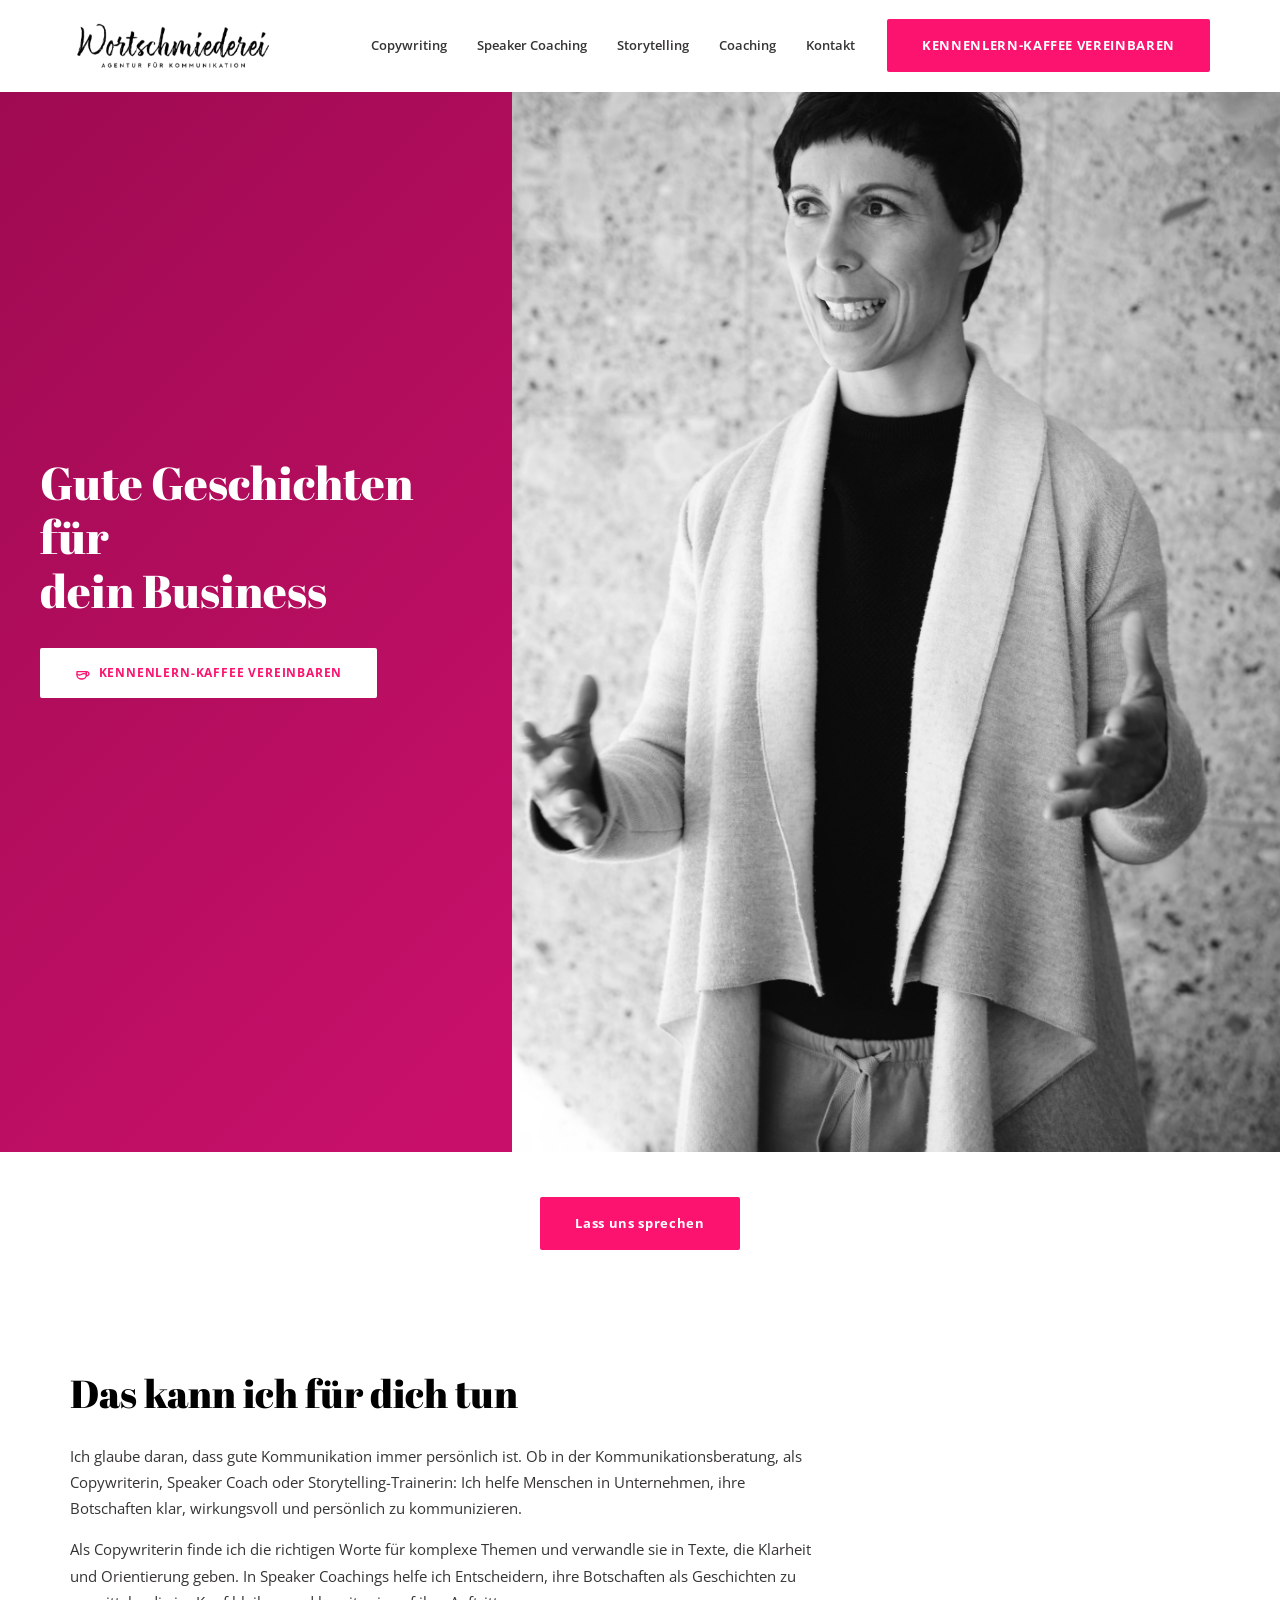
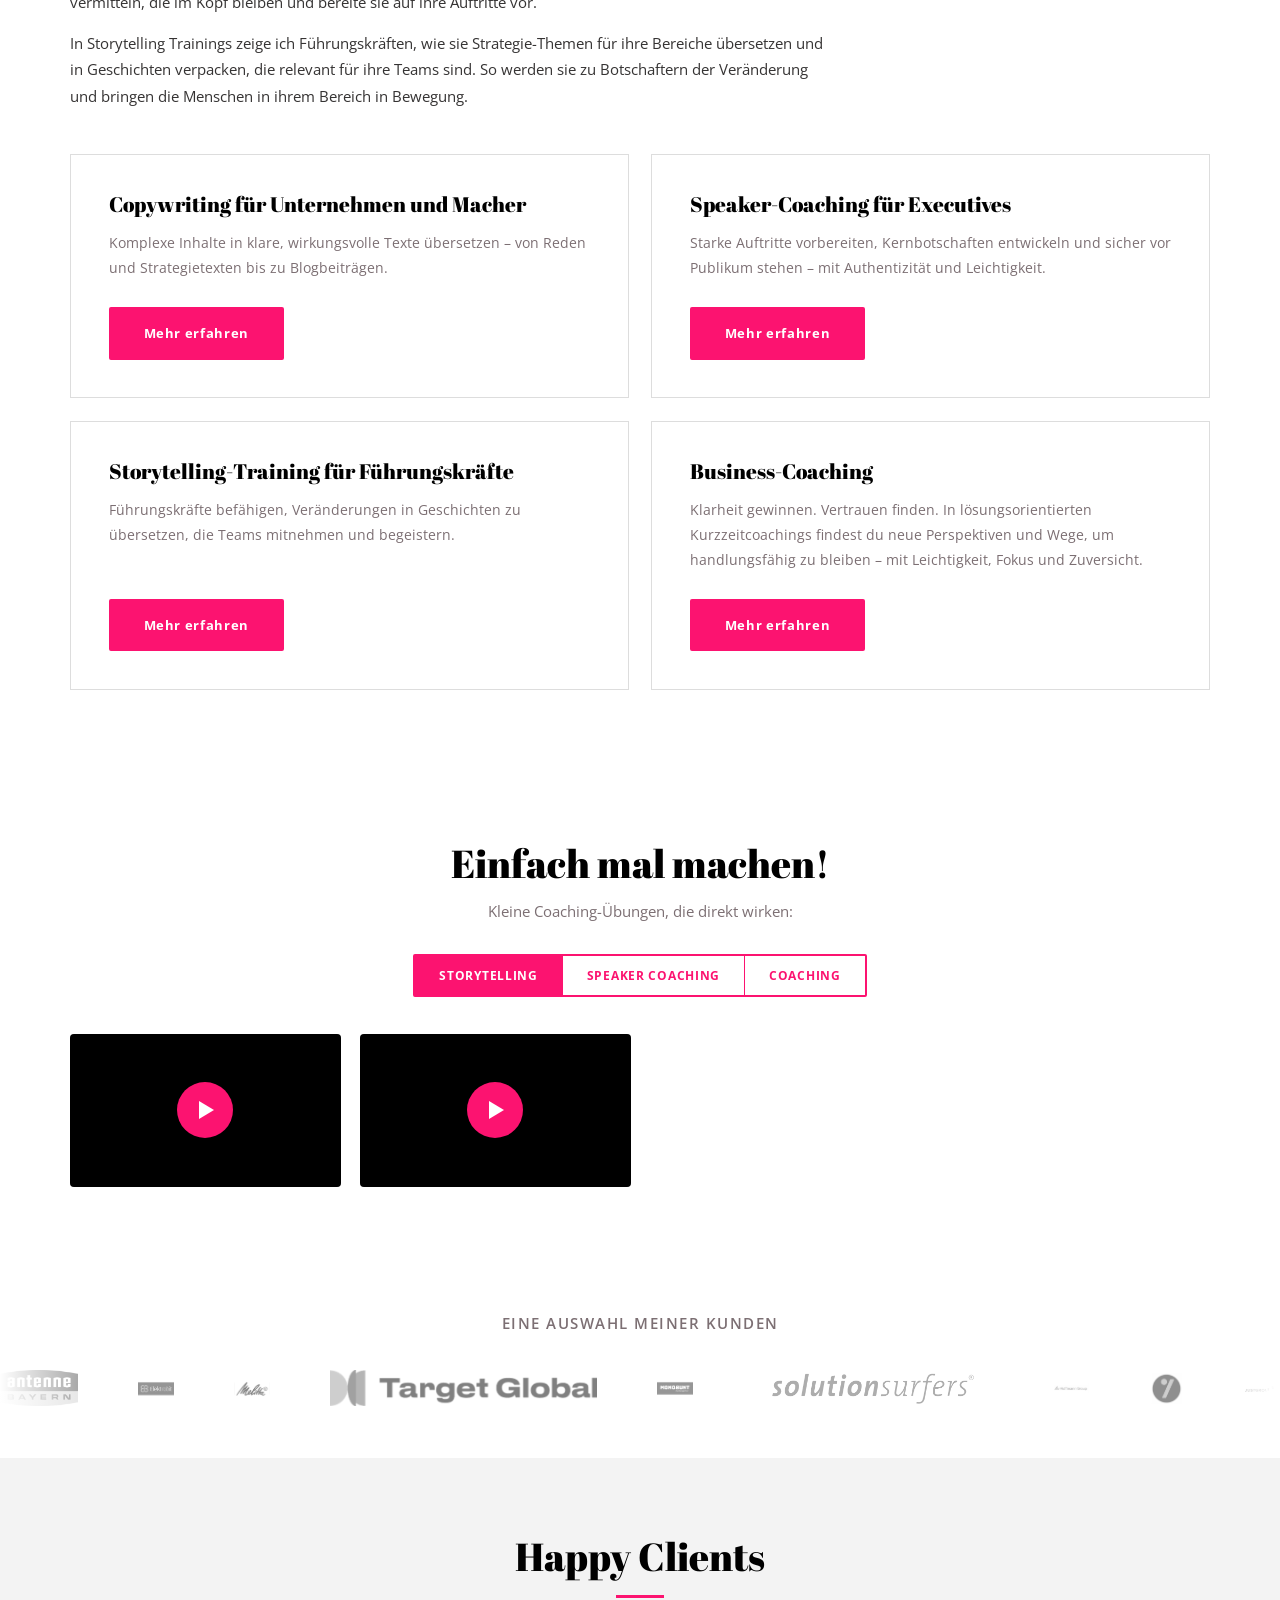
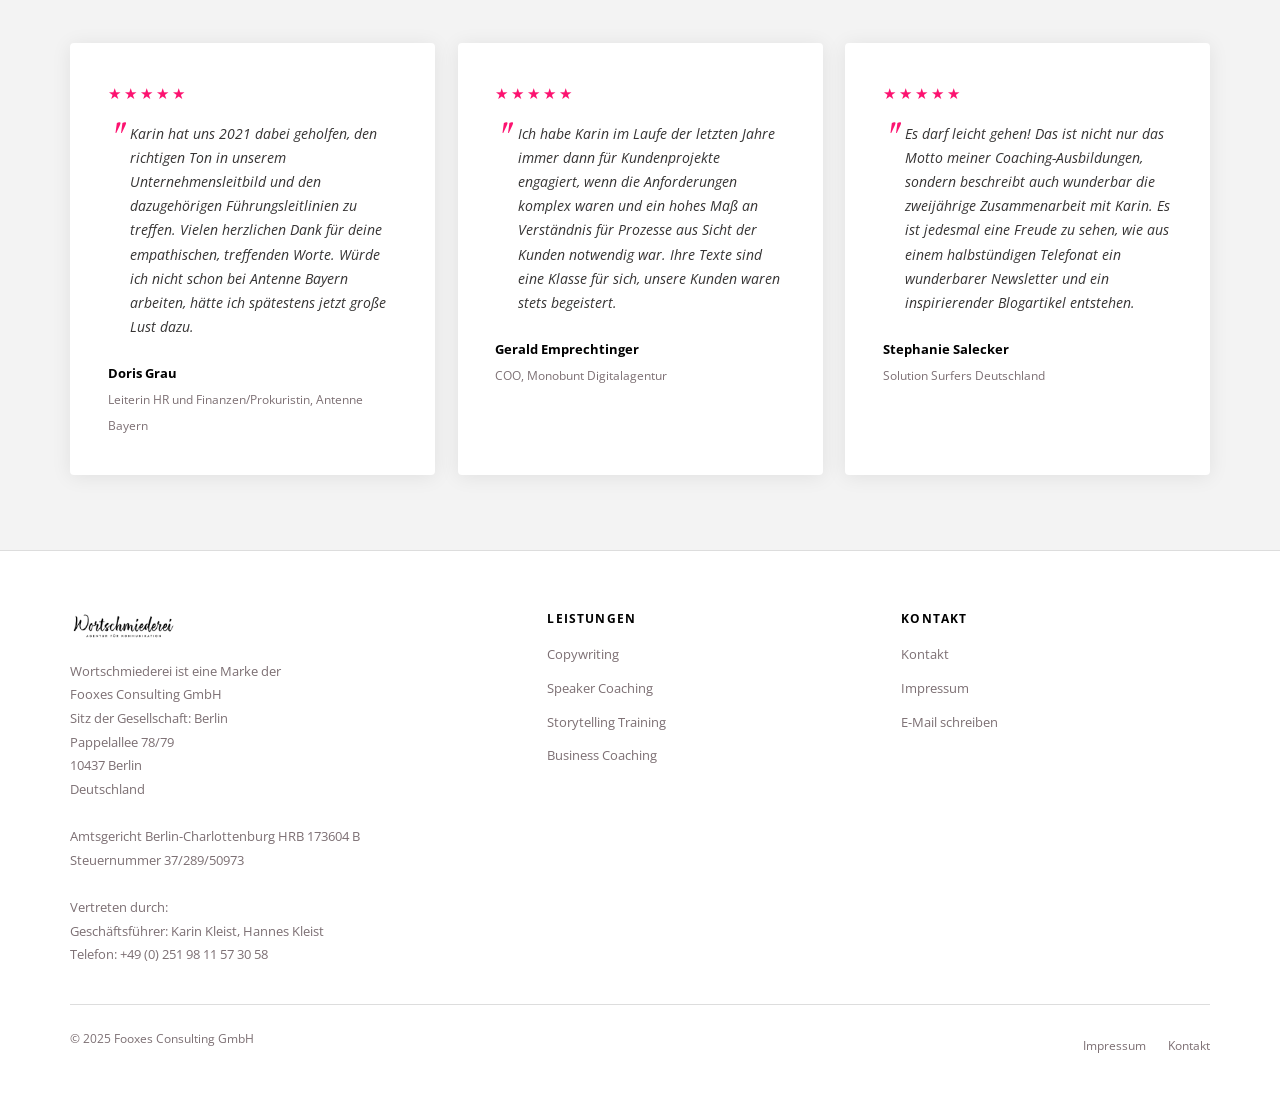
==== index.html @ 4a8b7302 "Full-height heroes, services spacing, segmented video toggle - Heroes now fill exactly 100vh on all " ====
<!DOCTYPE html>
<html lang="de">
<head>
  <meta charset="UTF-8">
  <meta name="viewport" content="width=device-width, initial-scale=1.0">
  <title>Wortschmiederei – Gute Geschichten für dein Business</title>
  <meta name="description" content="Copywriting, Speaker Coaching und Storytelling Training für Unternehmen und Selbständige. Karin Kleist hilft dir, deine Botschaften klar und wirkungsvoll zu kommunizieren.">
  <link rel="stylesheet" href="css/style.css">
</head>
<body>

  <!-- ============ HEADER ============ -->
  <header class="site-header" role="banner">
    <div class="header-inner">
      <a href="/" class="site-logo" aria-label="Wortschmiederei – Startseite">
        <img src="images/logos/logo-black-cropped.png" alt="Wortschmiederei" width="180" height="60">
      </a>

      <button class="nav-toggle" aria-expanded="false" aria-controls="site-nav" aria-label="Menü öffnen">
        <span></span><span></span><span></span>
      </button>

      <nav class="site-nav" id="site-nav" role="navigation" aria-label="Hauptnavigation">
        <ul class="nav-list">
          <li><a href="copywriting-fuer-unternehmen-und-macher/">Copywriting</a></li>
          <li><a href="speaker-coaching/">Speaker Coaching</a></li>
          <li><a href="storytelling-trainings/">Storytelling</a></li>
          <li><a href="coaching/">Coaching</a></li>
          <li><a href="kontakt/">Kontakt</a></li>
        </ul>
        <div class="nav-cta">
          <a href="kontakt/" class="btn btn-primary">Kennenlern-Kaffee vereinbaren</a>
        </div>
      </nav>
    </div>
  </header>

  <main>

    <!-- ============ HERO ============ -->
    <section class="hero">
      <img class="hero-photo" src="images/photos/karin-kleist-fotoshooting-2021-2382.jpg" alt="Karin Kleist – Wortschmiederei">
      <div class="hero-content">
        <div class="hero-content-inner">
          <h1>Gute Geschichten für<br>dein Business</h1>
          <a href="kontakt/" class="btn btn-light">
            <svg viewBox="0 0 24 24" fill="none" stroke="currentColor" stroke-width="2" stroke-linecap="round" stroke-linejoin="round" aria-hidden="true"><path d="M3 14c.83.64 2.08 1.02 3.5 1 1.42.02 2.67-.36 3.5-1 .83-.64 2.08-1.02 3.5-1 1.42-.02 2.67.36 3.5 1"/><path d="M3 10h14v5a6 6 0 0 1-6 6H9a6 6 0 0 1-6-6v-5z"/><path d="M16.5 10.5a3 3 0 1 1 .5 5.5"/></svg>
            Kennenlern-Kaffee vereinbaren
          </a>
        </div>
      </div>
    </section>

    <!-- ============ LASS UNS SPRECHEN ============ -->
    <section class="section text-center" style="padding: 3rem 0;">
      <div class="container">
        <a href="kontakt/" class="btn btn-primary">Lass uns sprechen</a>
      </div>
    </section>

    <!-- ============ SERVICES ============ -->
    <section class="section" style="background: var(--color-white);">
      <div class="container">
        <h2 style="margin-bottom: 1.75rem;">Das kann ich für dich tun</h2>

        <div class="services-intro">
          <p>Ich glaube daran, dass gute Kommunikation immer persönlich ist. Ob in der Kommunikationsberatung, als Copywriterin, Speaker Coach oder Storytelling-Trainerin: Ich helfe Menschen in Unternehmen, ihre Botschaften klar, wirkungsvoll und persönlich zu kommunizieren.</p>
          <p>Als Copywriterin finde ich die richtigen Worte für komplexe Themen und verwandle sie in Texte, die Klarheit und Orientierung geben. In Speaker Coachings helfe ich Entscheidern, ihre Botschaften als Geschichten zu vermitteln, die im Kopf bleiben und bereite sie auf ihre Auftritte vor.</p>
          <p>In Storytelling Trainings zeige ich Führungskräften, wie sie Strategie-Themen für ihre Bereiche übersetzen und in Geschichten verpacken, die relevant für ihre Teams sind. So werden sie zu Botschaftern der Veränderung und bringen die Menschen in ihrem Bereich in Bewegung.</p>
        </div>

        <div class="services-grid">
          <div class="service-card">
            <h3>Copywriting für Unternehmen und Macher</h3>
            <p>Komplexe Inhalte in klare, wirkungsvolle Texte übersetzen – von Reden und Strategietexten bis zu Blogbeiträgen.</p>
            <a href="copywriting-fuer-unternehmen-und-macher/" class="btn btn-primary">Mehr erfahren</a>
          </div>
          <div class="service-card">
            <h3>Speaker-Coaching für Executives</h3>
            <p>Starke Auftritte vorbereiten, Kernbotschaften entwickeln und sicher vor Publikum stehen – mit Authentizität und Leichtigkeit.</p>
            <a href="speaker-coaching/" class="btn btn-primary">Mehr erfahren</a>
          </div>
          <div class="service-card">
            <h3>Storytelling-Training für Führungskräfte</h3>
            <p>Führungskräfte befähigen, Veränderungen in Geschichten zu übersetzen, die Teams mitnehmen und begeistern.</p>
            <a href="storytelling-trainings/" class="btn btn-primary">Mehr erfahren</a>
          </div>
          <div class="service-card">
            <h3>Business-Coaching</h3>
            <p>Klarheit gewinnen. Vertrauen finden. In lösungsorientierten Kurzzeitcoachings findest du neue Perspektiven und Wege, um handlungsfähig zu bleiben – mit Leichtigkeit, Fokus und Zuversicht.</p>
            <a href="coaching/" class="btn btn-primary">Mehr erfahren</a>
          </div>
        </div>
      </div>
    </section>

    <!-- ============ IMPULSES ============ -->
    <section class="section impulses">
      <div class="container">
        <h2>Einfach mal machen!</h2>
        <p class="subtext">Kleine Coaching-Übungen, die direkt wirken:</p>
        <div class="seg-control" role="tablist">
          <button type="button" class="seg" role="tab" aria-selected="true" data-panel="panel-storytelling">Storytelling</button>
          <button type="button" class="seg" role="tab" aria-selected="false" data-panel="panel-speaker">Speaker Coaching</button>
          <button type="button" class="seg" role="tab" aria-selected="false" data-panel="panel-coaching">Coaching</button>
        </div>

        <div class="video-grid" id="panel-storytelling" role="tabpanel">
          <button class="video-thumb" data-video="zxx862WJ6g4" aria-label="Video abspielen"><span class="play" aria-hidden="true"></span></button>
          <button class="video-thumb" data-video="rxhePX0Qe_k" aria-label="Video abspielen"><span class="play" aria-hidden="true"></span></button>
        </div>

        <div class="video-grid" id="panel-speaker" role="tabpanel" hidden>
          <button class="video-thumb" data-video="vJ0dxZ1SB0k" aria-label="Video abspielen"><span class="play" aria-hidden="true"></span></button>
          <button class="video-thumb" data-video="DigJMYyIf7Y" aria-label="Video abspielen"><span class="play" aria-hidden="true"></span></button>
          <button class="video-thumb" data-video="i3_VkIvrlmE" aria-label="Video abspielen"><span class="play" aria-hidden="true"></span></button>
        </div>

        <div class="video-grid" id="panel-coaching" role="tabpanel" hidden>
          <button class="video-thumb" data-video="CcPefmx03Yg" aria-label="Video abspielen"><span class="play" aria-hidden="true"></span></button>
          <button class="video-thumb" data-video="rnetxHmIP0k" aria-label="Video abspielen"><span class="play" aria-hidden="true"></span></button>
          <button class="video-thumb" data-video="zbGEH5TOkiM" aria-label="Video abspielen"><span class="play" aria-hidden="true"></span></button>
          <button class="video-thumb" data-video="otClP_2sHiY" aria-label="Video abspielen"><span class="play" aria-hidden="true"></span></button>
          <button class="video-thumb" data-video="E2RFAyyqyGI" aria-label="Video abspielen"><span class="play" aria-hidden="true"></span></button>
          <button class="video-thumb" data-video="37KfVpr4NQI" aria-label="Video abspielen"><span class="play" aria-hidden="true"></span></button>
          <button class="video-thumb" data-video="1z-iZ63ific" aria-label="Video abspielen"><span class="play" aria-hidden="true"></span></button>
          <button class="video-thumb" data-video="4xS1fLV9jog" aria-label="Video abspielen"><span class="play" aria-hidden="true"></span></button>
          <button class="video-thumb" data-video="xoIrYyJFM1Q" aria-label="Video abspielen"><span class="play" aria-hidden="true"></span></button>
          <button class="video-thumb" data-video="sQzvlSWpSgU" aria-label="Video abspielen"><span class="play" aria-hidden="true"></span></button>
        </div>
      </div>
    </section>

    <!-- ============ CLIENT LOGOS ============ -->
    <section class="clients">
      <div class="container">
        <h2>Eine Auswahl meiner Kunden</h2>
      </div>
      <div class="logo-track-wrapper">
        <div class="logo-track" aria-hidden="true">
          <img src="images/logos/antenne-bayern-logo.png" alt="Antenne Bayern">
          <img src="images/logos/elektrobit-logo.png" alt="Elektrobit">
          <img src="images/logos/melitta-logo.png" alt="Melitta">
          <img src="images/logos/target-global-logo-v2.png" alt="Target Global">
          <img src="images/logos/monobunt-logo.png" alt="Monobunt">
          <img src="images/logos/solution-surfers-logo-schrift.png" alt="Solution Surfers">
          <img src="images/logos/hoffmann-group-logo.png" alt="Hoffmann Group">
          <img src="images/logos/symvio-logo.png" alt="Symvio">
          <img src="images/logos/justgrow-logo.png" alt="Justgrow">
          <img src="images/logos/bettina-hoermann-logo.png" alt="Bettina Hörmann">
          <img src="images/logos/coachyfy-logo.png" alt="Coachyfy">
          <img src="images/logos/foobar-agency-logo.png" alt="foobar Agency">
          <img src="images/logos/okr-made-simple-logo.png" alt="OKR Made Simple">
          <img src="images/logos/hubfactory-logo.png" alt="Hubfactory">
          <img src="images/logos/lieblingsagenten-logo.png" alt="Lieblingsagenten">
          <img src="images/logos/boma-international-logo.png" alt="BOMA International">
          <img src="images/logos/one-finance-logo.png" alt="One Finance">
        </div>
      </div>
    </section>

    <!-- ============ TESTIMONIALS ============ -->
    <section class="section testimonials">
      <div class="container">
        <div class="testimonials-header">
          <h2>Happy Clients</h2>
        </div>

        <div class="testimonials-grid">
          <div class="testimonial-card">
            <div class="star-rating" aria-label="5 von 5 Sternen">
              <span>★</span><span>★</span><span>★</span><span>★</span><span>★</span>
            </div>
            <blockquote>Karin hat uns 2021 dabei geholfen, den richtigen Ton in unserem Unternehmensleitbild und den dazugehörigen Führungsleitlinien zu treffen. Vielen herzlichen Dank für deine empathischen, treffenden Worte. Würde ich nicht schon bei Antenne Bayern arbeiten, hätte ich spätestens jetzt große Lust dazu.</blockquote>
            <div class="testimonial-author">
              <div class="author-info">
                <strong>Doris Grau</strong>
                <span>Leiterin HR und Finanzen/Prokuristin, Antenne Bayern</span>
              </div>
            </div>
          </div>

          <div class="testimonial-card">
            <div class="star-rating" aria-label="5 von 5 Sternen">
              <span>★</span><span>★</span><span>★</span><span>★</span><span>★</span>
            </div>
            <blockquote>Ich habe Karin im Laufe der letzten Jahre immer dann für Kundenprojekte engagiert, wenn die Anforderungen komplex waren und ein hohes Maß an Verständnis für Prozesse aus Sicht der Kunden notwendig war. Ihre Texte sind eine Klasse für sich, unsere Kunden waren stets begeistert.</blockquote>
            <div class="testimonial-author">
              <div class="author-info">
                <strong>Gerald Emprechtinger</strong>
                <span>COO, Monobunt Digitalagentur</span>
              </div>
            </div>
          </div>

          <div class="testimonial-card">
            <div class="star-rating" aria-label="5 von 5 Sternen">
              <span>★</span><span>★</span><span>★</span><span>★</span><span>★</span>
            </div>
            <blockquote>Es darf leicht gehen! Das ist nicht nur das Motto meiner Coaching-Ausbildungen, sondern beschreibt auch wunderbar die zweijährige Zusammenarbeit mit Karin. Es ist jedesmal eine Freude zu sehen, wie aus einem halbstündigen Telefonat ein wunderbarer Newsletter und ein inspirierender Blogartikel entstehen.</blockquote>
            <div class="testimonial-author">
              <div class="author-info">
                <strong>Stephanie Salecker</strong>
                <span>Solution Surfers Deutschland</span>
              </div>
            </div>
          </div>
        </div>
      </div>
    </section>

  </main>

  <!-- ============ FOOTER ============ -->
  <footer class="site-footer" role="contentinfo">
    <div class="container">
      <div class="footer-inner">
        <div class="footer-col">
          <div class="footer-logo">
            <a href="/"><img src="images/logos/logo-black-cropped.png" alt="Wortschmiederei"></a>
          </div>
          <address>
            Wortschmiederei ist eine Marke der<br>
            Fooxes Consulting GmbH<br>
            Sitz der Gesellschaft: Berlin<br>
            Pappelallee 78/79<br>
            10437 Berlin<br>
            Deutschland<br><br>
            Amtsgericht Berlin-Charlottenburg HRB 173604 B<br>
            Steuernummer 37/289/50973<br><br>
            Vertreten durch:<br>
            Geschäftsführer: Karin Kleist, Hannes Kleist<br>
            Telefon: <a href="tel:+4925198115730 58">+49 (0) 251 98 11 57 30 58</a>
          </address>
        </div>

        <div class="footer-col">
          <h4>Leistungen</h4>
          <ul class="footer-nav-list">
            <li><a href="copywriting-fuer-unternehmen-und-macher/">Copywriting</a></li>
            <li><a href="speaker-coaching/">Speaker Coaching</a></li>
            <li><a href="storytelling-trainings/">Storytelling Training</a></li>
            <li><a href="coaching/">Business Coaching</a></li>
          </ul>
        </div>

        <div class="footer-col">
          <h4>Kontakt</h4>
          <ul class="footer-nav-list">
            <li><a href="kontakt/">Kontakt</a></li>
            <li><a href="impressum/">Impressum</a></li>
            <li><a href="mailto:karin.kleist@wortschmiederei.com">E-Mail schreiben</a></li>
          </ul>
        </div>
      </div>

      <div class="footer-bottom">
        <p>&copy; 2025 Fooxes Consulting GmbH</p>
        <div style="display: flex; gap: 1.5rem;">
          <a href="impressum/">Impressum</a>
          <a href="kontakt/">Kontakt</a>
        </div>
      </div>
    </div>
  </footer>

  <script src="js/main.js"></script>
</body>
</html>
---- css/style.css ----
/* ============================================
   WORTSCHMIEDEREI — Global Stylesheet
   ============================================ */

@import url('https://fonts.googleapis.com/css2?family=Abril+Fatface&family=Open+Sans:ital,wght@0,300;0,400;0,600;0,700;1,400&display=swap');

/* Scroll-reveal: elements are visible by default (robust without JS / in
   screenshots). When JS marks them in-view, play a one-time fade-up. */
@media (prefers-reduced-motion: no-preference) {
  .reveal.in-view { animation: fadeUp 0.6s ease backwards; }
}
@keyframes fadeUp {
  from { opacity: 0; transform: translateY(18px); }
  to   { opacity: 1; transform: none; }
}

/* ----------------------------------------
   CSS Variables
   ---------------------------------------- */
:root {
  --color-primary: #fc1370;
  --color-magenta: #b41e86;
  --color-black: #000000;
  --color-dark: #353333;
  --color-muted: #7c6f73;
  --color-light-bg: #f3f3f3;
  --color-sand: #eae6e5;
  --color-white: #ffffff;
  --color-border: #dddddd;

  --font-display: 'Abril Fatface', serif;
  --font-body: 'Open Sans', sans-serif;

  --max-width: 1200px;
  --nav-height: 92px;
  --transition: 0.3s ease;
  --radius: 4px;
  --shadow: 0 2px 20px rgba(0,0,0,0.08);
}

/* ----------------------------------------
   Reset & Base
   ---------------------------------------- */
*, *::before, *::after {
  box-sizing: border-box;
  margin: 0;
  padding: 0;
}

html {
  font-size: 93.75%; /* 15px base */
  scroll-behavior: smooth;
}

body {
  font-family: var(--font-body);
  font-size: 1rem;
  line-height: 1.75;
  color: var(--color-dark);
  background: var(--color-white);
  -webkit-font-smoothing: antialiased;
}

a {
  color: var(--color-primary);
  text-decoration: none;
  transition: color var(--transition);
}

a:hover, a:focus {
  color: var(--color-black);
}

img {
  max-width: 100%;
  height: auto;
  display: block;
}

ul {
  list-style: none;
}

/* ----------------------------------------
   Typography
   ---------------------------------------- */
h1, h2, h3, h4, h5, h6 {
  font-family: var(--font-display);
  font-weight: 400;
  line-height: 1.2;
  color: var(--color-black);
}

h1 { font-size: clamp(2.2rem, 5vw, 3.5rem); }
h2 { font-size: clamp(1.8rem, 3.5vw, 2.6rem); }
h3 { font-size: clamp(1.3rem, 2.5vw, 1.8rem); }
h4 { font-size: 1.2rem; }

p {
  margin-bottom: 1rem;
}

p:last-child {
  margin-bottom: 0;
}

.text-muted {
  color: var(--color-muted);
}

.text-primary {
  color: var(--color-primary);
}

/* ----------------------------------------
   Layout
   ---------------------------------------- */
.container {
  max-width: var(--max-width);
  margin: 0 auto;
  padding: 0 2rem;
}

.section {
  padding: 5rem 0;
}

.section--light {
  background: var(--color-light-bg);
}

.section--dark {
  background: var(--color-dark);
  color: var(--color-white);
}

.section--dark h1,
.section--dark h2,
.section--dark h3,
.section--dark h4 {
  color: var(--color-white);
}

.section--sand {
  background: var(--color-sand);
}

.section--pink {
  background: var(--color-primary);
  color: var(--color-white);
}

.section--pink h1,
.section--pink h2,
.section--pink h3 {
  color: var(--color-white);
}

.section-label {
  font-family: var(--font-body);
  font-size: 0.75rem;
  font-weight: 700;
  letter-spacing: 0.15em;
  text-transform: uppercase;
  color: var(--color-primary);
  margin-bottom: 0.75rem;
}

.section--dark .section-label,
.section--pink .section-label {
  color: rgba(255,255,255,0.7);
}

/* ----------------------------------------
   Buttons
   ---------------------------------------- */
.btn {
  display: inline-block;
  padding: 0.85rem 2.2rem;
  font-family: var(--font-body);
  font-size: 0.875rem;
  font-weight: 700;
  letter-spacing: 0.05em;
  text-transform: none;
  border-radius: 2px;
  cursor: pointer;
  transition: all var(--transition);
  border: 2px solid transparent;
  white-space: nowrap;
}

.btn-primary {
  background: var(--color-primary);
  color: var(--color-white);
  border-color: var(--color-primary);
}

.btn-primary:hover {
  background: transparent;
  color: var(--color-primary);
}

.btn-light {
  background: var(--color-white);
  color: var(--color-primary);
  border-color: var(--color-white);
}

.btn-light:hover {
  background: transparent;
  color: var(--color-white);
}

.btn-outline {
  background: transparent;
  color: var(--color-primary);
  border-color: var(--color-primary);
}

.btn-outline:hover {
  background: var(--color-primary);
  color: var(--color-white);
}

.btn-outline-light {
  background: transparent;
  color: var(--color-white);
  border-color: var(--color-white);
}

.btn-outline-light:hover {
  background: var(--color-white);
  color: var(--color-primary);
}

/* Deep magenta button — used on the pink hero so it stands out */
.btn-magenta {
  background: var(--color-magenta);
  color: var(--color-white);
  border-color: var(--color-magenta);
}

.btn-magenta:hover {
  background: var(--color-white);
  color: var(--color-magenta);
  border-color: var(--color-white);
}

/* ----------------------------------------
   Navigation
   ---------------------------------------- */
.site-header {
  position: fixed;
  top: 0;
  left: 0;
  right: 0;
  z-index: 1000;
  height: var(--nav-height);
  background: var(--color-white);
  border-bottom: 1px solid transparent;
  transition: border-color var(--transition), box-shadow var(--transition);
}

.site-header.scrolled {
  border-bottom-color: var(--color-border);
  box-shadow: 0 2px 10px rgba(0,0,0,0.06);
}

.header-inner {
  max-width: var(--max-width);
  margin: 0 auto;
  padding: 0 2rem;
  height: 100%;
  display: flex;
  align-items: center;
  justify-content: space-between;
  gap: 2rem;
}

.site-logo {
  flex-shrink: 0;
}

.site-logo img {
  height: 58px;
  width: auto;
}

.site-nav {
  display: flex;
  align-items: center;
  gap: 0.25rem;
}

.nav-list {
  display: flex;
  align-items: center;
  gap: 0.25rem;
}

.nav-list a {
  display: block;
  padding: 0.5rem 0.875rem;
  font-size: 0.875rem;
  font-weight: 600;
  color: var(--color-dark);
  border-radius: var(--radius);
  transition: color var(--transition);
}

.nav-list a:hover,
.nav-list a.active {
  color: var(--color-primary);
}

.nav-cta {
  margin-left: 1rem;
}

/* Header CTA in ALL CAPS (Karin's request) */
.nav-cta .btn {
  text-transform: uppercase;
}

/* Mobile menu toggle */
.nav-toggle {
  display: none;
  flex-direction: column;
  gap: 5px;
  background: none;
  border: none;
  cursor: pointer;
  padding: 4px;
}

.nav-toggle span {
  display: block;
  width: 26px;
  height: 2px;
  background: var(--color-dark);
  transition: all var(--transition);
  transform-origin: center;
}

.nav-toggle.open span:nth-child(1) {
  transform: translateY(7px) rotate(45deg);
}
.nav-toggle.open span:nth-child(2) {
  opacity: 0;
}
.nav-toggle.open span:nth-child(3) {
  transform: translateY(-7px) rotate(-45deg);
}

/* ----------------------------------------
   Hero Section
   ---------------------------------------- */
.hero {
  position: relative;
  min-height: 100vh;
  /* fill the full viewport: pull up under the fixed header */
  margin-top: calc(-1 * var(--nav-height));
  display: flex;
  align-items: stretch;
  /* deep magenta with a subtle darkening toward the top-left */
  background: linear-gradient(135deg, #9c0a50 0%, #c8106a 65%);
}

/* Photo fills the right ~60% with a hard vertical seam */
.hero-photo {
  order: 2;
  flex: 0 0 60%;
  width: 60%;
  object-fit: cover;
  object-position: center top;
}

/* Text panel on the left ~40%; left edge aligns to the 1200px container */
.hero-content {
  order: 1;
  flex: 0 0 40%;
  display: flex;
  flex-direction: column;
  justify-content: center;
  padding: 4rem 2rem 4rem max(2rem, calc((100vw - 1200px) / 2));
  z-index: 2;
}

.hero-content-inner {
  max-width: 100%;
}

.hero h1 {
  color: var(--color-white);
  margin-bottom: 2rem;
  font-size: clamp(2.2rem, 3.6vw, 3.2rem);
  line-height: 1.18;
}

.hero p {
  color: rgba(255,255,255,0.95);
  font-size: 1.05rem;
  max-width: 480px;
  margin-bottom: 2rem;
}

/* Hero buttons are uppercase to match the live site */
.hero .btn {
  text-transform: uppercase;
  letter-spacing: 0.07em;
  font-size: 0.78rem;
  display: inline-flex;
  align-items: center;
  gap: 0.5rem;
}

.hero .btn svg {
  width: 16px;
  height: 16px;
}

/* Floating "Lass uns sprechen" button straddling the hero's bottom edge */
.hero-float {
  position: absolute;
  left: 50%;
  bottom: -22px;
  transform: translateX(-50%);
  z-index: 5;
}

/* Eyebrow line above subpage hero titles */
.hero-eyebrow {
  color: var(--color-white);
  font-family: var(--font-display);
  font-size: clamp(1.2rem, 2vw, 1.6rem);
  margin-bottom: 0.75rem;
  opacity: 0.95;
}

/* Subpage hero — a touch shorter than the homepage hero */
.hero--sub {
  min-height: 100vh;
}

/* Subpage hero (smaller) */
.page-hero {
  background: var(--color-primary);
  padding: calc(var(--nav-height) + 4rem) 0 4rem;
  position: relative;
  overflow: hidden;
}

.page-hero::after {
  content: '';
  position: absolute;
  bottom: -2px;
  left: 0;
  right: 0;
  height: 60px;
  background: var(--color-white);
  clip-path: ellipse(55% 100% at 50% 100%);
}

.page-hero h1 {
  color: var(--color-white);
}

.page-hero p {
  color: rgba(255,255,255,0.9);
  font-size: 1.1rem;
  max-width: 640px;
}

.page-hero .krickel {
  position: absolute;
  bottom: 20px;
  right: 5%;
  opacity: 0.25;
  width: 200px;
}

/* ----------------------------------------
   Brand elements
   ---------------------------------------- */
.krickel-decoration {
  position: absolute;
  pointer-events: none;
  opacity: 0.5;
}

.blob-decoration {
  position: absolute;
  pointer-events: none;
}

/* ----------------------------------------
   Challenge / Pain Points Section
   ---------------------------------------- */
.challenges {
  background: var(--color-white);
}

.challenges-grid {
  display: grid;
  grid-template-columns: repeat(3, 1fr);
  gap: 2.5rem;
  margin-top: 3rem;
}

.challenge-card {
  text-align: center;
  padding: 2rem 1.5rem;
}

.challenge-number {
  font-family: var(--font-display);
  font-size: 3.5rem;
  color: var(--color-sand);
  line-height: 1;
  margin-bottom: 1rem;
}

.challenge-card h3 {
  font-size: 1.3rem;
  margin-bottom: 1rem;
  color: var(--color-black);
}

.challenges-cta {
  text-align: center;
  margin-top: 3rem;
}

/* ----------------------------------------
   Services Section
   ---------------------------------------- */
.services-intro {
  max-width: 760px;
  margin-bottom: 3rem;
}

.services-grid {
  display: grid;
  grid-template-columns: repeat(2, 1fr);
  gap: 1.5rem;
  margin-top: 2.5rem;
}

.service-card {
  background: var(--color-white);
  padding: 2.5rem;
  border: 1px solid var(--color-border);
  transition: box-shadow var(--transition), transform var(--transition);
  position: relative;
  display: flex;
  flex-direction: column;
}

.service-card:hover {
  box-shadow: 0 12px 30px rgba(0,0,0,0.08);
  transform: translateY(-3px);
}

.service-card h3 {
  font-size: 1.4rem;
  margin-bottom: 0.9rem;
  color: var(--color-black);
}

.service-card p {
  color: var(--color-muted);
  font-size: 0.95rem;
  margin-bottom: 1.75rem;
  flex: 1;
}

.service-card .btn {
  align-self: flex-start;
}

/* ----------------------------------------
   Process / Steps Section
   ---------------------------------------- */
.process {
  background: var(--color-white);
}

.process-steps {
  display: grid;
  grid-template-columns: repeat(3, 1fr);
  gap: 1.5rem;
  margin: 3rem 0;
  position: relative;
}

.process-step {
  text-align: center;
  padding: 2.5rem 2rem 3rem;
  border: 1px solid var(--color-border);
  background: var(--color-white);
}

.step-number {
  font-family: var(--font-display);
  font-size: 3.5rem;
  color: var(--color-dark);
  line-height: 1;
  margin-bottom: 0.5rem;
  display: block;
}

.process-step h3 {
  margin-bottom: 1.25rem;
  color: var(--color-primary);
}

.process-step p {
  color: var(--color-muted);
  font-size: 0.92rem;
}

.process-cta {
  text-align: center;
  margin-top: 1rem;
}

/* ----------------------------------------
   About Section — pink card on the right over a light band
   ---------------------------------------- */
.about {
  background: var(--color-light-bg);
}

.about-inner {
  display: grid;
  grid-template-columns: 1fr 1fr;
  gap: 0;
  align-items: stretch;
}

.about-spacer {
  /* empty left column on desktop */
}

.about-card {
  background: var(--color-primary);
  color: var(--color-white);
  padding: 3.5rem;
}

.about-card h2 {
  color: var(--color-white);
  margin-bottom: 1.5rem;
}

.about-card p {
  color: rgba(255,255,255,0.95);
  font-size: 0.98rem;
}

/* ----------------------------------------
   Exercise / Impulses Section
   ---------------------------------------- */
.impulses {
  background: var(--color-white);
  text-align: center;
}

.impulses h2 {
  color: var(--color-black);
  margin-bottom: 0.75rem;
}

.impulses .subtext {
  color: var(--color-muted);
  margin-bottom: 2rem;
}

.tag-list {
  display: flex;
  flex-wrap: wrap;
  gap: 0.75rem;
  justify-content: center;
}

.tag {
  display: inline-block;
  padding: 0.5rem 1.25rem;
  background: var(--color-primary);
  color: var(--color-white);
  font-size: 0.875rem;
  font-weight: 600;
  border-radius: 2rem;
  text-transform: lowercase;
  letter-spacing: 0.02em;
  cursor: pointer;
  border: none;
  font-family: var(--font-body);
  transition: opacity var(--transition);
}

.tag[aria-selected="false"] {
  opacity: 0.45;
}

.tag[aria-selected="false"]:hover {
  opacity: 0.75;
}

/* Segmented toggle (same optic as the header CTA button) */
.seg-control {
  display: inline-flex;
  border: 2px solid var(--color-primary);
  border-radius: 2px;
  overflow: hidden;
  margin: 0 auto;
}

.seg {
  appearance: none;
  border: 0;
  border-left: 1px solid var(--color-primary);
  background: var(--color-white);
  color: var(--color-primary);
  font-family: var(--font-body);
  font-weight: 700;
  font-size: 0.78rem;
  letter-spacing: 0.06em;
  text-transform: uppercase;
  padding: 0.75rem 1.6rem;
  cursor: pointer;
  transition: background var(--transition), color var(--transition);
}

.seg:first-child {
  border-left: 0;
}

.seg[aria-selected="true"] {
  background: var(--color-primary);
  color: var(--color-white);
}

.seg[aria-selected="false"]:hover {
  background: rgba(252, 19, 112, 0.08);
}

/* YouTube video gallery in "Einfach mal machen" */
.video-grid {
  display: grid;
  grid-template-columns: repeat(auto-fill, minmax(240px, 1fr));
  gap: 1.25rem;
  margin-top: 2.5rem;
  text-align: left;
}

.video-grid[hidden] {
  display: none;
}

.video-thumb {
  position: relative;
  aspect-ratio: 16 / 9;
  border: 0;
  padding: 0;
  cursor: pointer;
  border-radius: var(--radius);
  overflow: hidden;
  background-color: #000;
  background-size: cover;
  background-position: center;
}

.video-thumb::after {
  content: '';
  position: absolute;
  inset: 0;
  background: rgba(0,0,0,0.18);
  transition: background var(--transition);
}

.video-thumb:hover::after {
  background: rgba(0,0,0,0.05);
}

.video-thumb .play {
  position: absolute;
  top: 50%;
  left: 50%;
  transform: translate(-50%, -50%);
  z-index: 2;
  width: 56px;
  height: 56px;
  border-radius: 50%;
  background: var(--color-primary);
  display: flex;
  align-items: center;
  justify-content: center;
  transition: transform var(--transition);
}

.video-thumb:hover .play {
  transform: translate(-50%, -50%) scale(1.08);
}

.video-thumb .play::before {
  content: '';
  border-style: solid;
  border-width: 9px 0 9px 15px;
  border-color: transparent transparent transparent #fff;
  margin-left: 3px;
}

.video-thumb iframe {
  position: absolute;
  inset: 0;
  width: 100%;
  height: 100%;
  border: 0;
  z-index: 3;
}

/* ----------------------------------------
   Client Logos
   ---------------------------------------- */
.clients {
  padding: 3.5rem 0;
  overflow: hidden;
}

.clients h2 {
  text-align: center;
  margin-bottom: 2.5rem;
  font-size: 1rem;
  font-family: var(--font-body);
  font-weight: 600;
  letter-spacing: 0.1em;
  text-transform: uppercase;
  color: var(--color-muted);
}

.logo-track-wrapper {
  overflow: hidden;
  position: relative;
}

.logo-track-wrapper::before,
.logo-track-wrapper::after {
  content: '';
  position: absolute;
  top: 0;
  bottom: 0;
  width: 80px;
  z-index: 2;
}

.logo-track-wrapper::before {
  left: 0;
  background: linear-gradient(to right, var(--color-white), transparent);
}

.logo-track-wrapper::after {
  right: 0;
  background: linear-gradient(to left, var(--color-white), transparent);
}

.logo-track {
  display: flex;
  align-items: center;
  gap: 4rem;
  width: max-content;
  animation: logoScroll 30s linear infinite;
}

.logo-track:hover {
  animation-play-state: paused;
}

.logo-track img {
  height: 36px;
  width: auto;
  filter: grayscale(100%) opacity(0.5);
  transition: filter var(--transition);
  flex-shrink: 0;
}

.logo-track img:hover {
  filter: grayscale(0%) opacity(1);
}

@keyframes logoScroll {
  from { transform: translateX(0); }
  to { transform: translateX(-50%); }
}

/* ----------------------------------------
   Testimonials
   ---------------------------------------- */
.testimonials {
  background: var(--color-light-bg);
}

.testimonials-header {
  text-align: center;
  margin-bottom: 3rem;
}

.testimonials-header h2::after {
  content: '';
  display: block;
  width: 48px;
  height: 3px;
  background: var(--color-primary);
  margin: 1rem auto 0;
}

.testimonials-grid {
  display: grid;
  grid-template-columns: repeat(3, 1fr);
  gap: 1.5rem;
}

.testimonial-card {
  background: var(--color-white);
  padding: 2.5rem;
  border-radius: var(--radius);
  box-shadow: var(--shadow);
  position: relative;
}

.star-rating {
  display: flex;
  gap: 3px;
  margin-bottom: 1rem;
  color: var(--color-primary);
  font-size: 1rem;
}

.star-rating span {
  color: var(--color-primary);
}

.testimonial-card blockquote {
  font-style: italic;
  color: var(--color-dark);
  line-height: 1.7;
  margin-bottom: 1.5rem;
  font-size: 0.95rem;
  position: relative;
  padding-left: 1.5rem;
}

.testimonial-card blockquote::before {
  content: '"';
  position: absolute;
  left: 0;
  top: -0.25rem;
  font-family: var(--font-display);
  font-size: 2.5rem;
  color: var(--color-primary);
  line-height: 1;
}

.testimonial-author {
  display: flex;
  align-items: center;
  gap: 1rem;
}

.testimonial-author img {
  width: 48px;
  height: 48px;
  border-radius: 50%;
  object-fit: cover;
}

.author-info strong {
  display: block;
  font-size: 0.875rem;
  font-weight: 700;
  color: var(--color-black);
}

.author-info span {
  font-size: 0.8rem;
  color: var(--color-muted);
}

/* ----------------------------------------
   Newsletter Section
   ---------------------------------------- */
.newsletter {
  background: var(--color-primary);
  padding: 4rem 0;
  text-align: center;
}

.newsletter h2 {
  color: var(--color-white);
  max-width: 680px;
  margin: 0 auto 2rem;
  font-size: clamp(1.5rem, 3vw, 2.2rem);
}

.newsletter-form {
  display: flex;
  gap: 0.75rem;
  max-width: 480px;
  margin: 0 auto;
}

.newsletter-form input[type="email"] {
  flex: 1;
  padding: 0.85rem 1.25rem;
  border: 2px solid rgba(255,255,255,0.4);
  border-radius: 2px;
  background: rgba(255,255,255,0.15);
  color: var(--color-white);
  font-family: var(--font-body);
  font-size: 0.9rem;
  outline: none;
  transition: border-color var(--transition);
}

.newsletter-form input[type="email"]::placeholder {
  color: rgba(255,255,255,0.6);
}

.newsletter-form input[type="email"]:focus {
  border-color: var(--color-white);
}

.newsletter-form button {
  padding: 0.85rem 1.75rem;
  background: var(--color-white);
  color: var(--color-primary);
  border: none;
  font-family: var(--font-body);
  font-size: 0.875rem;
  font-weight: 700;
  cursor: pointer;
  transition: all var(--transition);
  border-radius: 2px;
}

.newsletter-form button:hover {
  background: var(--color-black);
  color: var(--color-white);
}

/* ----------------------------------------
   Footer — light, minimal (matches live site)
   ---------------------------------------- */
.site-footer {
  background: var(--color-white);
  color: var(--color-muted);
  padding: 4rem 0 3rem;
  border-top: 1px solid var(--color-border);
}

.footer-inner {
  display: grid;
  grid-template-columns: 1.4fr 1fr 1fr;
  gap: 3rem;
  margin-bottom: 2.5rem;
}

.footer-logo {
  margin-bottom: 1.25rem;
}

.footer-logo img {
  height: 30px;
  width: auto;
}

.footer-col h4 {
  color: var(--color-black);
  font-family: var(--font-body);
  font-size: 0.78rem;
  font-weight: 700;
  letter-spacing: 0.1em;
  text-transform: uppercase;
  margin-bottom: 1rem;
}

.footer-col p,
.footer-col address {
  font-size: 0.875rem;
  line-height: 1.8;
  font-style: normal;
  color: var(--color-muted);
}

.footer-col a {
  color: var(--color-muted);
  font-size: 0.875rem;
}

.footer-col a:hover {
  color: var(--color-primary);
}

.footer-nav-list {
  display: flex;
  flex-direction: column;
  gap: 0.5rem;
}

.footer-bottom {
  border-top: 1px solid var(--color-border);
  padding-top: 1.5rem;
  display: flex;
  justify-content: space-between;
  align-items: center;
  font-size: 0.8rem;
  flex-wrap: wrap;
  gap: 0.5rem;
  color: var(--color-muted);
}

.footer-bottom a {
  color: var(--color-muted);
}

.footer-bottom a:hover {
  color: var(--color-primary);
}

/* ----------------------------------------
   CTA Banner
   ---------------------------------------- */
.cta-banner {
  background: var(--color-dark);
  padding: 5rem 0;
  text-align: center;
}

.cta-banner h2 {
  color: var(--color-white);
  margin-bottom: 1rem;
}

.cta-banner p {
  color: rgba(255,255,255,0.75);
  max-width: 520px;
  margin: 0 auto 2rem;
}

/* ----------------------------------------
   Page Content Sections
   ---------------------------------------- */
.content-section {
  padding: 5rem 0;
}

.content-two-col {
  display: grid;
  grid-template-columns: 1fr 1fr;
  gap: 4rem;
  align-items: start;
}

.content-two-col.reverse {
  direction: rtl;
}

.content-two-col.reverse > * {
  direction: ltr;
}

.content-image img {
  width: 100%;
  height: 400px;
  object-fit: cover;
  object-position: top center;
}

/* ----------------------------------------
   Step Cards (numbered)
   ---------------------------------------- */
.step-cards {
  display: flex;
  flex-direction: column;
  gap: 2.5rem;
  margin: 2.5rem 0;
}

.step-card {
  display: grid;
  grid-template-columns: 80px 1fr;
  gap: 1.5rem;
  align-items: start;
}

.step-card-number {
  font-family: var(--font-display);
  font-size: 3rem;
  color: var(--color-primary);
  line-height: 1;
}

.step-card h3 {
  margin-bottom: 0.5rem;
}

/* ----------------------------------------
   Benefits / Feature Lists
   ---------------------------------------- */
.benefits-list {
  margin: 1.5rem 0;
}

.benefits-list li {
  display: flex;
  align-items: flex-start;
  gap: 0.75rem;
  padding: 0.6rem 0;
  border-bottom: 1px solid var(--color-border);
  font-size: 0.95rem;
  color: var(--color-dark);
}

.benefits-list li::before {
  content: '✦';
  color: var(--color-primary);
  flex-shrink: 0;
  font-size: 0.7rem;
  margin-top: 0.35rem;
}

/* ----------------------------------------
   Package / Offer Cards
   ---------------------------------------- */
.offer-cards {
  display: grid;
  grid-template-columns: repeat(3, 1fr);
  gap: 1.5rem;
  margin: 2.5rem 0;
}

.offer-card {
  border: 2px solid var(--color-border);
  padding: 2rem;
  transition: border-color var(--transition);
}

.offer-card:hover {
  border-color: var(--color-primary);
}

.offer-card-number {
  font-family: var(--font-display);
  font-size: 2rem;
  color: var(--color-primary);
  margin-bottom: 0.5rem;
}

.offer-card h3 {
  font-size: 1.1rem;
  margin-bottom: 0.5rem;
}

.offer-card p {
  font-size: 0.9rem;
  color: var(--color-muted);
}

/* ----------------------------------------
   Workshop Cards
   ---------------------------------------- */
.workshop-cards {
  display: grid;
  grid-template-columns: repeat(2, 1fr);
  gap: 2px;
  background: var(--color-border);
  border: 2px solid var(--color-border);
  margin: 2.5rem 0;
}

.workshop-card {
  background: var(--color-white);
  padding: 2.5rem;
}

.workshop-card:hover {
  background: var(--color-light-bg);
}

.workshop-tag {
  display: inline-block;
  background: var(--color-primary);
  color: var(--color-white);
  font-size: 0.75rem;
  font-weight: 700;
  padding: 0.25rem 0.75rem;
  border-radius: 2rem;
  margin-bottom: 1rem;
  letter-spacing: 0.05em;
}

.workshop-meta {
  margin-top: 1rem;
  font-size: 0.8rem;
  color: var(--color-muted);
  display: flex;
  gap: 1.5rem;
}

.workshop-meta span {
  display: flex;
  align-items: center;
  gap: 0.35rem;
}

/* ----------------------------------------
   Contact Form
   ---------------------------------------- */
.contact-section {
  padding: 5rem 0;
}

.contact-grid {
  display: grid;
  grid-template-columns: 1fr 1fr;
  gap: 5rem;
  align-items: start;
}

.contact-form {
  display: flex;
  flex-direction: column;
  gap: 1.25rem;
}

.form-group {
  display: flex;
  flex-direction: column;
  gap: 0.4rem;
}

.form-group label {
  font-size: 0.875rem;
  font-weight: 600;
  color: var(--color-dark);
}

.form-group input,
.form-group textarea,
.form-group select {
  padding: 0.85rem 1rem;
  border: 2px solid var(--color-border);
  border-radius: 2px;
  font-family: var(--font-body);
  font-size: 0.9rem;
  color: var(--color-dark);
  background: var(--color-white);
  outline: none;
  transition: border-color var(--transition);
}

.form-group input:focus,
.form-group textarea:focus,
.form-group select:focus {
  border-color: var(--color-primary);
}

.form-group textarea {
  resize: vertical;
  min-height: 140px;
}

.form-required {
  color: var(--color-primary);
}

/* ----------------------------------------
   Coaching: situation circles
   ---------------------------------------- */
.situation-circles {
  display: flex;
  gap: 2.5rem;
  justify-content: center;
  flex-wrap: wrap;
}

.situation-circle {
  width: 230px;
  height: 230px;
  border-radius: 50%;
  background: var(--color-primary);
  color: var(--color-white);
  display: flex;
  align-items: center;
  justify-content: center;
  text-align: center;
  padding: 2rem;
  font-family: var(--font-display);
  font-size: 1.3rem;
  line-height: 1.3;
}

/* Coaching: numbered "Schritt" cards (gray) */
.coach-steps {
  display: grid;
  grid-template-columns: repeat(3, 1fr);
  gap: 1.5rem;
  margin-top: 2.5rem;
}

.coach-step {
  background: var(--color-light-bg);
  padding: 2.25rem;
}

.step-badge {
  display: inline-block;
  background: var(--color-primary);
  color: var(--color-white);
  font-size: 0.72rem;
  font-weight: 700;
  letter-spacing: 0.08em;
  text-transform: uppercase;
  padding: 0.4rem 1.1rem;
  border-radius: 2rem;
  margin-bottom: 1.25rem;
}

.coach-step h3 {
  color: var(--color-primary);
  margin-bottom: 0.85rem;
  font-size: 1.4rem;
}

.coach-step p {
  color: var(--color-muted);
  font-size: 0.92rem;
}

/* Coaching: "Das bekommst du" — heading left, checklist right */
.checklist-block {
  display: grid;
  grid-template-columns: 1fr 1fr;
  gap: 3.5rem;
  align-items: center;
}

.checklist {
  display: flex;
  flex-direction: column;
  gap: 0.85rem;
}

.checklist li {
  display: flex;
  gap: 0.85rem;
  align-items: center;
  background: var(--color-white);
  border: 1px solid var(--color-border);
  padding: 1rem 1.25rem;
  font-size: 0.95rem;
  color: var(--color-dark);
}

.checklist li::before {
  content: '\2726';
  color: var(--color-primary);
  font-size: 0.85rem;
  flex-shrink: 0;
}

/* ----------------------------------------
   Minimal contact page (matches live)
   ---------------------------------------- */
.contact-simple {
  min-height: 60vh;
  display: flex;
  align-items: flex-end;
  padding: 4rem 0;
}

.contact-line {
  font-family: var(--font-display);
  font-size: clamp(1.2rem, 2.2vw, 1.7rem);
  color: var(--color-black);
}

.contact-line a {
  color: var(--color-primary);
}

.contact-line a:hover {
  text-decoration: underline;
}

/* ----------------------------------------
   Impressum / Legal
   ---------------------------------------- */
.legal-content {
  max-width: 760px;
  margin: 0 auto;
  padding: 5rem 0;
}

.legal-content h1 {
  margin-bottom: 2rem;
}

.legal-content h2 {
  font-family: var(--font-body);
  font-size: 1rem;
  font-weight: 700;
  letter-spacing: 0.05em;
  text-transform: uppercase;
  color: var(--color-primary);
  margin: 2.5rem 0 0.75rem;
}

.legal-content p,
.legal-content address {
  font-style: normal;
  font-size: 0.95rem;
  color: var(--color-muted);
  line-height: 1.8;
}

/* ----------------------------------------
   Smooth page-top spacing
   ---------------------------------------- */
main {
  padding-top: var(--nav-height);
}

/* ----------------------------------------
   Utility
   ---------------------------------------- */
.text-center { text-align: center; }
.text-left { text-align: left; }

.mb-0 { margin-bottom: 0; }
.mb-1 { margin-bottom: 0.5rem; }
.mb-2 { margin-bottom: 1rem; }
.mb-3 { margin-bottom: 1.5rem; }
.mb-4 { margin-bottom: 2rem; }
.mb-5 { margin-bottom: 3rem; }

.mt-0 { margin-top: 0; }
.mt-2 { margin-top: 1rem; }
.mt-3 { margin-top: 1.5rem; }
.mt-4 { margin-top: 2rem; }

.visually-hidden {
  position: absolute;
  width: 1px;
  height: 1px;
  overflow: hidden;
  clip: rect(0,0,0,0);
  white-space: nowrap;
}

/* ----------------------------------------
   Responsive — Tablet (≤ 1024px)
   ---------------------------------------- */
@media (max-width: 1024px) {
  :root {
    --nav-height: 70px;
  }

  .challenges-grid {
    grid-template-columns: repeat(2, 1fr);
  }

  .services-grid {
    grid-template-columns: 1fr;
  }

  .process-steps {
    grid-template-columns: 1fr;
  }

  .process-steps::before {
    display: none;
  }

  .about-inner {
    grid-template-columns: 1fr;
    gap: 2.5rem;
  }

  .about-image {
    order: -1;
  }

  .about-image img {
    height: 400px;
  }

  .testimonials-grid {
    grid-template-columns: repeat(2, 1fr);
  }

  .footer-inner {
    grid-template-columns: 1fr 1fr;
  }

  .content-two-col {
    grid-template-columns: 1fr;
    gap: 2.5rem;
  }

  .contact-grid {
    grid-template-columns: 1fr;
    gap: 3rem;
  }

  .offer-cards {
    grid-template-columns: 1fr;
  }

  .hero-content {
    flex: 0 0 46%;
  }

  .hero-photo {
    flex: 0 0 54%;
    width: 54%;
  }
}

/* ----------------------------------------
   Responsive — Mobile (≤ 768px)
   ---------------------------------------- */
@media (max-width: 768px) {
  :root {
    --nav-height: 64px;
  }

  .section {
    padding: 3.5rem 0;
  }

  /* Nav mobile */
  .nav-toggle {
    display: flex;
  }

  .site-nav {
    position: fixed;
    top: var(--nav-height);
    left: 0;
    right: 0;
    bottom: 0;
    background: var(--color-white);
    flex-direction: column;
    justify-content: center;
    align-items: center;
    gap: 0;
    transform: translateX(100%);
    transition: transform 0.35s cubic-bezier(0.4, 0, 0.2, 1);
    border-top: 1px solid var(--color-border);
  }

  .site-nav.open {
    transform: translateX(0);
  }

  .nav-list {
    flex-direction: column;
    width: 100%;
    padding: 2rem;
    gap: 0;
  }

  .nav-list a {
    padding: 1rem 1.5rem;
    font-size: 1.1rem;
    border-bottom: 1px solid var(--color-light-bg);
    width: 100%;
    text-align: center;
  }

  .nav-cta {
    margin: 2rem 0 0;
    width: calc(100% - 4rem);
    margin-left: 2rem;
    margin-right: 2rem;
  }

  .nav-cta .btn {
    width: 100%;
    text-align: center;
  }

  /* Segmented toggle fits small screens */
  .seg-control {
    max-width: 100%;
  }

  .seg {
    padding: 0.65rem 0.7rem;
    font-size: 0.66rem;
    letter-spacing: 0.03em;
  }

  /* Hero mobile — stack text over photo */
  .hero {
    flex-direction: column;
    min-height: auto;
    margin-top: 0;
  }

  .hero-content {
    order: 1;
    flex: none;
    padding: 2.5rem 1.25rem 3rem;
  }

  .hero-photo {
    order: 2;
    flex: none;
    width: 100%;
    height: 320px;
  }

  .hero p {
    font-size: 0.95rem;
  }

  /* Grids to single column */
  .challenges-grid {
    grid-template-columns: 1fr;
    gap: 1.5rem;
  }

  .testimonials-grid {
    grid-template-columns: 1fr;
  }

  .workshop-cards {
    grid-template-columns: 1fr;
  }

  .footer-inner {
    grid-template-columns: 1fr;
    gap: 2rem;
  }

  .footer-bottom {
    flex-direction: column;
    text-align: center;
  }

  .newsletter-form {
    flex-direction: column;
  }

  .newsletter-form input[type="email"],
  .newsletter-form button {
    width: 100%;
  }

  .about-image::before {
    display: none;
  }

  .container {
    padding: 0 1.25rem;
  }

  .process-step {
    text-align: left;
    display: grid;
    grid-template-columns: 60px 1fr;
    gap: 1rem;
    align-items: start;
  }

  .step-number {
    font-size: 2.5rem;
    margin-bottom: 0;
  }
}

/* ----------------------------------------
   Responsive — Small Mobile (≤ 480px)
   ---------------------------------------- */
@media (max-width: 480px) {
  h1 { font-size: 2rem; }
  h2 { font-size: 1.7rem; }

  .hero {
    min-height: 60vh;
  }

  .step-card {
    grid-template-columns: 60px 1fr;
  }
}
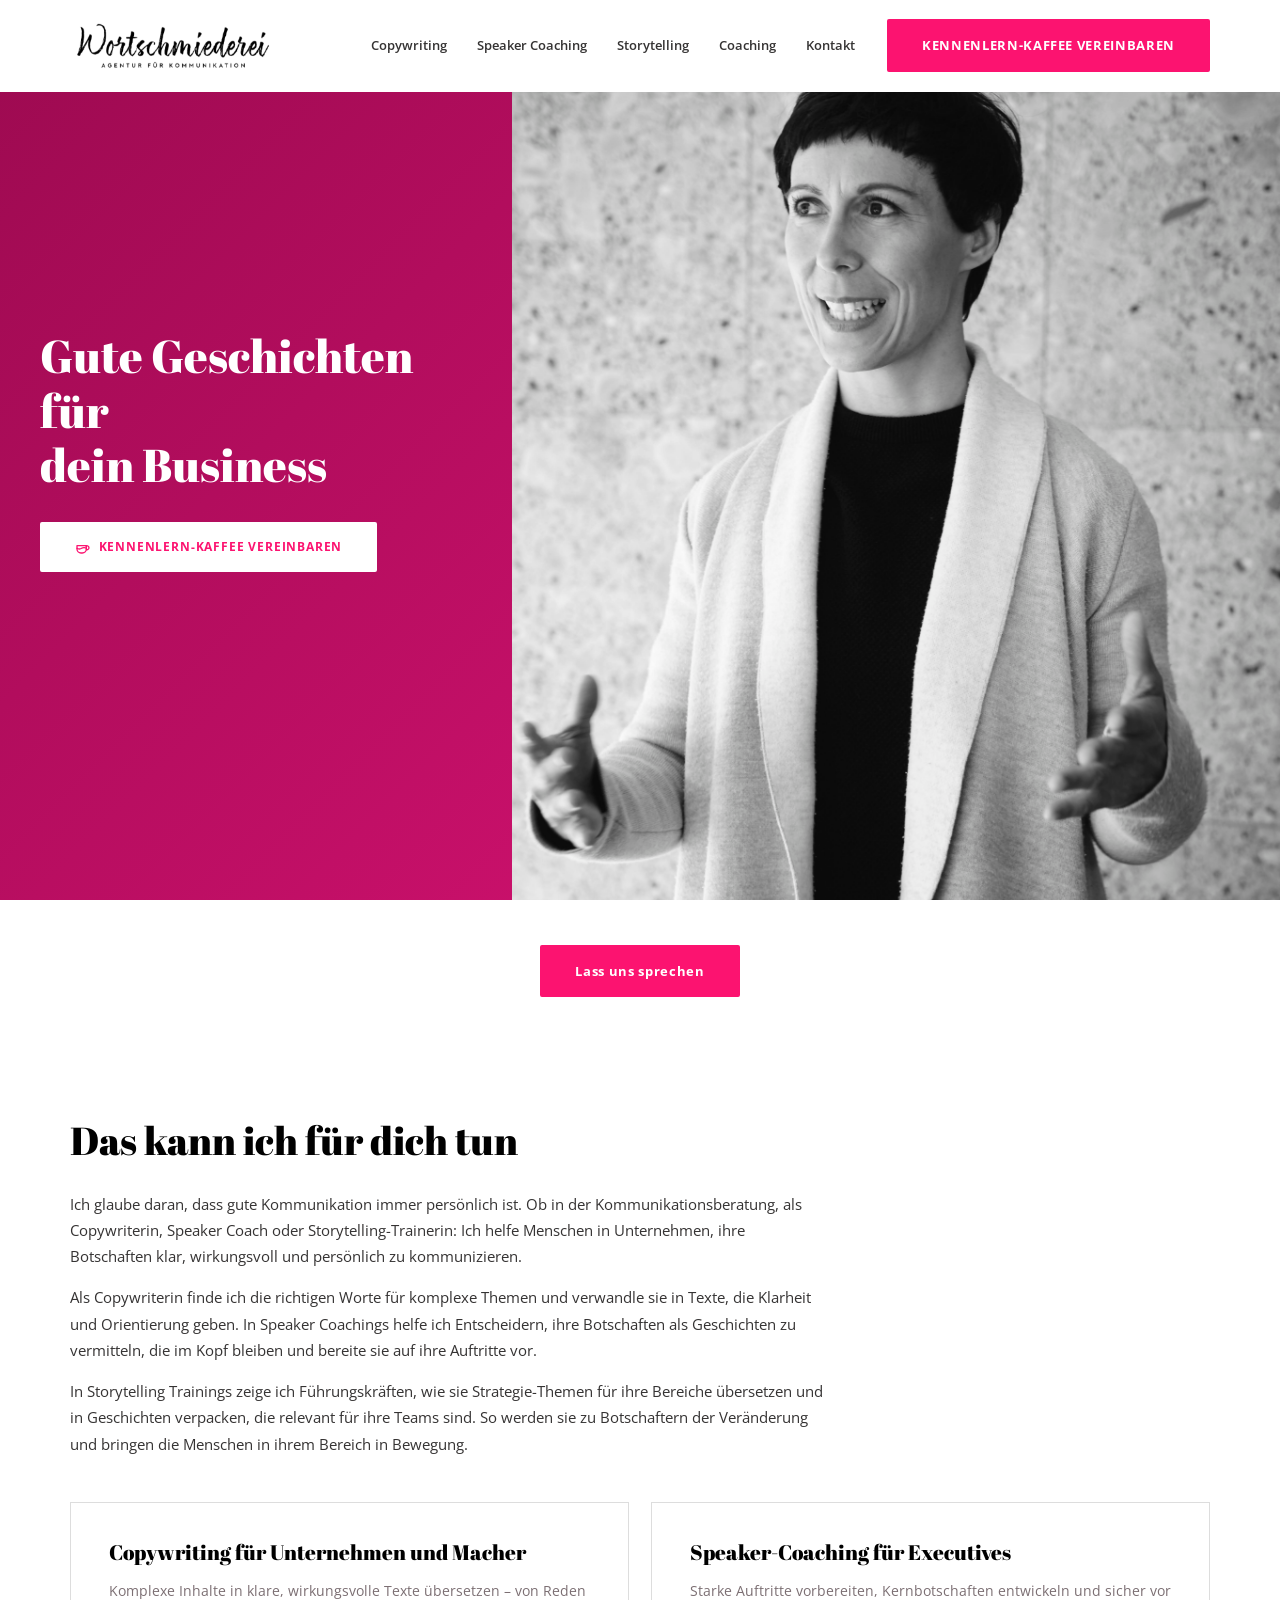
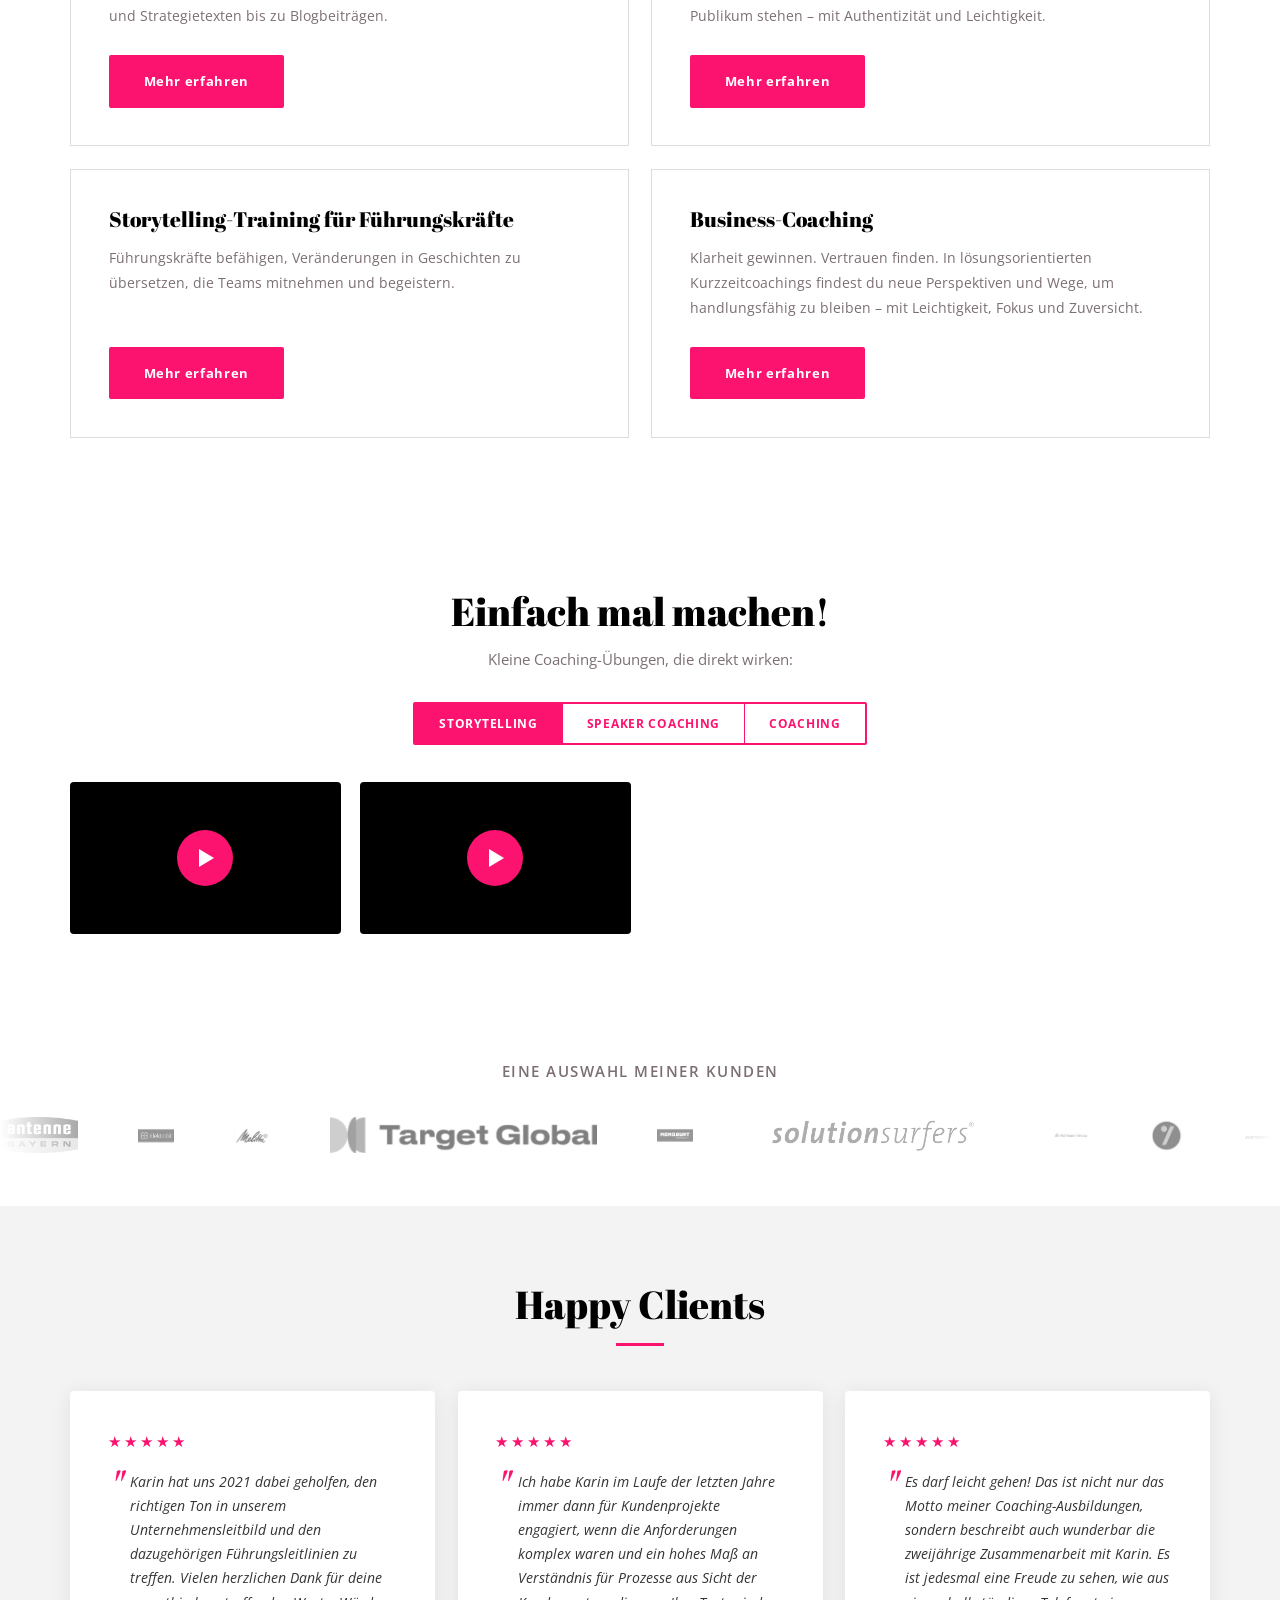
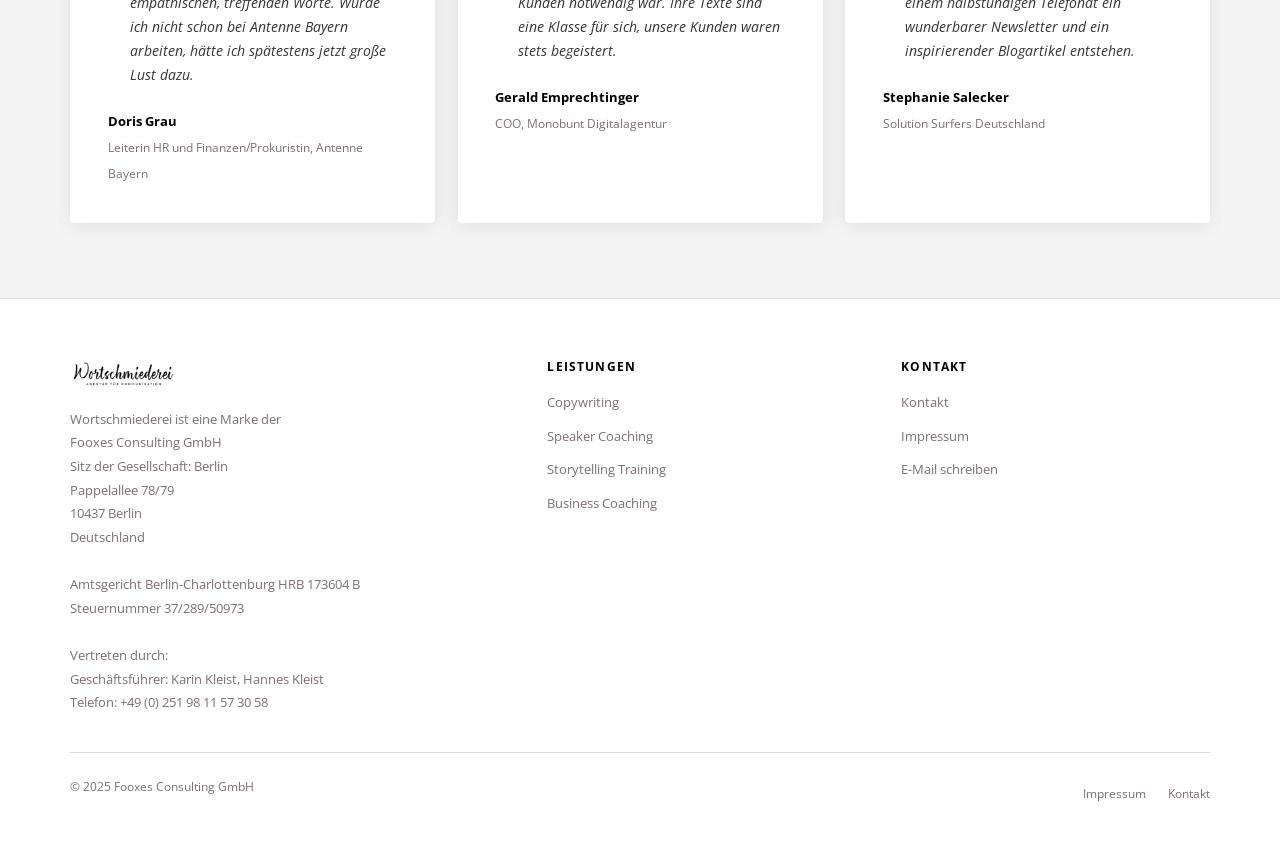
==== commit 79c393f6: "Hero photo as cover background instead of <img> flex item An <img> flex item doesn't reliably stretc" ====
--- a/index.html
+++ b/index.html
@@ -39,7 +39,7 @@
 
     <!-- ============ HERO ============ -->
     <section class="hero">
-      <img class="hero-photo" src="images/photos/karin-kleist-fotoshooting-2021-2382.jpg" alt="Karin Kleist – Wortschmiederei">
+      <div class="hero-photo" role="img" aria-label="Karin Kleist – Wortschmiederei" style="background-image: url('images/photos/karin-kleist-fotoshooting-2021-2382.jpg');"></div>
       <div class="hero-content">
         <div class="hero-content-inner">
           <h1>Gute Geschichten für<br>dein Business</h1>
--- a/css/style.css
+++ b/css/style.css
@@ -366,13 +366,16 @@
   background: linear-gradient(135deg, #9c0a50 0%, #c8106a 65%);
 }
 
-/* Photo fills the right ~60% with a hard vertical seam */
+/* Photo fills the right ~60% as a cover background (robust in all
+   browsers — an <img> flex item doesn't stretch reliably in Safari) */
 .hero-photo {
   order: 2;
   flex: 0 0 60%;
   width: 60%;
-  object-fit: cover;
-  object-position: center top;
+  align-self: stretch;
+  background-size: cover;
+  background-position: center top;
+  background-repeat: no-repeat;
 }
 
 /* Text panel on the left ~40%; left edge aligns to the 1200px container */
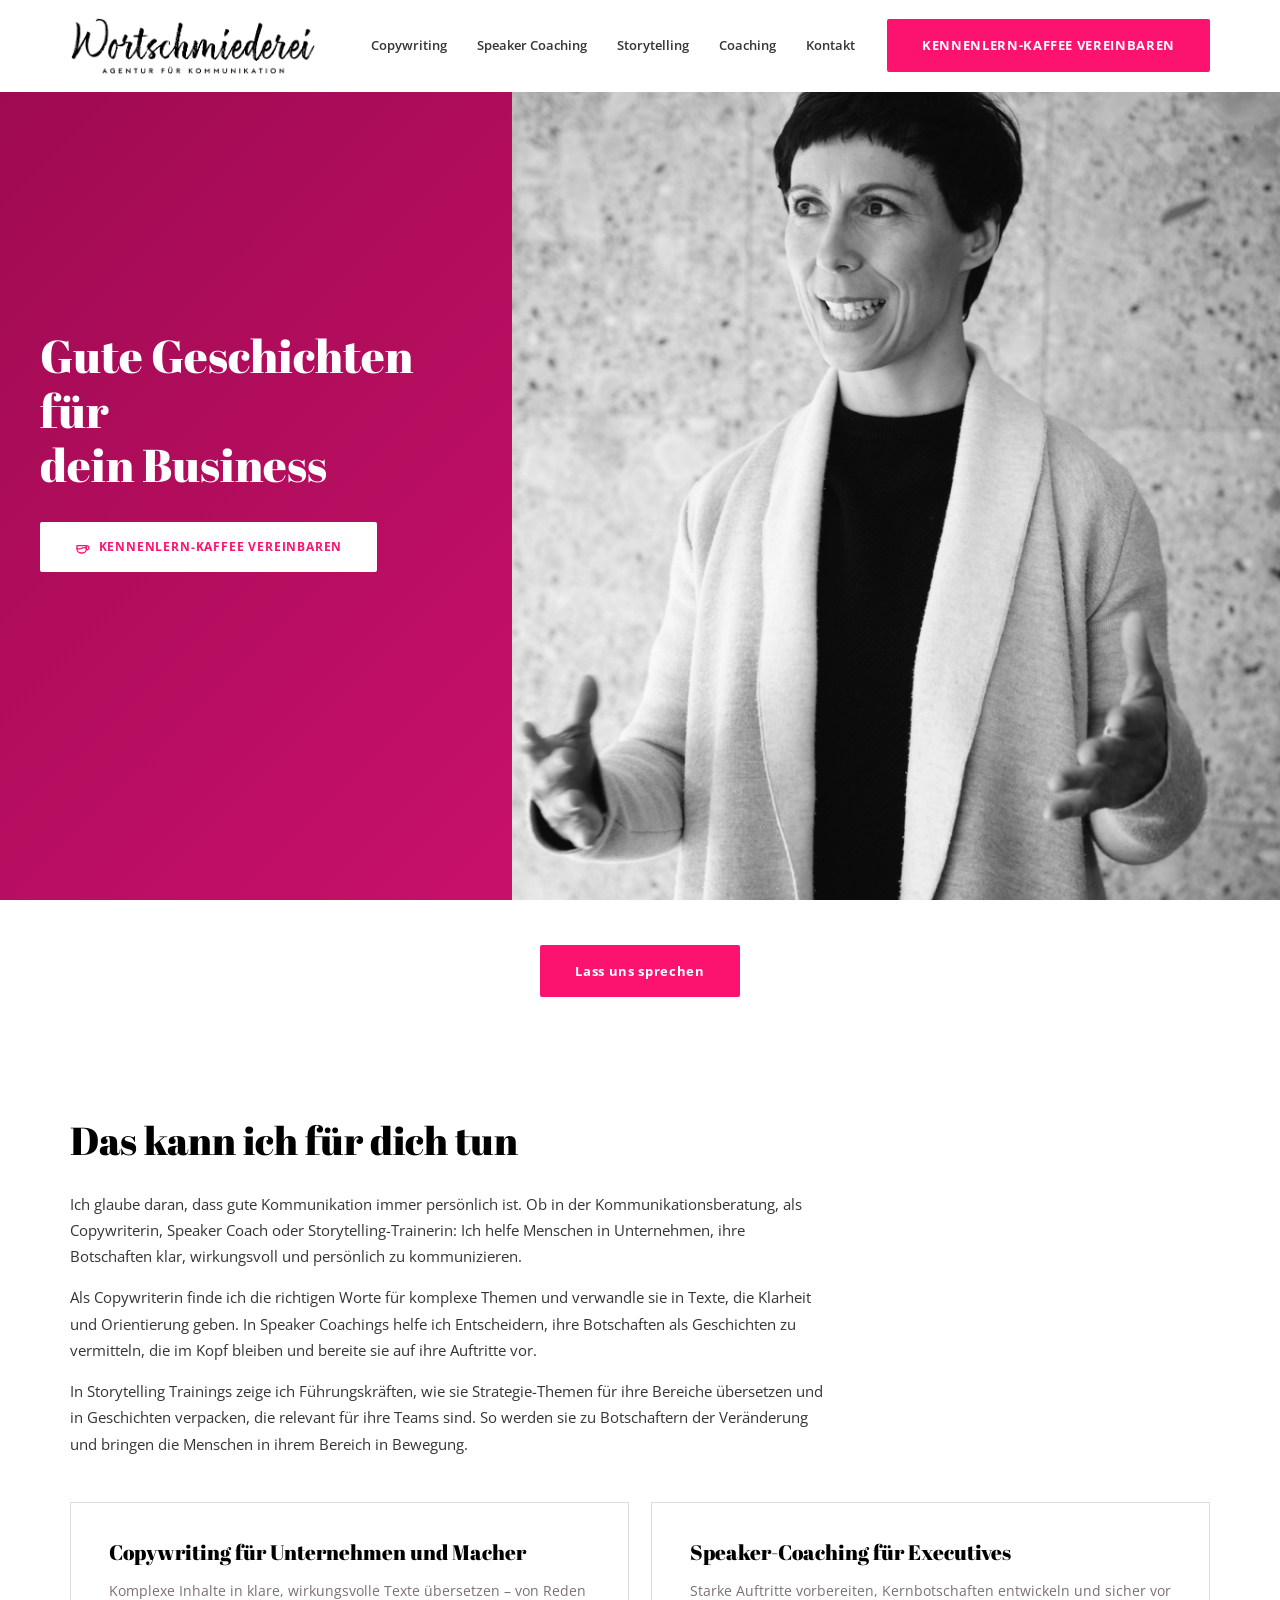
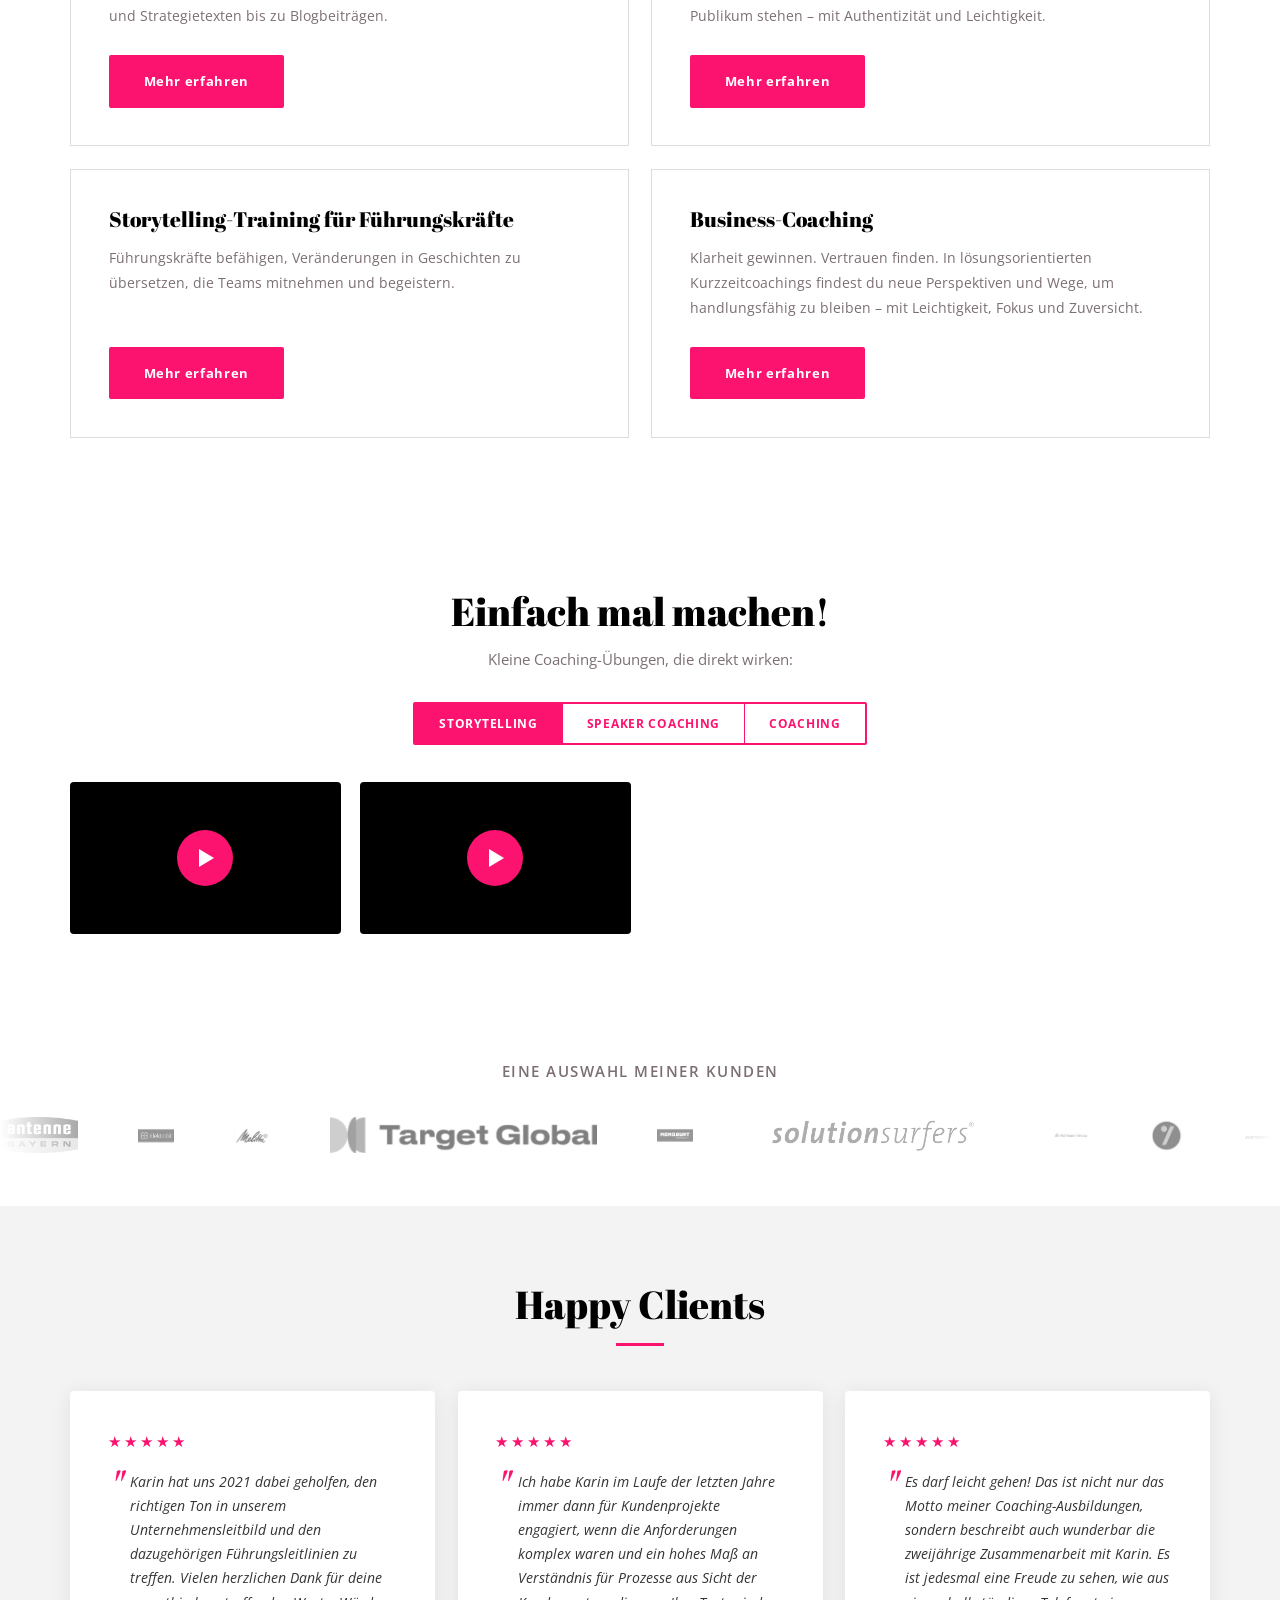
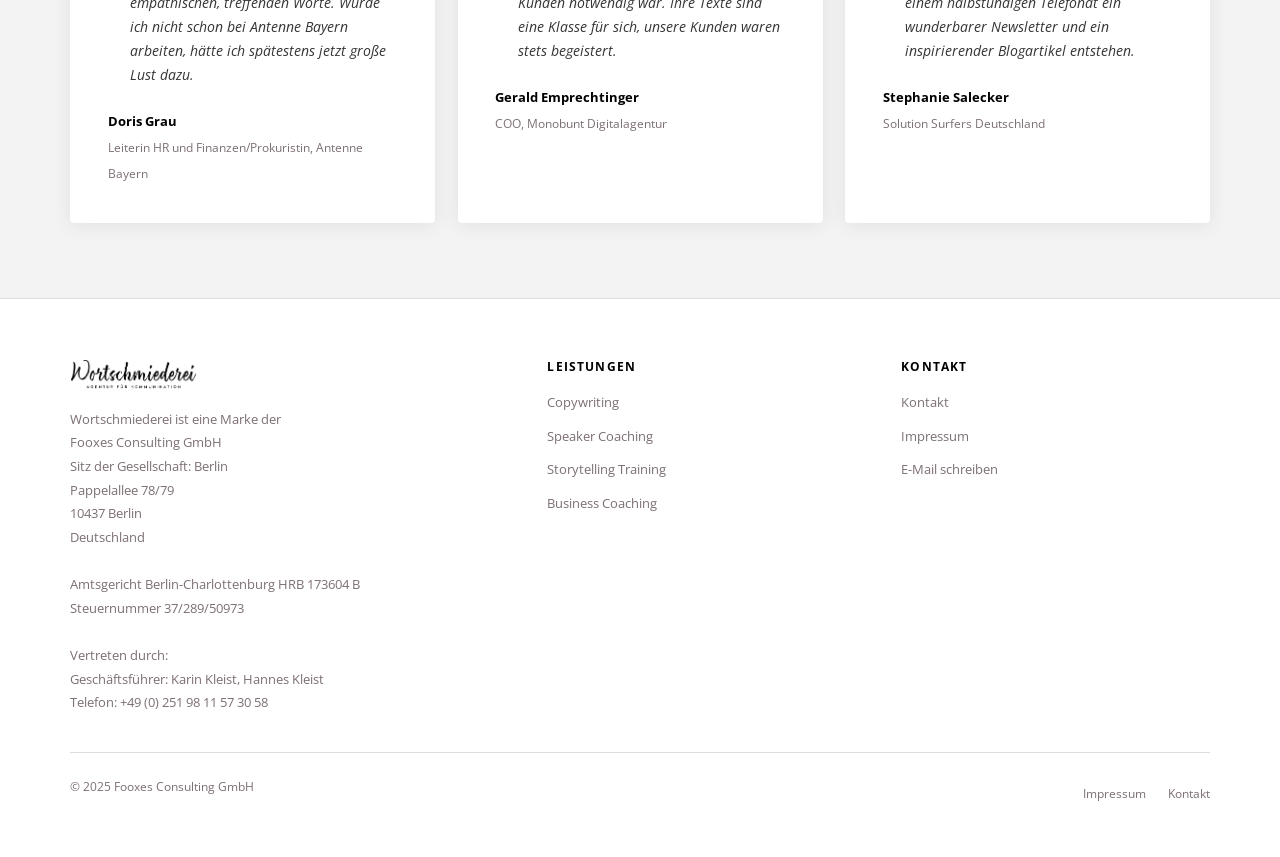
==== commit 2fd859c0: "Use high-res logo wordmark for crisp retina rendering Generated a clean transparent black logo (and " ====
--- a/index.html
+++ b/index.html
@@ -13,7 +13,7 @@
   <header class="site-header" role="banner">
     <div class="header-inner">
       <a href="/" class="site-logo" aria-label="Wortschmiederei – Startseite">
-        <img src="images/logos/logo-black-cropped.png" alt="Wortschmiederei" width="180" height="60">
+        <img src="images/logos/wortschmiederei-logo-schwarz-hd.png" alt="Wortschmiederei" width="180" height="60">
       </a>
 
       <button class="nav-toggle" aria-expanded="false" aria-controls="site-nav" aria-label="Menü öffnen">
@@ -217,7 +217,7 @@
       <div class="footer-inner">
         <div class="footer-col">
           <div class="footer-logo">
-            <a href="/"><img src="images/logos/logo-black-cropped.png" alt="Wortschmiederei"></a>
+            <a href="/"><img src="images/logos/wortschmiederei-logo-schwarz-hd.png" alt="Wortschmiederei"></a>
           </div>
           <address>
             Wortschmiederei ist eine Marke der<br>
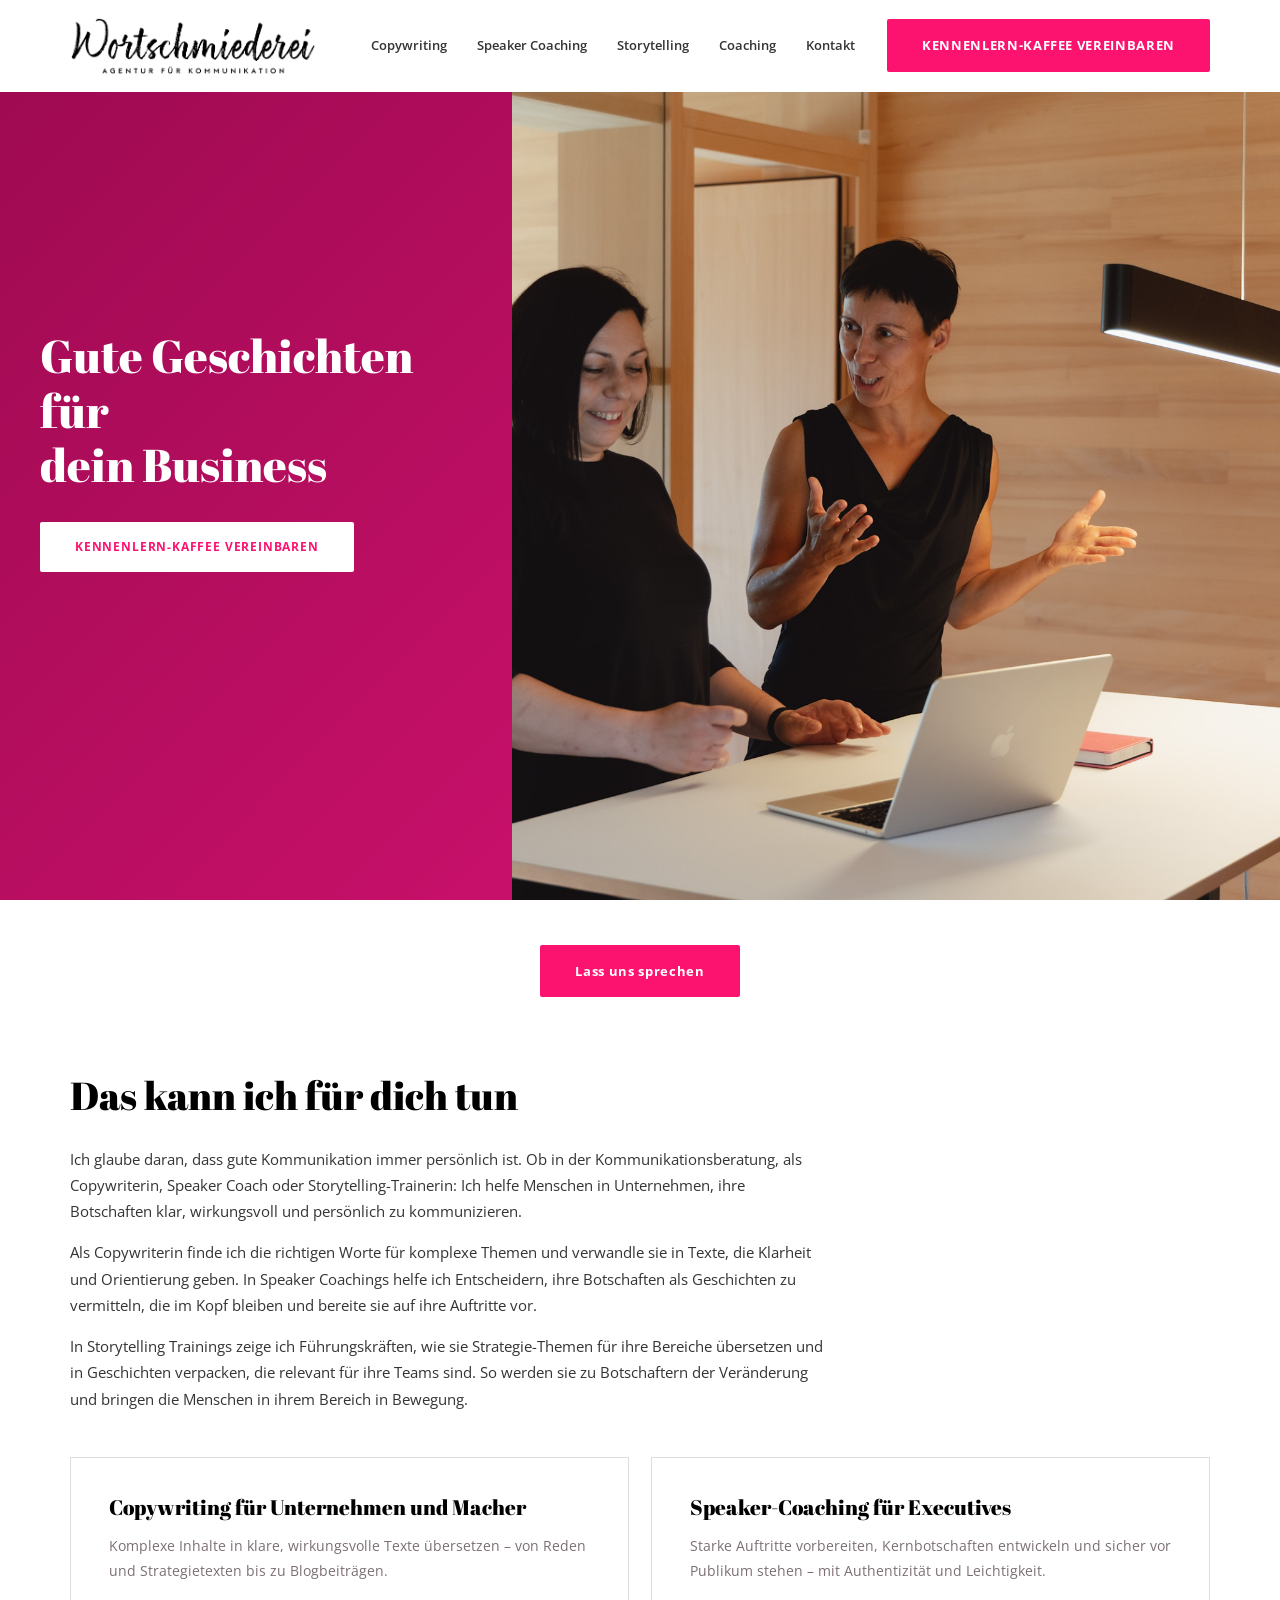
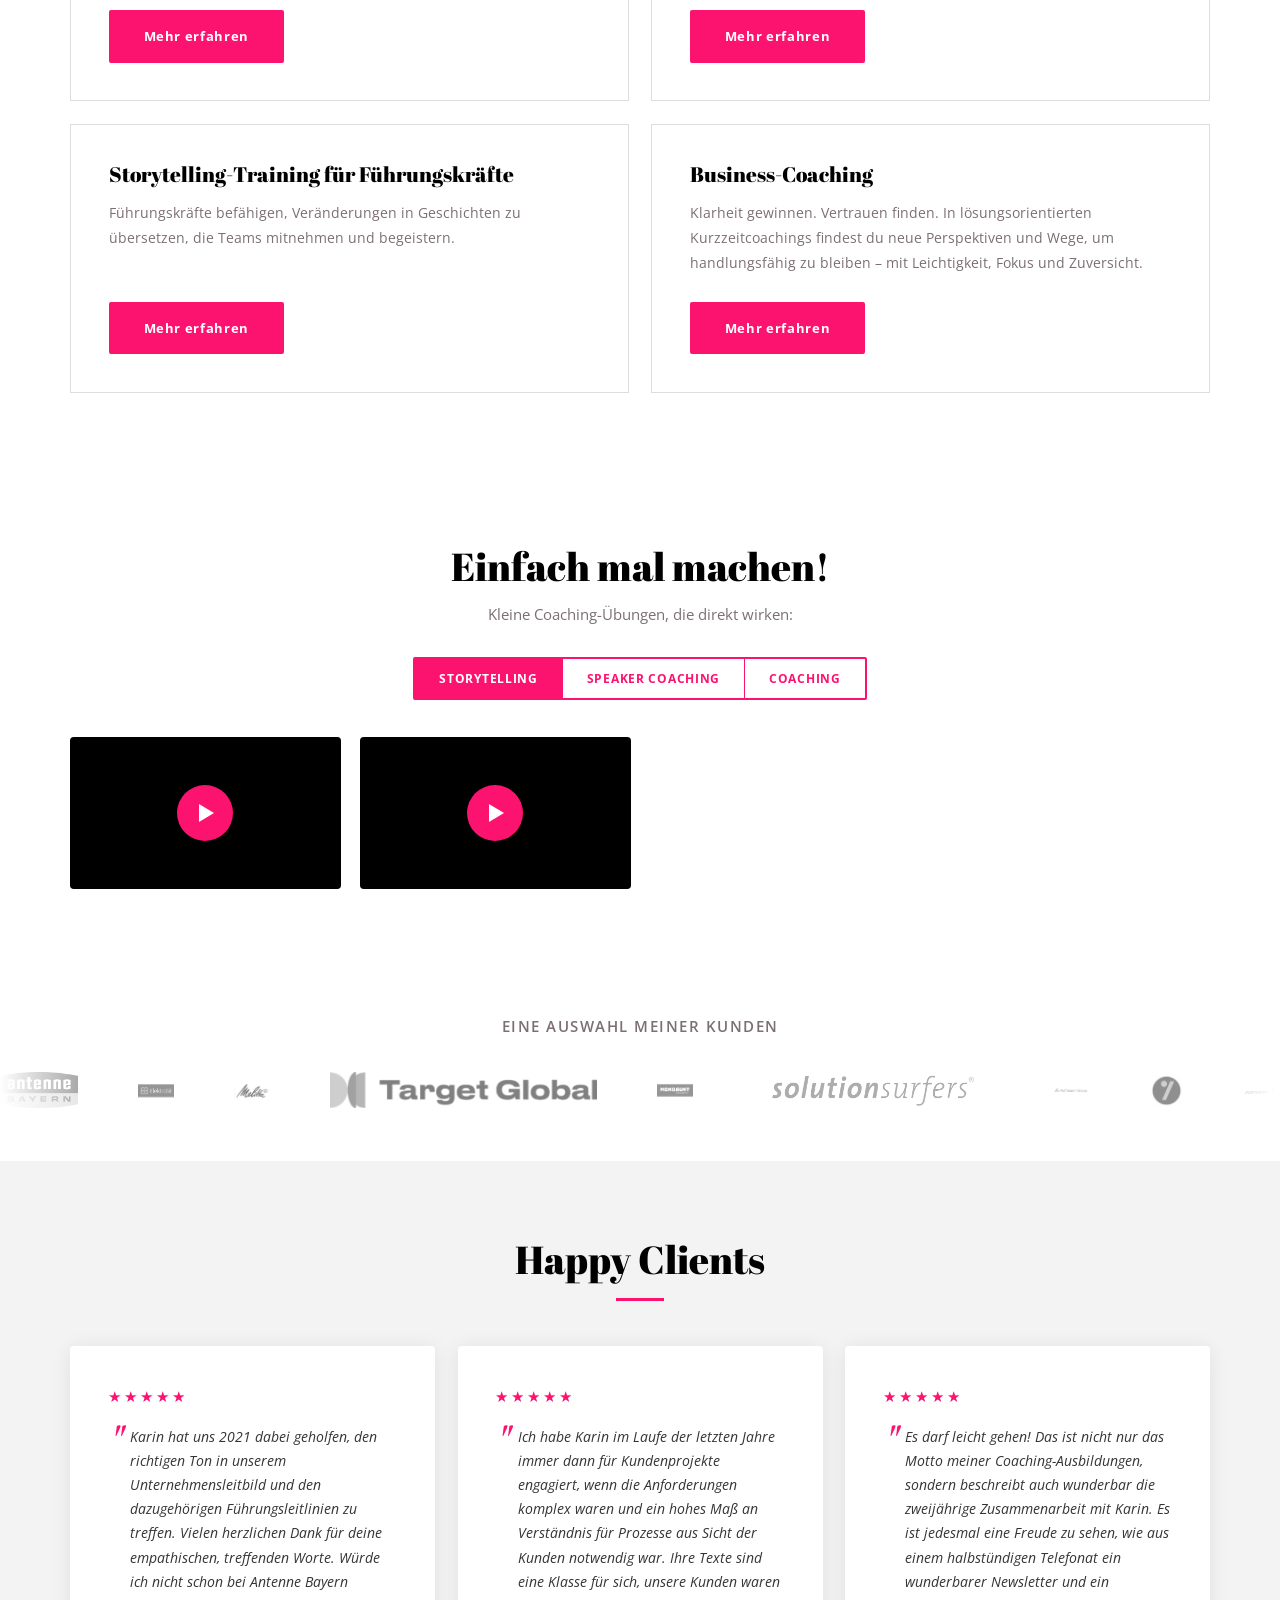
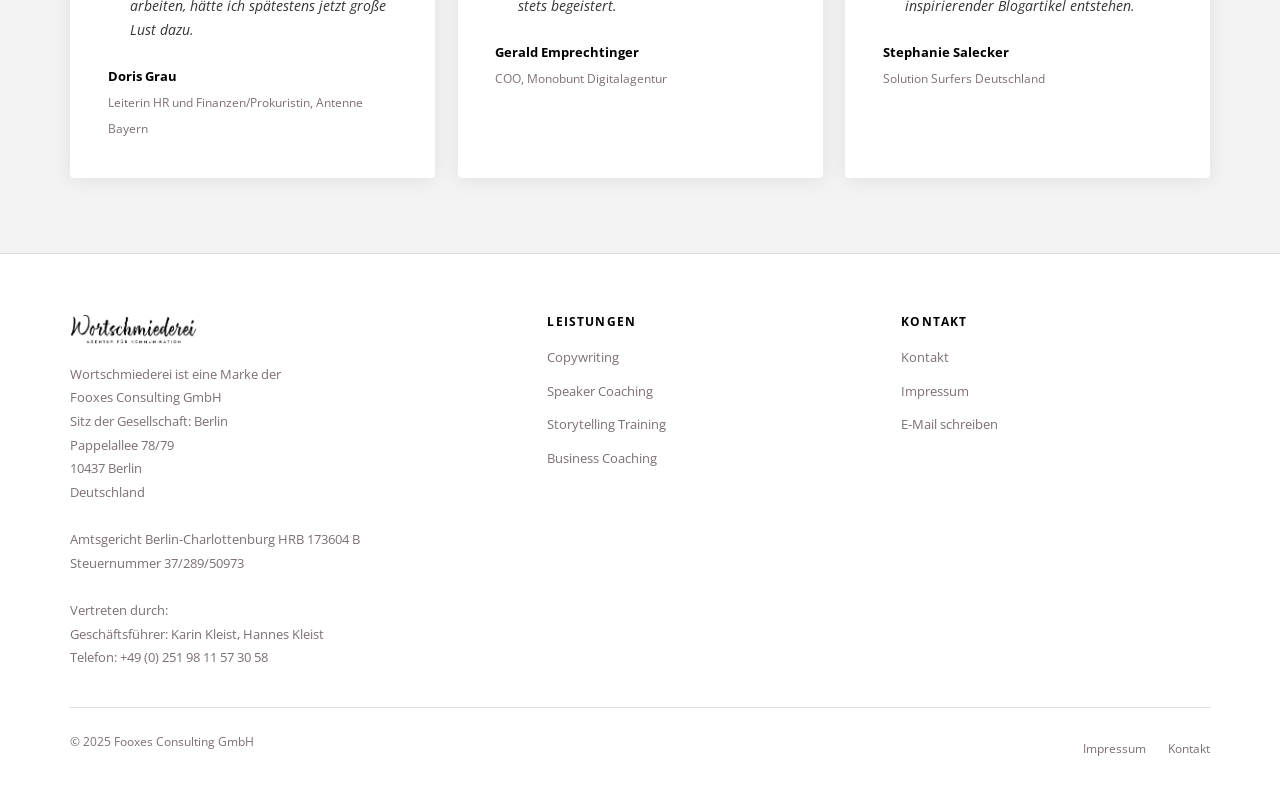
==== commit 5dc4292c: "Apply Vibe Annotations review round Homepage: - Header logo 50% smaller (58 → 29px). - Hero button: " ====
--- a/index.html
+++ b/index.html
@@ -39,20 +39,17 @@
 
     <!-- ============ HERO ============ -->
     <section class="hero">
-      <div class="hero-photo" role="img" aria-label="Karin Kleist – Wortschmiederei" style="background-image: url('images/photos/karin-kleist-fotoshooting-2021-2382.jpg');"></div>
+      <div class="hero-photo" role="img" aria-label="Karin Kleist – Wortschmiederei" style="background-image: url('images/photos/karin-kleist-fotoshooting-2025-5535.jpg');"></div>
       <div class="hero-content">
         <div class="hero-content-inner">
           <h1>Gute Geschichten für<br>dein Business</h1>
-          <a href="kontakt/" class="btn btn-light">
-            <svg viewBox="0 0 24 24" fill="none" stroke="currentColor" stroke-width="2" stroke-linecap="round" stroke-linejoin="round" aria-hidden="true"><path d="M3 14c.83.64 2.08 1.02 3.5 1 1.42.02 2.67-.36 3.5-1 .83-.64 2.08-1.02 3.5-1 1.42-.02 2.67.36 3.5 1"/><path d="M3 10h14v5a6 6 0 0 1-6 6H9a6 6 0 0 1-6-6v-5z"/><path d="M16.5 10.5a3 3 0 1 1 .5 5.5"/></svg>
-            Kennenlern-Kaffee vereinbaren
-          </a>
+          <a href="kontakt/" class="btn btn-light">Kennenlern-Kaffee vereinbaren</a>
         </div>
       </div>
     </section>
 
     <!-- ============ LASS UNS SPRECHEN ============ -->
-    <section class="section text-center" style="padding: 3rem 0;">
+    <section class="section text-center" style="padding: 3rem 0 0;">
       <div class="container">
         <a href="kontakt/" class="btn btn-primary">Lass uns sprechen</a>
       </div>
--- a/css/style.css
+++ b/css/style.css
@@ -642,7 +642,10 @@
 }
 
 .about-spacer {
-  /* empty left column on desktop */
+  background-size: cover;
+  background-position: center;
+  background-repeat: no-repeat;
+  min-height: 340px;
 }
 
 .about-card {
@@ -1445,7 +1448,7 @@
   display: grid;
   grid-template-columns: 1fr 1fr;
   gap: 3.5rem;
-  align-items: center;
+  align-items: start;
 }
 
 .checklist {
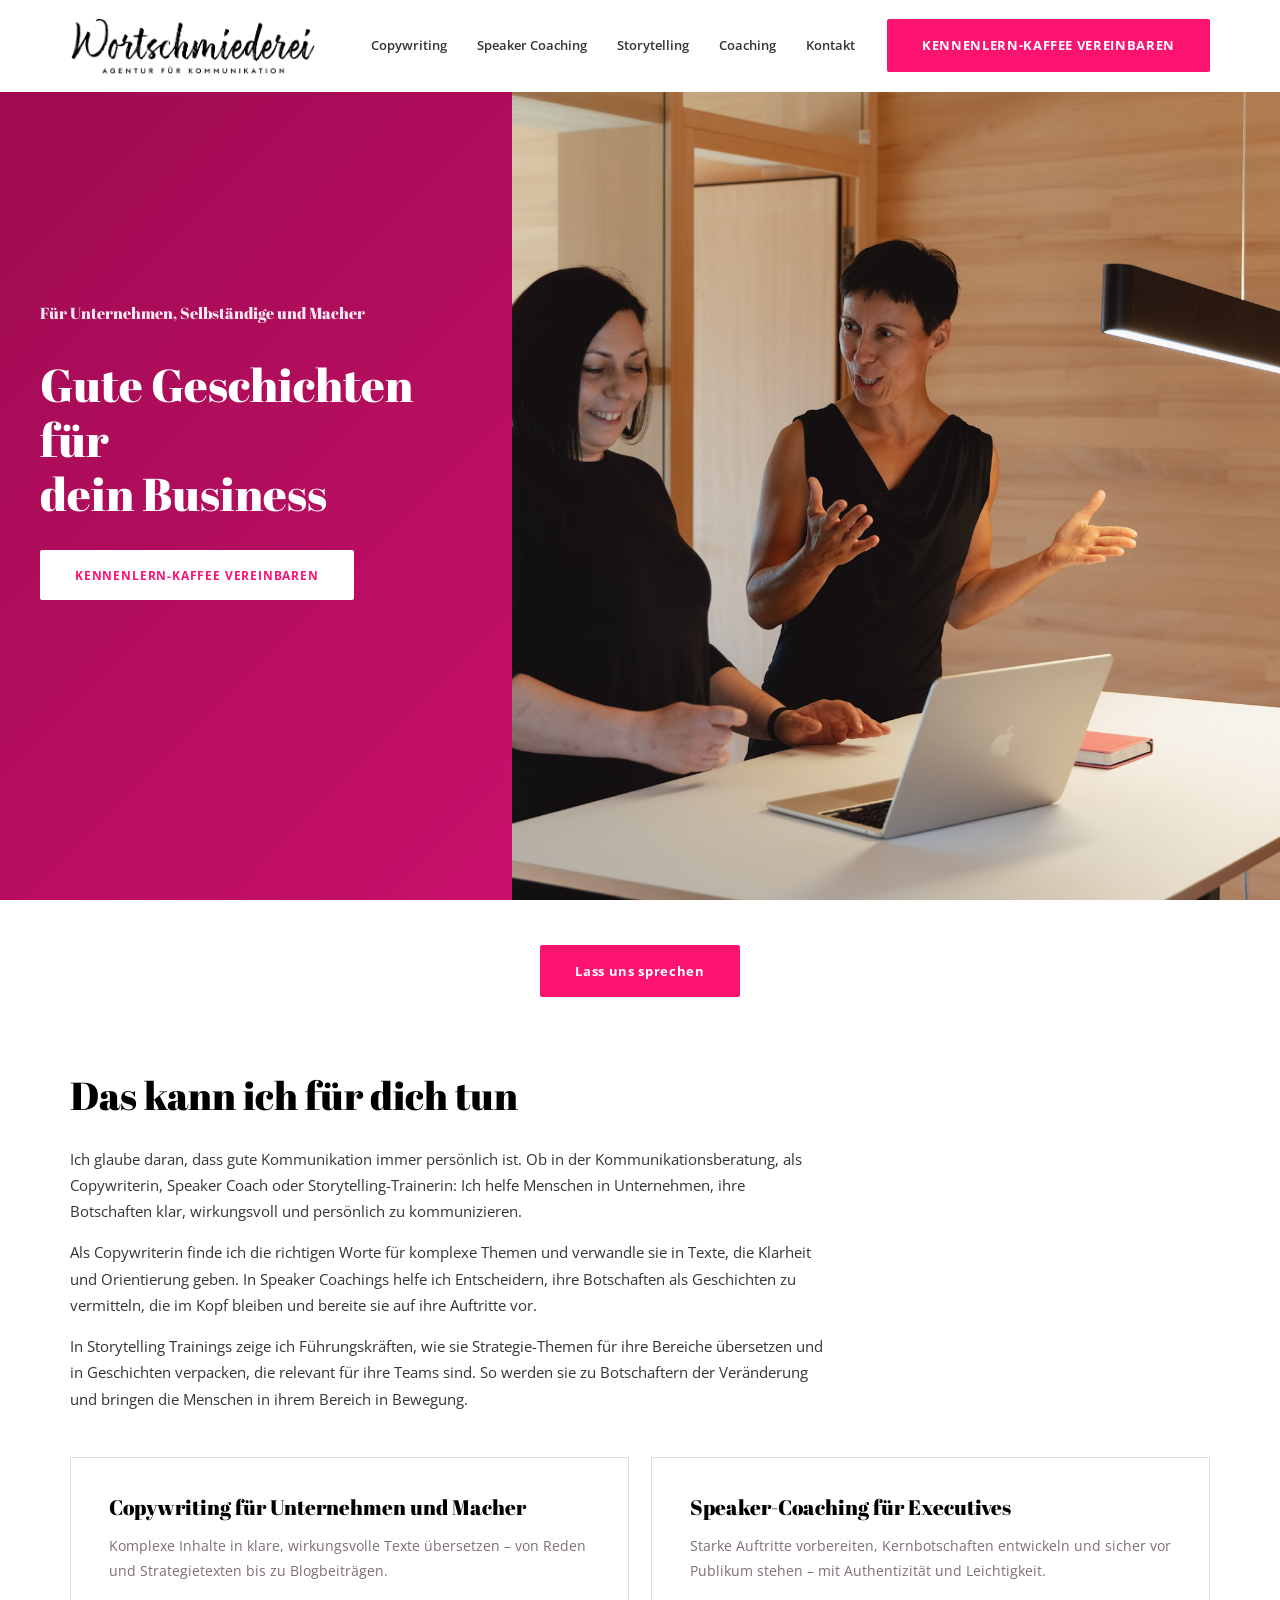
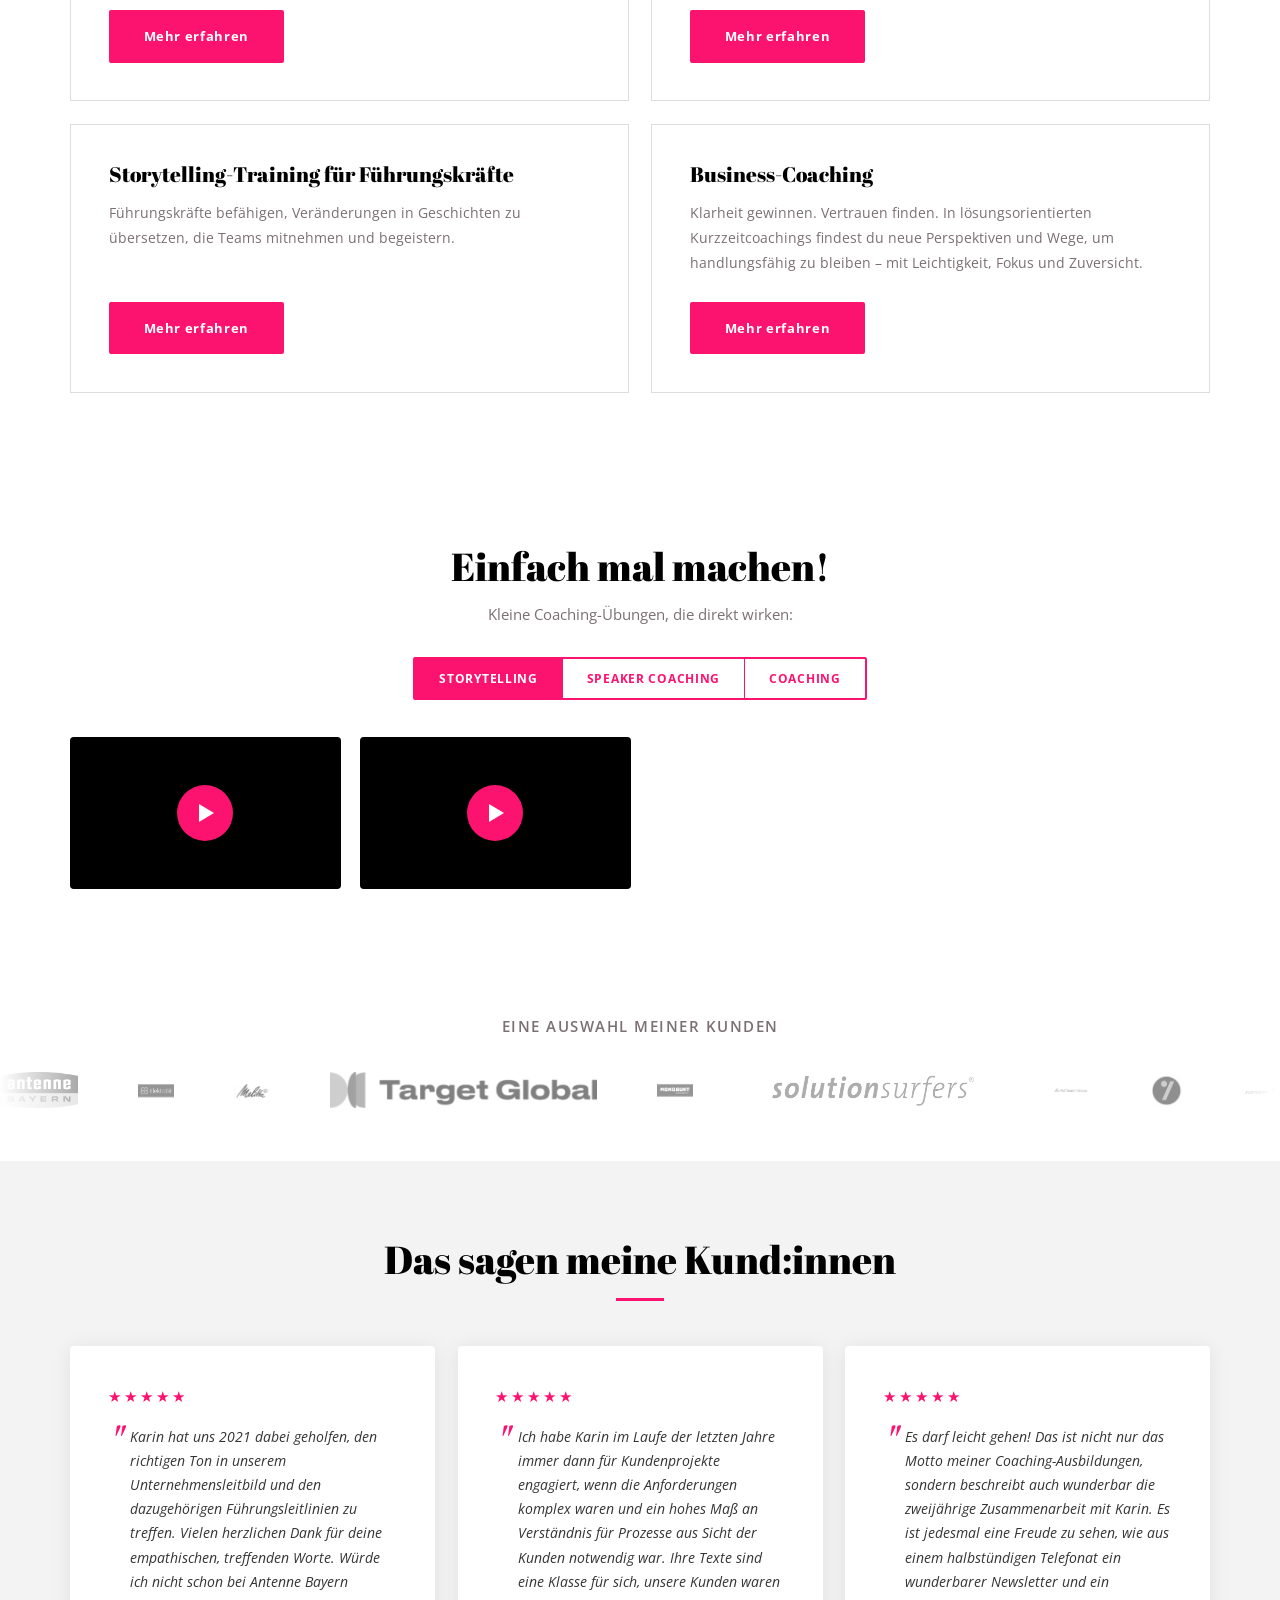
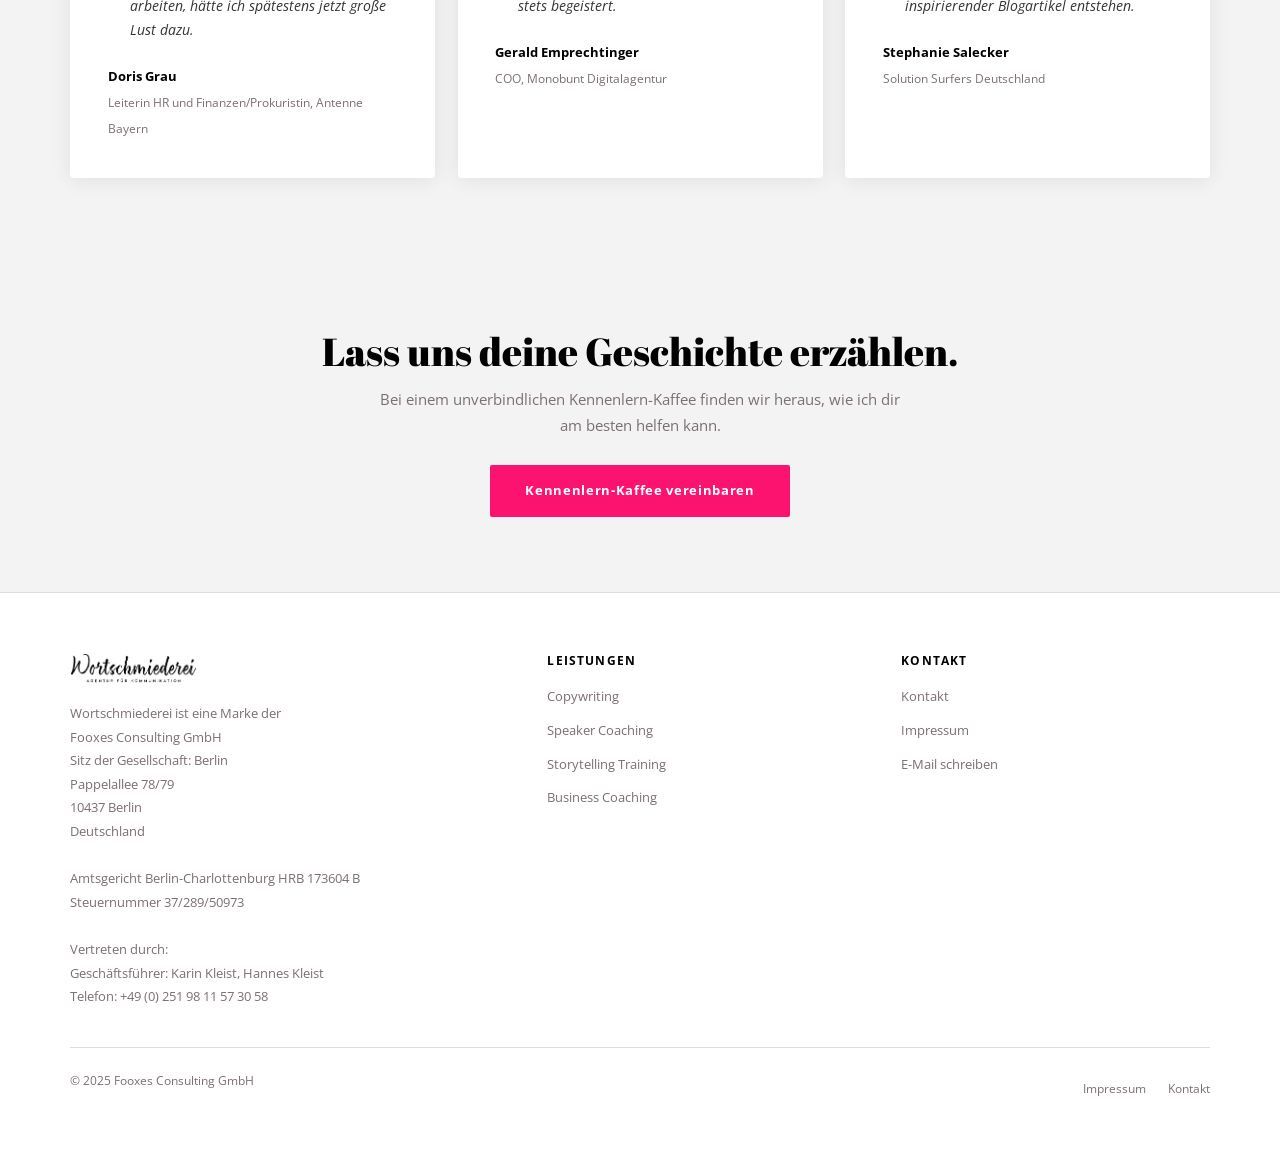
==== commit 2da01778: "Cross-page consistency pass (impeccable critique) - Testimonials: unified heading to "Das sagen mein" ====
--- a/index.html
+++ b/index.html
@@ -42,6 +42,7 @@
       <div class="hero-photo" role="img" aria-label="Karin Kleist – Wortschmiederei" style="background-image: url('images/photos/karin-kleist-fotoshooting-2025-5535.jpg');"></div>
       <div class="hero-content">
         <div class="hero-content-inner">
+          <p class="hero-eyebrow">Für Unternehmen, Selbständige und Macher</p>
           <h1>Gute Geschichten für<br>dein Business</h1>
           <a href="kontakt/" class="btn btn-light">Kennenlern-Kaffee vereinbaren</a>
         </div>
@@ -160,7 +161,7 @@
     <section class="section testimonials">
       <div class="container">
         <div class="testimonials-header">
-          <h2>Happy Clients</h2>
+          <h2>Das sagen meine Kund:innen</h2>
         </div>
 
         <div class="testimonials-grid">
@@ -203,6 +204,15 @@
             </div>
           </div>
         </div>
+      </div>
+    </section>
+
+    <!-- ============ CLOSING CTA ============ -->
+    <section class="section section--light text-center">
+      <div class="container">
+        <h2>Lass uns deine Geschichte erzählen.</h2>
+        <p style="max-width: 520px; margin: 0.75rem auto 1.75rem; color: var(--color-muted);">Bei einem unverbindlichen Kennenlern-Kaffee finden wir heraus, wie ich dir am besten helfen kann.</p>
+        <a href="kontakt/" class="btn btn-primary">Kennenlern-Kaffee vereinbaren</a>
       </div>
     </section>
 
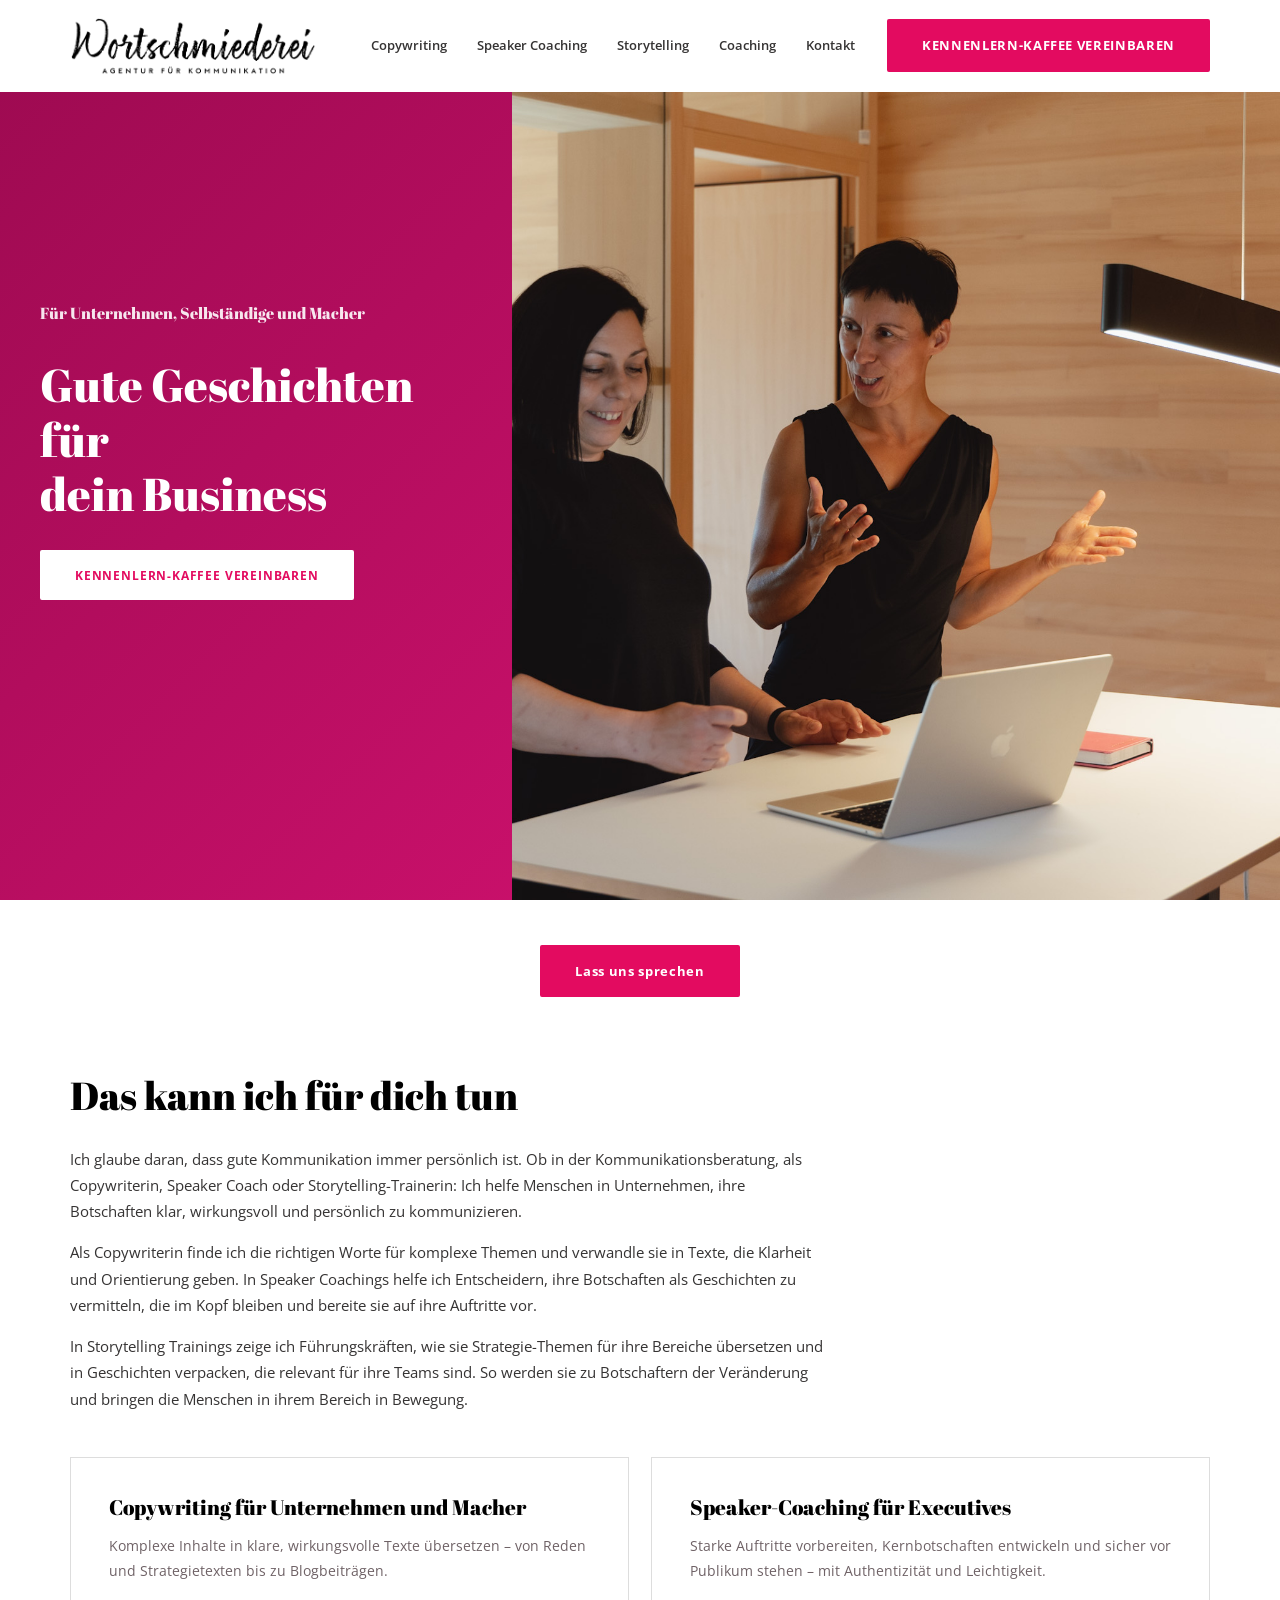
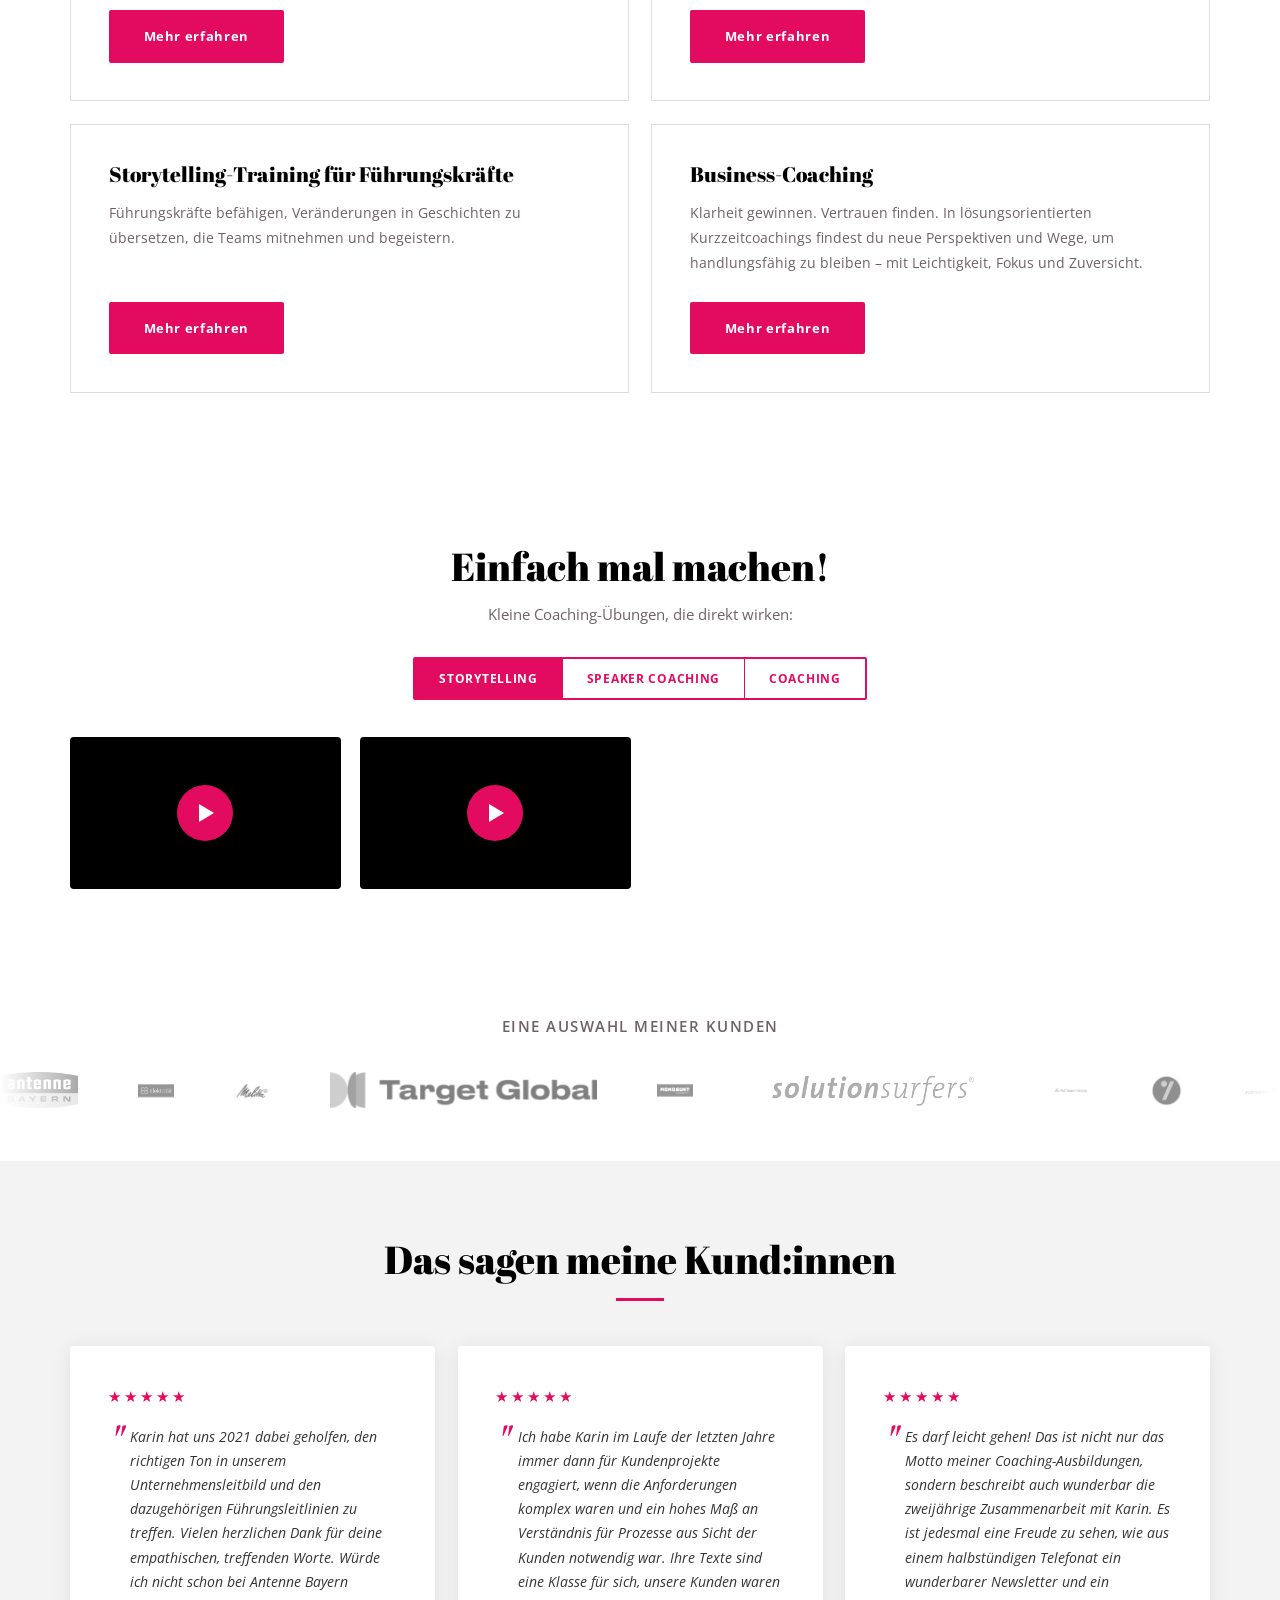
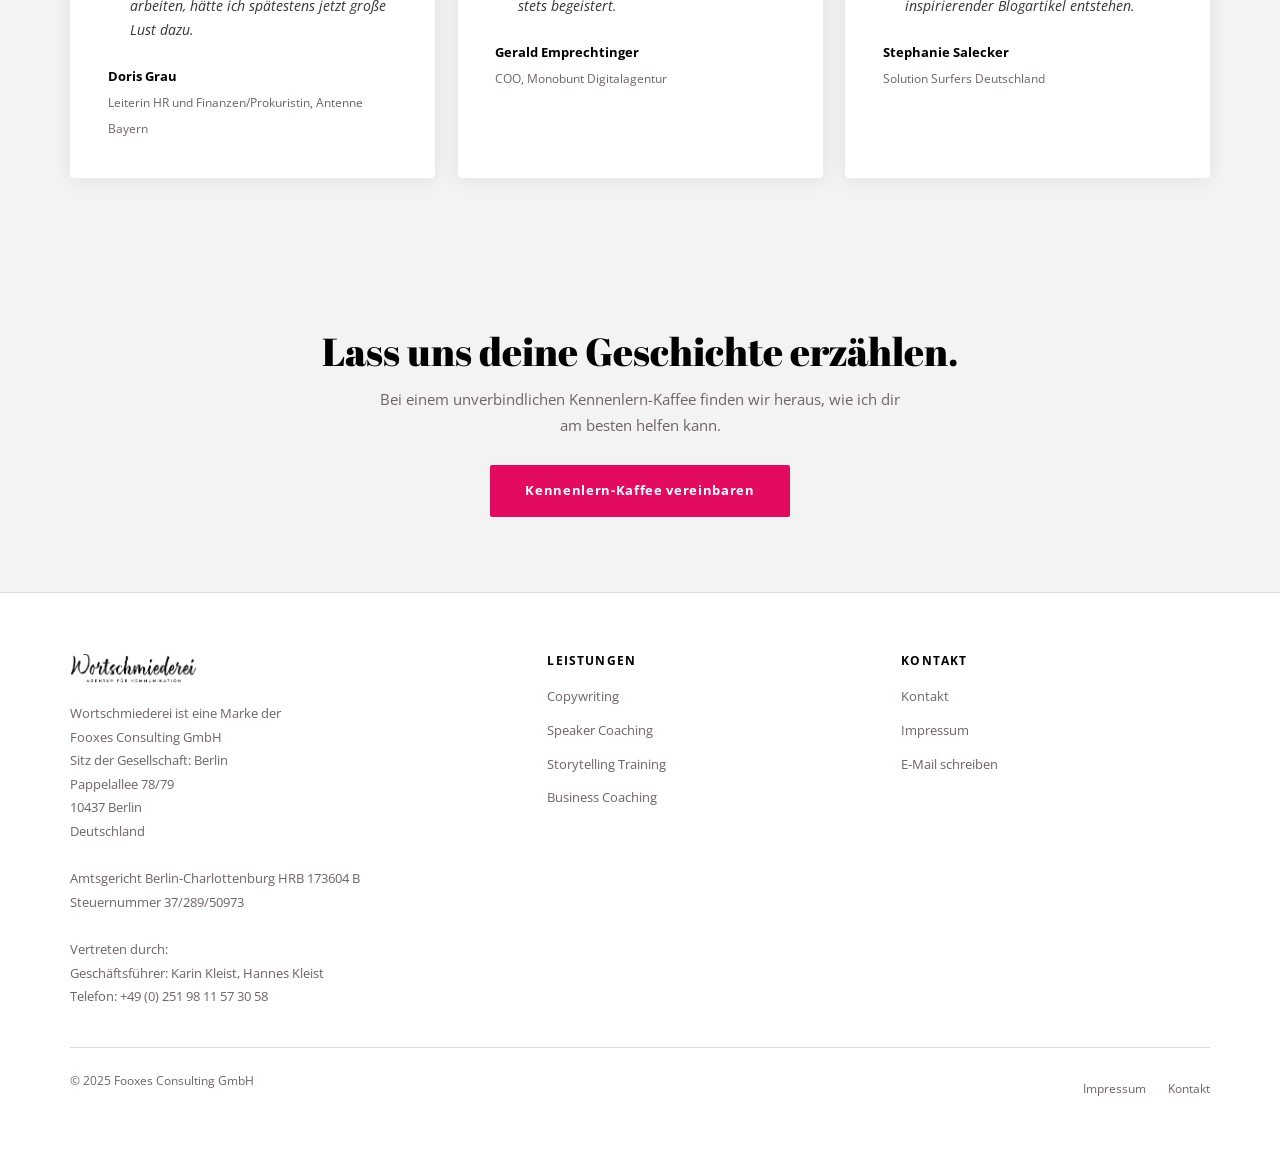
==== commit d9e0c6c9: "Optimize loading: lazy images, non-blocking fonts - Add loading="lazy" + decoding="async" to all bel" ====
--- a/index.html
+++ b/index.html
@@ -5,6 +5,9 @@
   <meta name="viewport" content="width=device-width, initial-scale=1.0">
   <title>Wortschmiederei – Gute Geschichten für dein Business</title>
   <meta name="description" content="Copywriting, Speaker Coaching und Storytelling Training für Unternehmen und Selbständige. Karin Kleist hilft dir, deine Botschaften klar und wirkungsvoll zu kommunizieren.">
+  <link rel="preconnect" href="https://fonts.googleapis.com">
+  <link rel="preconnect" href="https://fonts.gstatic.com" crossorigin>
+  <link rel="stylesheet" href="https://fonts.googleapis.com/css2?family=Abril+Fatface&family=Open+Sans:ital,wght@0,300;0,400;0,600;0,700;1,400&display=swap">
   <link rel="stylesheet" href="css/style.css">
 </head>
 <body>
@@ -136,23 +139,23 @@
       </div>
       <div class="logo-track-wrapper">
         <div class="logo-track" aria-hidden="true">
-          <img src="images/logos/antenne-bayern-logo.png" alt="Antenne Bayern">
-          <img src="images/logos/elektrobit-logo.png" alt="Elektrobit">
-          <img src="images/logos/melitta-logo.png" alt="Melitta">
-          <img src="images/logos/target-global-logo-v2.png" alt="Target Global">
-          <img src="images/logos/monobunt-logo.png" alt="Monobunt">
-          <img src="images/logos/solution-surfers-logo-schrift.png" alt="Solution Surfers">
-          <img src="images/logos/hoffmann-group-logo.png" alt="Hoffmann Group">
-          <img src="images/logos/symvio-logo.png" alt="Symvio">
-          <img src="images/logos/justgrow-logo.png" alt="Justgrow">
-          <img src="images/logos/bettina-hoermann-logo.png" alt="Bettina Hörmann">
-          <img src="images/logos/coachyfy-logo.png" alt="Coachyfy">
-          <img src="images/logos/foobar-agency-logo.png" alt="foobar Agency">
-          <img src="images/logos/okr-made-simple-logo.png" alt="OKR Made Simple">
-          <img src="images/logos/hubfactory-logo.png" alt="Hubfactory">
-          <img src="images/logos/lieblingsagenten-logo.png" alt="Lieblingsagenten">
-          <img src="images/logos/boma-international-logo.png" alt="BOMA International">
-          <img src="images/logos/one-finance-logo.png" alt="One Finance">
+          <img src="images/logos/antenne-bayern-logo.png" alt="Antenne Bayern" loading="lazy" decoding="async">
+          <img src="images/logos/elektrobit-logo.png" alt="Elektrobit" loading="lazy" decoding="async">
+          <img src="images/logos/melitta-logo.png" alt="Melitta" loading="lazy" decoding="async">
+          <img src="images/logos/target-global-logo-v2.png" alt="Target Global" loading="lazy" decoding="async">
+          <img src="images/logos/monobunt-logo.png" alt="Monobunt" loading="lazy" decoding="async">
+          <img src="images/logos/solution-surfers-logo-schrift.png" alt="Solution Surfers" loading="lazy" decoding="async">
+          <img src="images/logos/hoffmann-group-logo.png" alt="Hoffmann Group" loading="lazy" decoding="async">
+          <img src="images/logos/symvio-logo.png" alt="Symvio" loading="lazy" decoding="async">
+          <img src="images/logos/justgrow-logo.png" alt="Justgrow" loading="lazy" decoding="async">
+          <img src="images/logos/bettina-hoermann-logo.png" alt="Bettina Hörmann" loading="lazy" decoding="async">
+          <img src="images/logos/coachyfy-logo.png" alt="Coachyfy" loading="lazy" decoding="async">
+          <img src="images/logos/foobar-agency-logo.png" alt="foobar Agency" loading="lazy" decoding="async">
+          <img src="images/logos/okr-made-simple-logo.png" alt="OKR Made Simple" loading="lazy" decoding="async">
+          <img src="images/logos/hubfactory-logo.png" alt="Hubfactory" loading="lazy" decoding="async">
+          <img src="images/logos/lieblingsagenten-logo.png" alt="Lieblingsagenten" loading="lazy" decoding="async">
+          <img src="images/logos/boma-international-logo.png" alt="BOMA International" loading="lazy" decoding="async">
+          <img src="images/logos/one-finance-logo.png" alt="One Finance" loading="lazy" decoding="async">
         </div>
       </div>
     </section>
@@ -224,7 +227,7 @@
       <div class="footer-inner">
         <div class="footer-col">
           <div class="footer-logo">
-            <a href="/"><img src="images/logos/wortschmiederei-logo-schwarz-hd.png" alt="Wortschmiederei"></a>
+            <a href="/"><img src="images/logos/wortschmiederei-logo-schwarz-hd.png" alt="Wortschmiederei" loading="lazy" decoding="async"></a>
           </div>
           <address>
             Wortschmiederei ist eine Marke der<br>
--- a/css/style.css
+++ b/css/style.css
@@ -2,7 +2,6 @@
    WORTSCHMIEDEREI — Global Stylesheet
    ============================================ */
 
-@import url('https://fonts.googleapis.com/css2?family=Abril+Fatface&family=Open+Sans:ital,wght@0,300;0,400;0,600;0,700;1,400&display=swap');
 
 /* Scroll-reveal: elements are visible by default (robust without JS / in
    screenshots). When JS marks them in-view, play a one-time fade-up. */
@@ -18,11 +17,11 @@
    CSS Variables
    ---------------------------------------- */
 :root {
-  --color-primary: #fc1370;
+  --color-primary: #e30b60;
   --color-magenta: #b41e86;
   --color-black: #000000;
   --color-dark: #353333;
-  --color-muted: #7c6f73;
+  --color-muted: #6f6266;
   --color-light-bg: #f3f3f3;
   --color-sand: #eae6e5;
   --color-white: #ffffff;
@@ -69,6 +68,26 @@
 
 a:hover, a:focus {
   color: var(--color-black);
+}
+
+/* Visible keyboard focus for all interactive elements (WCAG 2.4.7).
+   :focus-visible only shows for keyboard users, not mouse clicks. */
+a:focus-visible,
+button:focus-visible,
+[role="tab"]:focus-visible,
+input:focus-visible,
+textarea:focus-visible,
+select:focus-visible {
+  outline: 2px solid var(--color-primary);
+  outline-offset: 2px;
+  border-radius: 2px;
+}
+
+/* On magenta / photo backgrounds the primary outline would vanish — use white. */
+.hero :focus-visible,
+.btn-light:focus-visible,
+.site-footer .btn:focus-visible {
+  outline-color: var(--color-white);
 }
 
 img {
@@ -880,6 +899,16 @@
 
 .logo-track:hover {
   animation-play-state: paused;
+}
+
+@media (prefers-reduced-motion: reduce) {
+  .logo-track {
+    animation: none;
+    flex-wrap: wrap;
+    width: 100%;
+    justify-content: center;
+    row-gap: 2rem;
+  }
 }
 
 .logo-track img {
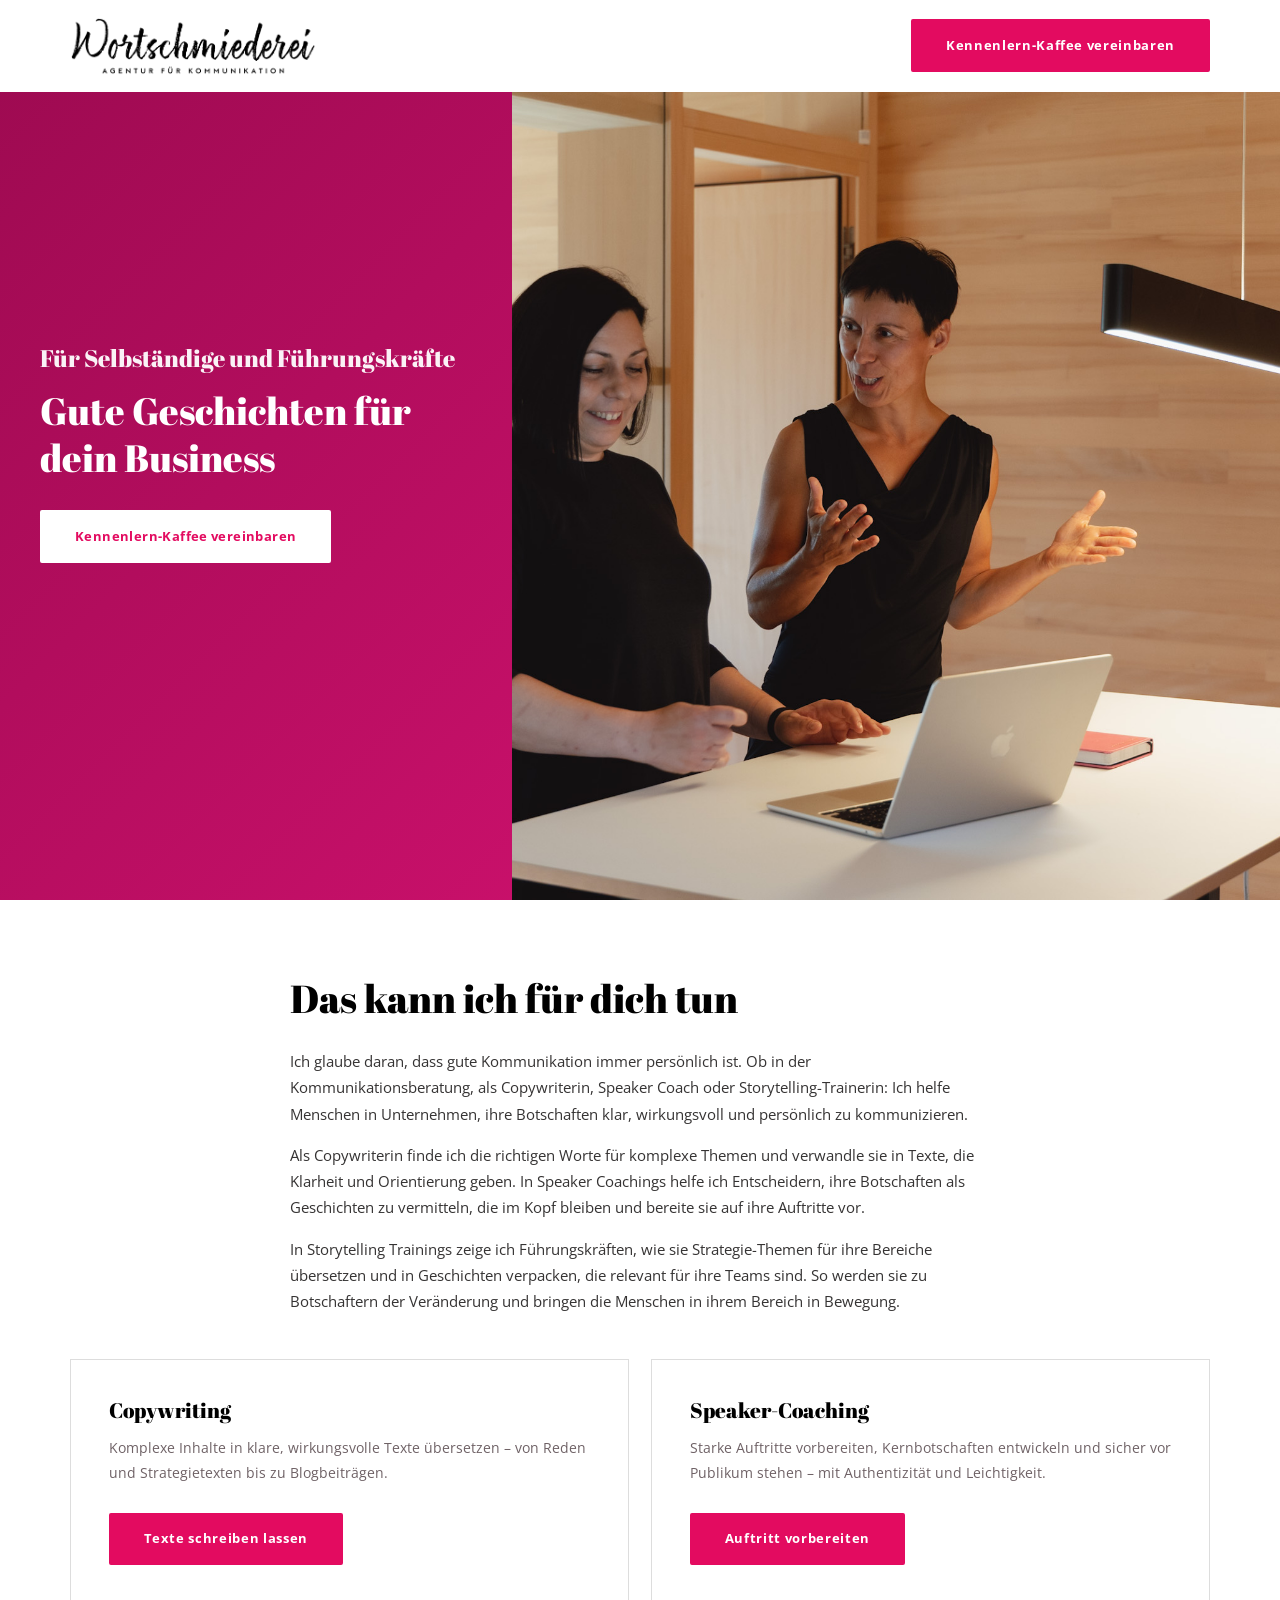
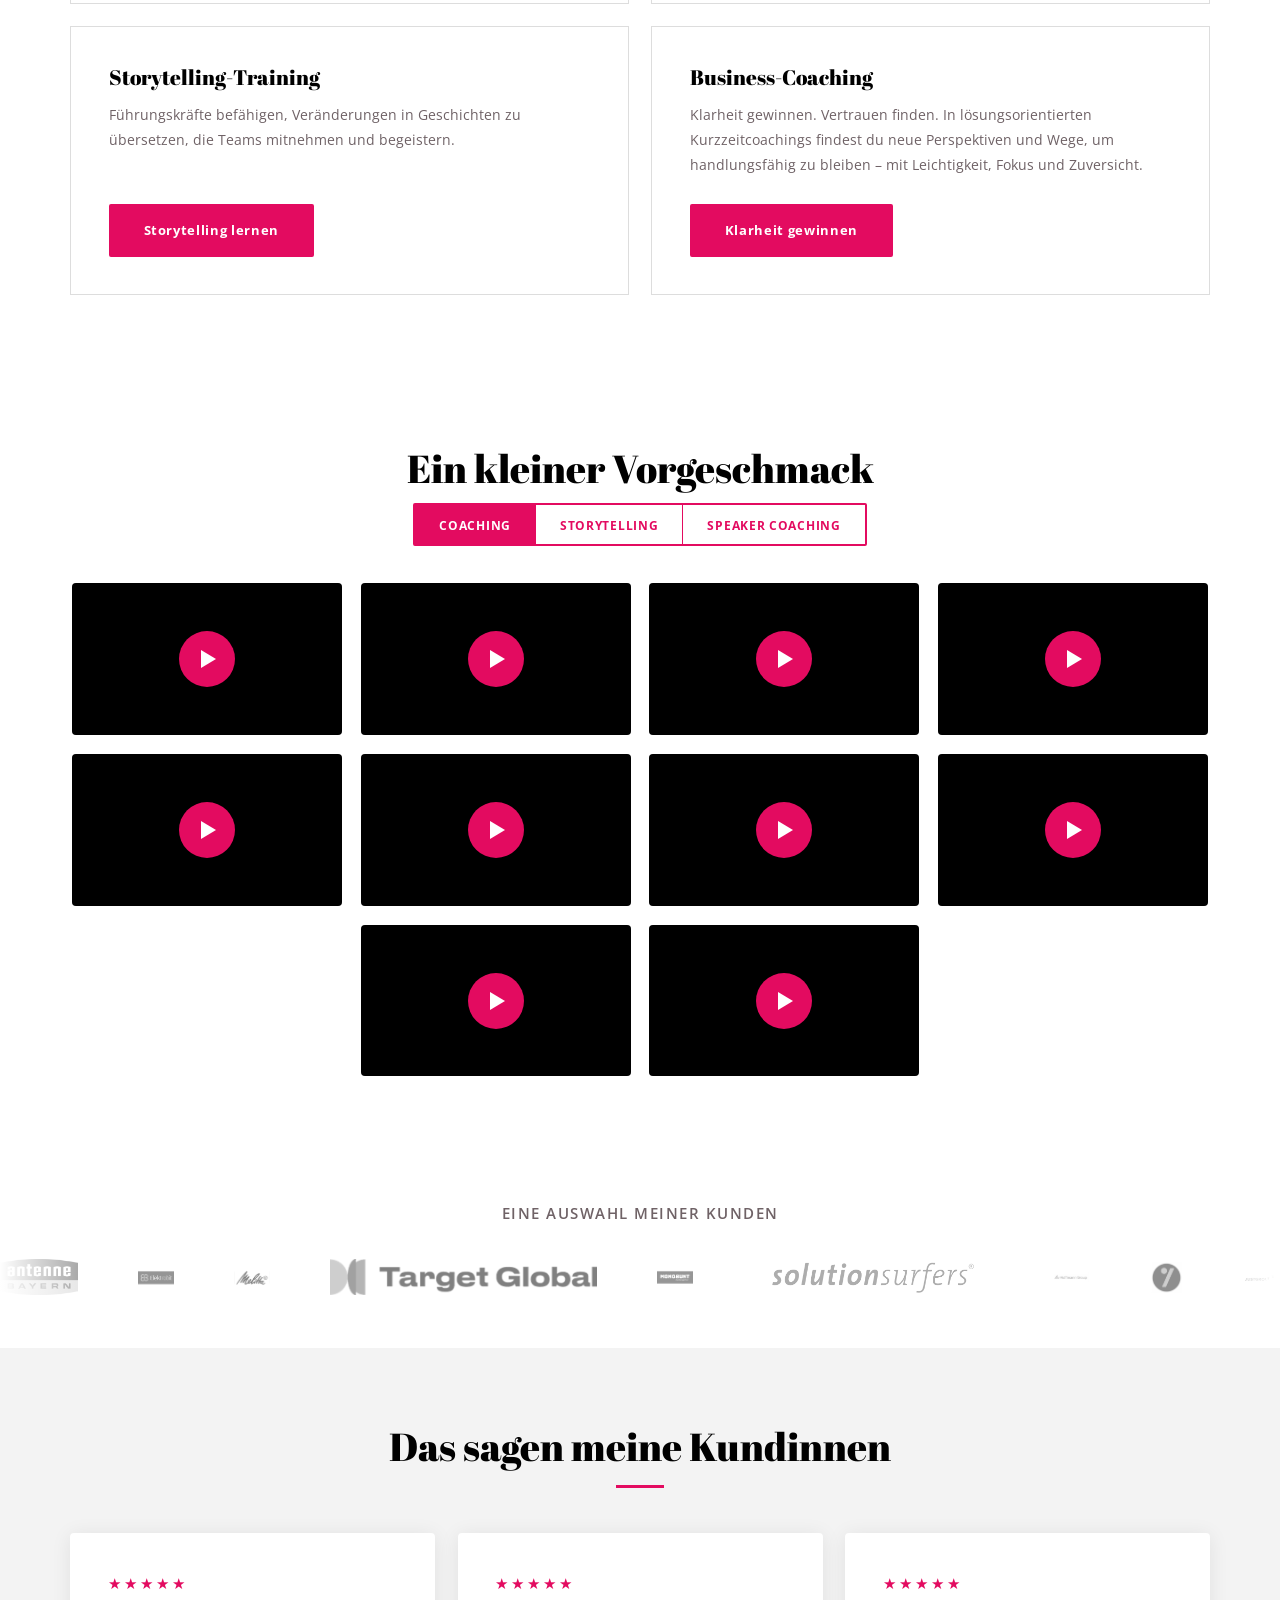
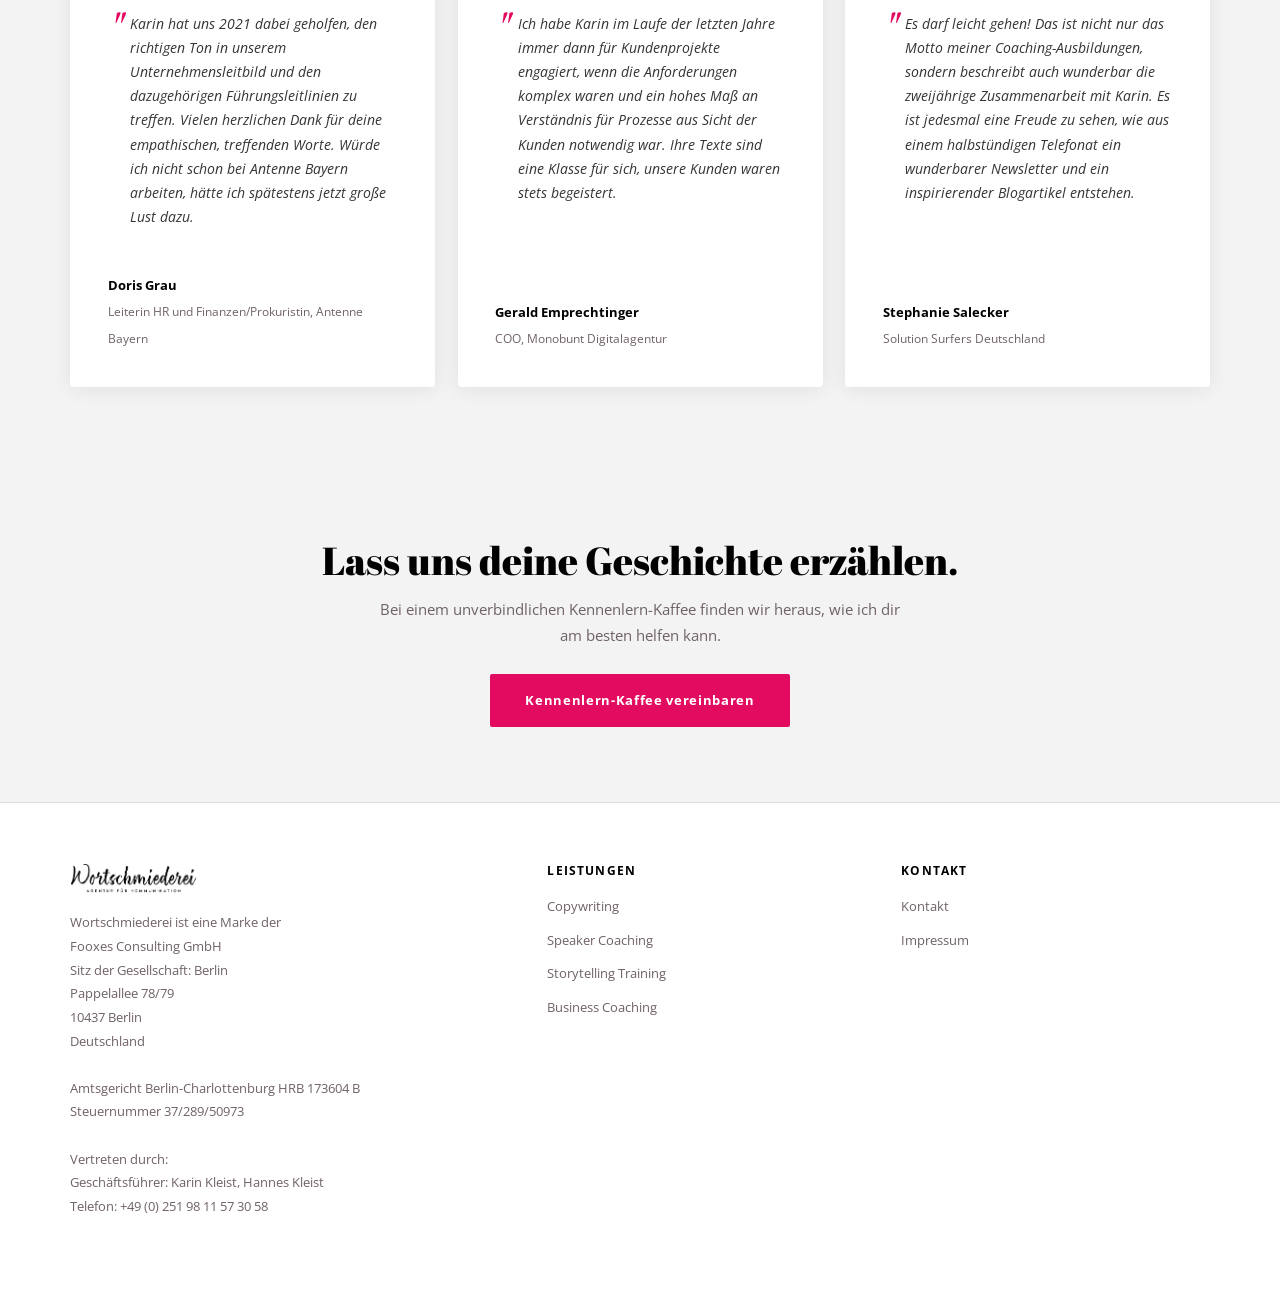
==== commit a262454f: "Implement Vibe Annotations review round Homepage: nav reduced to logo + CTA, hero eyebrow/headline c" ====
--- a/index.html
+++ b/index.html
@@ -19,18 +19,7 @@
         <img src="images/logos/wortschmiederei-logo-schwarz-hd.png" alt="Wortschmiederei" width="180" height="60">
       </a>
 
-      <button class="nav-toggle" aria-expanded="false" aria-controls="site-nav" aria-label="Menü öffnen">
-        <span></span><span></span><span></span>
-      </button>
-
       <nav class="site-nav" id="site-nav" role="navigation" aria-label="Hauptnavigation">
-        <ul class="nav-list">
-          <li><a href="copywriting-fuer-unternehmen-und-macher/">Copywriting</a></li>
-          <li><a href="speaker-coaching/">Speaker Coaching</a></li>
-          <li><a href="storytelling-trainings/">Storytelling</a></li>
-          <li><a href="coaching/">Coaching</a></li>
-          <li><a href="kontakt/">Kontakt</a></li>
-        </ul>
         <div class="nav-cta">
           <a href="kontakt/" class="btn btn-primary">Kennenlern-Kaffee vereinbaren</a>
         </div>
@@ -45,24 +34,17 @@
       <div class="hero-photo" role="img" aria-label="Karin Kleist – Wortschmiederei" style="background-image: url('images/photos/karin-kleist-fotoshooting-2025-5535.jpg');"></div>
       <div class="hero-content">
         <div class="hero-content-inner">
-          <p class="hero-eyebrow">Für Unternehmen, Selbständige und Macher</p>
+          <p class="hero-eyebrow">Für Selbständige und Führungskräfte</p>
           <h1>Gute Geschichten für<br>dein Business</h1>
           <a href="kontakt/" class="btn btn-light">Kennenlern-Kaffee vereinbaren</a>
         </div>
       </div>
     </section>
 
-    <!-- ============ LASS UNS SPRECHEN ============ -->
-    <section class="section text-center" style="padding: 3rem 0 0;">
-      <div class="container">
-        <a href="kontakt/" class="btn btn-primary">Lass uns sprechen</a>
-      </div>
-    </section>
-
     <!-- ============ SERVICES ============ -->
     <section class="section" style="background: var(--color-white);">
       <div class="container">
-        <h2 style="margin-bottom: 1.75rem;">Das kann ich für dich tun</h2>
+        <h2 class="services-heading">Das kann ich für dich tun</h2>
 
         <div class="services-intro">
           <p>Ich glaube daran, dass gute Kommunikation immer persönlich ist. Ob in der Kommunikationsberatung, als Copywriterin, Speaker Coach oder Storytelling-Trainerin: Ich helfe Menschen in Unternehmen, ihre Botschaften klar, wirkungsvoll und persönlich zu kommunizieren.</p>
@@ -72,24 +54,24 @@
 
         <div class="services-grid">
           <div class="service-card">
-            <h3>Copywriting für Unternehmen und Macher</h3>
+            <h3>Copywriting</h3>
             <p>Komplexe Inhalte in klare, wirkungsvolle Texte übersetzen – von Reden und Strategietexten bis zu Blogbeiträgen.</p>
-            <a href="copywriting-fuer-unternehmen-und-macher/" class="btn btn-primary">Mehr erfahren</a>
-          </div>
-          <div class="service-card">
-            <h3>Speaker-Coaching für Executives</h3>
+            <a href="copywriting-fuer-unternehmen-und-macher/" class="btn btn-primary">Texte schreiben lassen</a>
+          </div>
+          <div class="service-card">
+            <h3>Speaker-Coaching</h3>
             <p>Starke Auftritte vorbereiten, Kernbotschaften entwickeln und sicher vor Publikum stehen – mit Authentizität und Leichtigkeit.</p>
-            <a href="speaker-coaching/" class="btn btn-primary">Mehr erfahren</a>
-          </div>
-          <div class="service-card">
-            <h3>Storytelling-Training für Führungskräfte</h3>
+            <a href="speaker-coaching/" class="btn btn-primary">Auftritt vorbereiten</a>
+          </div>
+          <div class="service-card">
+            <h3>Storytelling-Training</h3>
             <p>Führungskräfte befähigen, Veränderungen in Geschichten zu übersetzen, die Teams mitnehmen und begeistern.</p>
-            <a href="storytelling-trainings/" class="btn btn-primary">Mehr erfahren</a>
+            <a href="storytelling-trainings/" class="btn btn-primary">Storytelling lernen</a>
           </div>
           <div class="service-card">
             <h3>Business-Coaching</h3>
             <p>Klarheit gewinnen. Vertrauen finden. In lösungsorientierten Kurzzeitcoachings findest du neue Perspektiven und Wege, um handlungsfähig zu bleiben – mit Leichtigkeit, Fokus und Zuversicht.</p>
-            <a href="coaching/" class="btn btn-primary">Mehr erfahren</a>
+            <a href="coaching/" class="btn btn-primary">Klarheit gewinnen</a>
           </div>
         </div>
       </div>
@@ -98,26 +80,14 @@
     <!-- ============ IMPULSES ============ -->
     <section class="section impulses">
       <div class="container">
-        <h2>Einfach mal machen!</h2>
-        <p class="subtext">Kleine Coaching-Übungen, die direkt wirken:</p>
+        <h2>Ein kleiner Vorgeschmack</h2>
         <div class="seg-control" role="tablist">
-          <button type="button" class="seg" role="tab" aria-selected="true" data-panel="panel-storytelling">Storytelling</button>
+          <button type="button" class="seg" role="tab" aria-selected="true" data-panel="panel-coaching">Coaching</button>
+          <button type="button" class="seg" role="tab" aria-selected="false" data-panel="panel-storytelling">Storytelling</button>
           <button type="button" class="seg" role="tab" aria-selected="false" data-panel="panel-speaker">Speaker Coaching</button>
-          <button type="button" class="seg" role="tab" aria-selected="false" data-panel="panel-coaching">Coaching</button>
-        </div>
-
-        <div class="video-grid" id="panel-storytelling" role="tabpanel">
-          <button class="video-thumb" data-video="zxx862WJ6g4" aria-label="Video abspielen"><span class="play" aria-hidden="true"></span></button>
-          <button class="video-thumb" data-video="rxhePX0Qe_k" aria-label="Video abspielen"><span class="play" aria-hidden="true"></span></button>
-        </div>
-
-        <div class="video-grid" id="panel-speaker" role="tabpanel" hidden>
-          <button class="video-thumb" data-video="vJ0dxZ1SB0k" aria-label="Video abspielen"><span class="play" aria-hidden="true"></span></button>
-          <button class="video-thumb" data-video="DigJMYyIf7Y" aria-label="Video abspielen"><span class="play" aria-hidden="true"></span></button>
-          <button class="video-thumb" data-video="i3_VkIvrlmE" aria-label="Video abspielen"><span class="play" aria-hidden="true"></span></button>
-        </div>
-
-        <div class="video-grid" id="panel-coaching" role="tabpanel" hidden>
+        </div>
+
+        <div class="video-grid" id="panel-coaching" role="tabpanel">
           <button class="video-thumb" data-video="CcPefmx03Yg" aria-label="Video abspielen"><span class="play" aria-hidden="true"></span></button>
           <button class="video-thumb" data-video="rnetxHmIP0k" aria-label="Video abspielen"><span class="play" aria-hidden="true"></span></button>
           <button class="video-thumb" data-video="zbGEH5TOkiM" aria-label="Video abspielen"><span class="play" aria-hidden="true"></span></button>
@@ -128,6 +98,17 @@
           <button class="video-thumb" data-video="4xS1fLV9jog" aria-label="Video abspielen"><span class="play" aria-hidden="true"></span></button>
           <button class="video-thumb" data-video="xoIrYyJFM1Q" aria-label="Video abspielen"><span class="play" aria-hidden="true"></span></button>
           <button class="video-thumb" data-video="sQzvlSWpSgU" aria-label="Video abspielen"><span class="play" aria-hidden="true"></span></button>
+        </div>
+
+        <div class="video-grid" id="panel-storytelling" role="tabpanel" hidden>
+          <button class="video-thumb" data-video="zxx862WJ6g4" aria-label="Video abspielen"><span class="play" aria-hidden="true"></span></button>
+          <button class="video-thumb" data-video="rxhePX0Qe_k" aria-label="Video abspielen"><span class="play" aria-hidden="true"></span></button>
+        </div>
+
+        <div class="video-grid" id="panel-speaker" role="tabpanel" hidden>
+          <button class="video-thumb" data-video="vJ0dxZ1SB0k" aria-label="Video abspielen"><span class="play" aria-hidden="true"></span></button>
+          <button class="video-thumb" data-video="DigJMYyIf7Y" aria-label="Video abspielen"><span class="play" aria-hidden="true"></span></button>
+          <button class="video-thumb" data-video="i3_VkIvrlmE" aria-label="Video abspielen"><span class="play" aria-hidden="true"></span></button>
         </div>
       </div>
     </section>
@@ -164,7 +145,7 @@
     <section class="section testimonials">
       <div class="container">
         <div class="testimonials-header">
-          <h2>Das sagen meine Kund:innen</h2>
+          <h2>Das sagen meine Kundinnen</h2>
         </div>
 
         <div class="testimonials-grid">
@@ -259,20 +240,11 @@
           <ul class="footer-nav-list">
             <li><a href="kontakt/">Kontakt</a></li>
             <li><a href="impressum/">Impressum</a></li>
-            <li><a href="mailto:karin.kleist@wortschmiederei.com">E-Mail schreiben</a></li>
           </ul>
         </div>
       </div>
-
-      <div class="footer-bottom">
-        <p>&copy; 2025 Fooxes Consulting GmbH</p>
-        <div style="display: flex; gap: 1.5rem;">
-          <a href="impressum/">Impressum</a>
-          <a href="kontakt/">Kontakt</a>
-        </div>
-      </div>
-    </div>
-  </footer>
+      </div>
+</footer>
 
   <script src="js/main.js"></script>
 </body>
--- a/css/style.css
+++ b/css/style.css
@@ -319,7 +319,7 @@
 
 .nav-list a {
   display: block;
-  padding: 0.5rem 0.875rem;
+  padding: 0.75rem 0.875rem;
   font-size: 0.875rem;
   font-weight: 600;
   color: var(--color-dark);
@@ -336,9 +336,9 @@
   margin-left: 1rem;
 }
 
-/* Header CTA in ALL CAPS (Karin's request) */
+/* Header CTA — normal sentence case (per annotation) */
 .nav-cta .btn {
-  text-transform: uppercase;
+  text-transform: none;
 }
 
 /* Mobile menu toggle */
@@ -419,6 +419,13 @@
   line-height: 1.18;
 }
 
+/* Homepage headline is longer ("Gute Geschichten für / dein Business");
+   slightly smaller so the first line doesn't wrap in the hero panel. */
+.hero:not(.hero--sub) h1 {
+  font-size: clamp(2rem, 3vw, 2.8rem);
+  line-height: 1.22;
+}
+
 .hero p {
   color: rgba(255,255,255,0.95);
   font-size: 1.05rem;
@@ -426,11 +433,11 @@
   margin-bottom: 2rem;
 }
 
-/* Hero buttons are uppercase to match the live site */
+/* Hero buttons — normal sentence case (per annotation) */
 .hero .btn {
-  text-transform: uppercase;
-  letter-spacing: 0.07em;
-  font-size: 0.78rem;
+  text-transform: none;
+  letter-spacing: 0.03em;
+  font-size: 0.875rem;
   display: inline-flex;
   align-items: center;
   gap: 0.5rem;
@@ -450,12 +457,13 @@
   z-index: 5;
 }
 
-/* Eyebrow line above subpage hero titles */
-.hero-eyebrow {
+/* Eyebrow line above subpage hero titles.
+   Scoped with .hero to override the generic `.hero p { margin-bottom: 2rem }`. */
+.hero .hero-eyebrow {
   color: var(--color-white);
   font-family: var(--font-display);
   font-size: clamp(1.2rem, 2vw, 1.6rem);
-  margin-bottom: 0.75rem;
+  margin-bottom: 0.5rem;
   opacity: 0.95;
 }
 
@@ -556,9 +564,16 @@
 /* ----------------------------------------
    Services Section
    ---------------------------------------- */
+/* Heading + intro share one 700px column, centered as a block
+   (text stays left-aligned). */
+.services-heading {
+  max-width: 700px;
+  margin: 0 auto 1.75rem;
+}
+
 .services-intro {
-  max-width: 760px;
-  margin-bottom: 3rem;
+  max-width: 700px;
+  margin: 0 auto 3rem;
 }
 
 .services-grid {
@@ -653,9 +668,15 @@
   background: var(--color-light-bg);
 }
 
+/* Full-bleed: the photo spans the free width, the text column keeps its size. */
+.about > .container {
+  max-width: 100%;
+  padding: 0;
+}
+
 .about-inner {
   display: grid;
-  grid-template-columns: 1fr 1fr;
+  grid-template-columns: 1fr minmax(400px, 570px);
   gap: 0;
   align-items: stretch;
 }
@@ -770,10 +791,13 @@
   background: rgba(252, 19, 112, 0.08);
 }
 
-/* YouTube video gallery in "Einfach mal machen" */
+/* YouTube video gallery in "Einfach mal machen".
+   Flex + justify-center so panels with fewer than 4 videos sit centered
+   instead of clinging to the left edge. */
 .video-grid {
-  display: grid;
-  grid-template-columns: repeat(auto-fill, minmax(240px, 1fr));
+  display: flex;
+  flex-wrap: wrap;
+  justify-content: center;
   gap: 1.25rem;
   margin-top: 2.5rem;
   text-align: left;
@@ -785,6 +809,8 @@
 
 .video-thumb {
   position: relative;
+  flex: 0 1 calc(25% - 1rem);
+  min-width: 240px;
   aspect-ratio: 16 / 9;
   border: 0;
   padding: 0;
@@ -961,6 +987,8 @@
   border-radius: var(--radius);
   box-shadow: var(--shadow);
   position: relative;
+  display: flex;
+  flex-direction: column;
 }
 
 .star-rating {
@@ -1000,6 +1028,8 @@
   display: flex;
   align-items: center;
   gap: 1rem;
+  margin-top: auto;
+  padding-top: 1.5rem;
 }
 
 .testimonial-author img {
@@ -1019,68 +1049,6 @@
 .author-info span {
   font-size: 0.8rem;
   color: var(--color-muted);
-}
-
-/* ----------------------------------------
-   Newsletter Section
-   ---------------------------------------- */
-.newsletter {
-  background: var(--color-primary);
-  padding: 4rem 0;
-  text-align: center;
-}
-
-.newsletter h2 {
-  color: var(--color-white);
-  max-width: 680px;
-  margin: 0 auto 2rem;
-  font-size: clamp(1.5rem, 3vw, 2.2rem);
-}
-
-.newsletter-form {
-  display: flex;
-  gap: 0.75rem;
-  max-width: 480px;
-  margin: 0 auto;
-}
-
-.newsletter-form input[type="email"] {
-  flex: 1;
-  padding: 0.85rem 1.25rem;
-  border: 2px solid rgba(255,255,255,0.4);
-  border-radius: 2px;
-  background: rgba(255,255,255,0.15);
-  color: var(--color-white);
-  font-family: var(--font-body);
-  font-size: 0.9rem;
-  outline: none;
-  transition: border-color var(--transition);
-}
-
-.newsletter-form input[type="email"]::placeholder {
-  color: rgba(255,255,255,0.6);
-}
-
-.newsletter-form input[type="email"]:focus {
-  border-color: var(--color-white);
-}
-
-.newsletter-form button {
-  padding: 0.85rem 1.75rem;
-  background: var(--color-white);
-  color: var(--color-primary);
-  border: none;
-  font-family: var(--font-body);
-  font-size: 0.875rem;
-  font-weight: 700;
-  cursor: pointer;
-  transition: all var(--transition);
-  border-radius: 2px;
-}
-
-.newsletter-form button:hover {
-  background: var(--color-black);
-  color: var(--color-white);
 }
 
 /* ----------------------------------------
@@ -1307,19 +1275,15 @@
 .workshop-cards {
   display: grid;
   grid-template-columns: repeat(2, 1fr);
-  gap: 2px;
-  background: var(--color-border);
-  border: 2px solid var(--color-border);
+  gap: 1.5rem;
   margin: 2.5rem 0;
 }
 
 .workshop-card {
   background: var(--color-white);
   padding: 2.5rem;
-}
-
-.workshop-card:hover {
-  background: var(--color-light-bg);
+  border-radius: var(--radius);
+  box-shadow: var(--shadow);
 }
 
 .workshop-tag {
@@ -1346,67 +1310,6 @@
   display: flex;
   align-items: center;
   gap: 0.35rem;
-}
-
-/* ----------------------------------------
-   Contact Form
-   ---------------------------------------- */
-.contact-section {
-  padding: 5rem 0;
-}
-
-.contact-grid {
-  display: grid;
-  grid-template-columns: 1fr 1fr;
-  gap: 5rem;
-  align-items: start;
-}
-
-.contact-form {
-  display: flex;
-  flex-direction: column;
-  gap: 1.25rem;
-}
-
-.form-group {
-  display: flex;
-  flex-direction: column;
-  gap: 0.4rem;
-}
-
-.form-group label {
-  font-size: 0.875rem;
-  font-weight: 600;
-  color: var(--color-dark);
-}
-
-.form-group input,
-.form-group textarea,
-.form-group select {
-  padding: 0.85rem 1rem;
-  border: 2px solid var(--color-border);
-  border-radius: 2px;
-  font-family: var(--font-body);
-  font-size: 0.9rem;
-  color: var(--color-dark);
-  background: var(--color-white);
-  outline: none;
-  transition: border-color var(--transition);
-}
-
-.form-group input:focus,
-.form-group textarea:focus,
-.form-group select:focus {
-  border-color: var(--color-primary);
-}
-
-.form-group textarea {
-  resize: vertical;
-  min-height: 140px;
-}
-
-.form-required {
-  color: var(--color-primary);
 }
 
 /* ----------------------------------------
@@ -1467,9 +1370,21 @@
   font-size: 1.4rem;
 }
 
+/* Coaching's 3-step block uses black step headings (per annotation) */
+.coach-steps:not(.coach-steps--6) .coach-step h3 {
+  color: var(--color-black);
+}
+
 .coach-step p {
   color: var(--color-muted);
   font-size: 0.92rem;
+}
+
+/* Speaker's 6-step grid uses the testimonial card look (white + shadow) */
+.coach-steps--6 .coach-step {
+  background: var(--color-white);
+  border-radius: var(--radius);
+  box-shadow: var(--shadow);
 }
 
 /* Coaching: "Das bekommst du" — heading left, checklist right */
@@ -1490,8 +1405,9 @@
   display: flex;
   gap: 0.85rem;
   align-items: center;
-  background: var(--color-white);
-  border: 1px solid var(--color-border);
+  background: var(--color-light-bg);
+  border-radius: var(--radius);
+  box-shadow: var(--shadow);
   padding: 1rem 1.25rem;
   font-size: 0.95rem;
   color: var(--color-dark);
@@ -1510,7 +1426,9 @@
 .contact-simple {
   min-height: 60vh;
   display: flex;
-  align-items: flex-end;
+  align-items: center;
+  justify-content: center;
+  text-align: center;
   padding: 4rem 0;
 }
 
@@ -1643,11 +1561,6 @@
     gap: 2.5rem;
   }
 
-  .contact-grid {
-    grid-template-columns: 1fr;
-    gap: 3rem;
-  }
-
   .offer-cards {
     grid-template-columns: 1fr;
   }
@@ -1674,55 +1587,37 @@
     padding: 3.5rem 0;
   }
 
-  /* Nav mobile */
-  .nav-toggle {
-    display: flex;
+  /* Nav mobile — menu removed; only the CTA button remains, inline in the header */
+  .header-inner {
+    padding: 0 1rem;
+    gap: 0.75rem;
+  }
+
+  .site-logo img {
+    height: 34px;
   }
 
   .site-nav {
-    position: fixed;
-    top: var(--nav-height);
-    left: 0;
-    right: 0;
-    bottom: 0;
-    background: var(--color-white);
-    flex-direction: column;
-    justify-content: center;
-    align-items: center;
-    gap: 0;
-    transform: translateX(100%);
-    transition: transform 0.35s cubic-bezier(0.4, 0, 0.2, 1);
-    border-top: 1px solid var(--color-border);
-  }
-
-  .site-nav.open {
-    transform: translateX(0);
-  }
-
-  .nav-list {
-    flex-direction: column;
-    width: 100%;
-    padding: 2rem;
-    gap: 0;
-  }
-
-  .nav-list a {
-    padding: 1rem 1.5rem;
-    font-size: 1.1rem;
-    border-bottom: 1px solid var(--color-light-bg);
-    width: 100%;
-    text-align: center;
+    position: static;
+    transform: none;
+    background: none;
+    border-top: 0;
+    flex-direction: row;
   }
 
   .nav-cta {
-    margin: 2rem 0 0;
-    width: calc(100% - 4rem);
-    margin-left: 2rem;
-    margin-right: 2rem;
+    margin: 0;
+    width: auto;
   }
 
   .nav-cta .btn {
-    width: 100%;
+    width: auto;
+    max-width: 42vw;
+    font-size: 0.7rem;
+    line-height: 1.25;
+    letter-spacing: 0.02em;
+    padding: 0.5rem 0.9rem;
+    white-space: normal;
     text-align: center;
   }
 
@@ -1783,15 +1678,6 @@
   .footer-bottom {
     flex-direction: column;
     text-align: center;
-  }
-
-  .newsletter-form {
-    flex-direction: column;
-  }
-
-  .newsletter-form input[type="email"],
-  .newsletter-form button {
-    width: 100%;
   }
 
   .about-image::before {
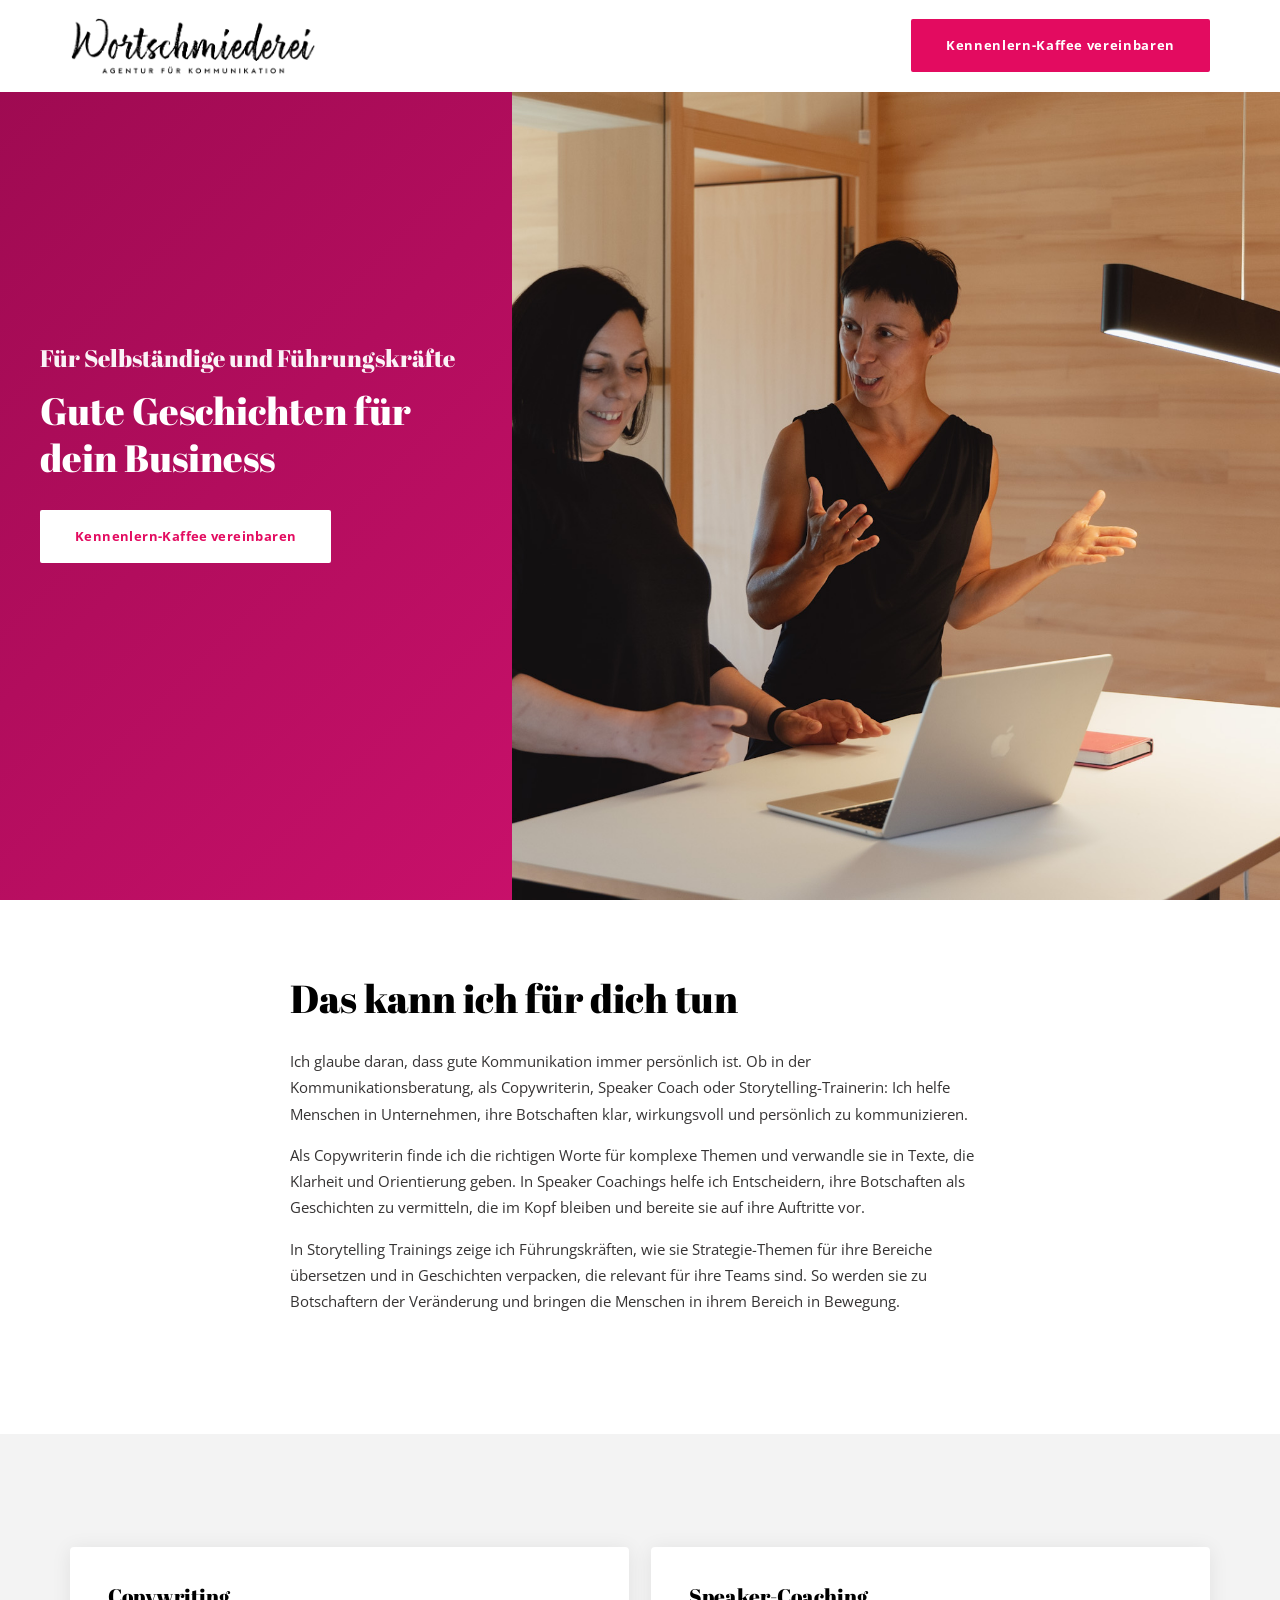
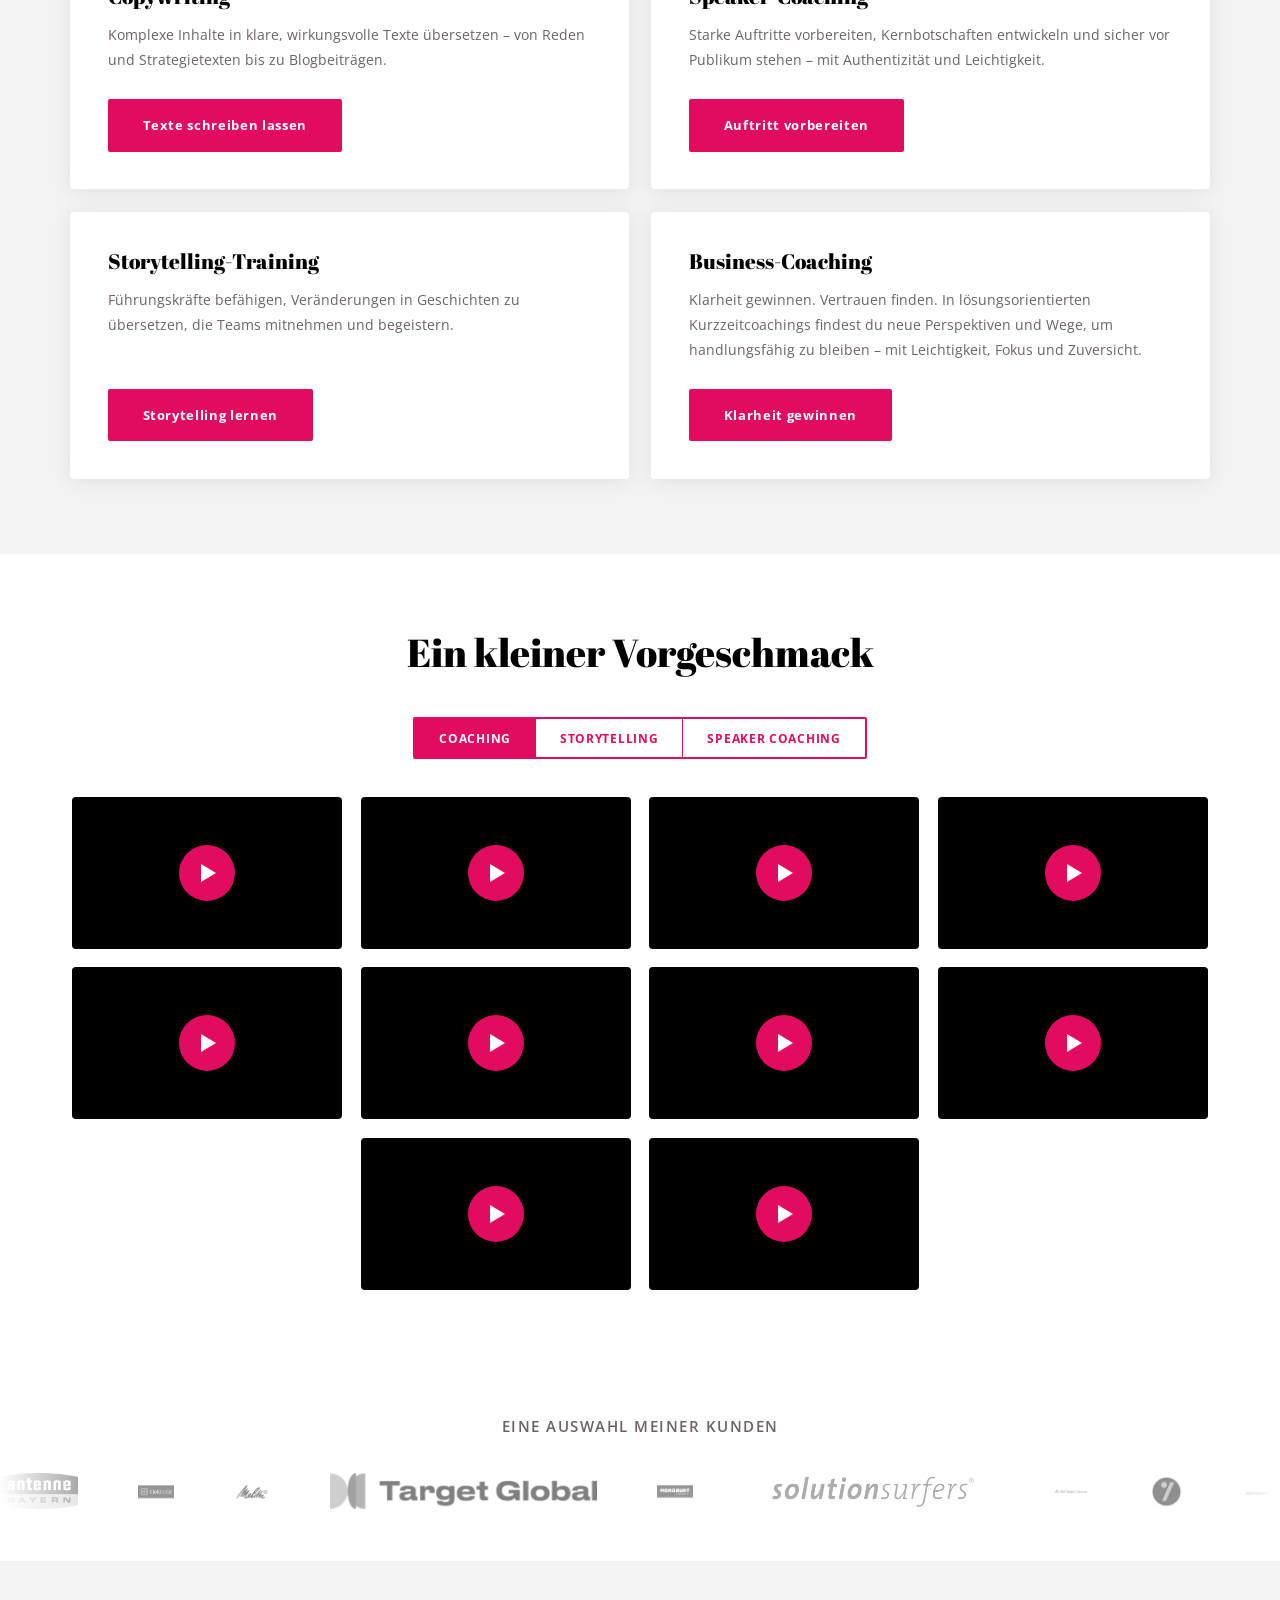
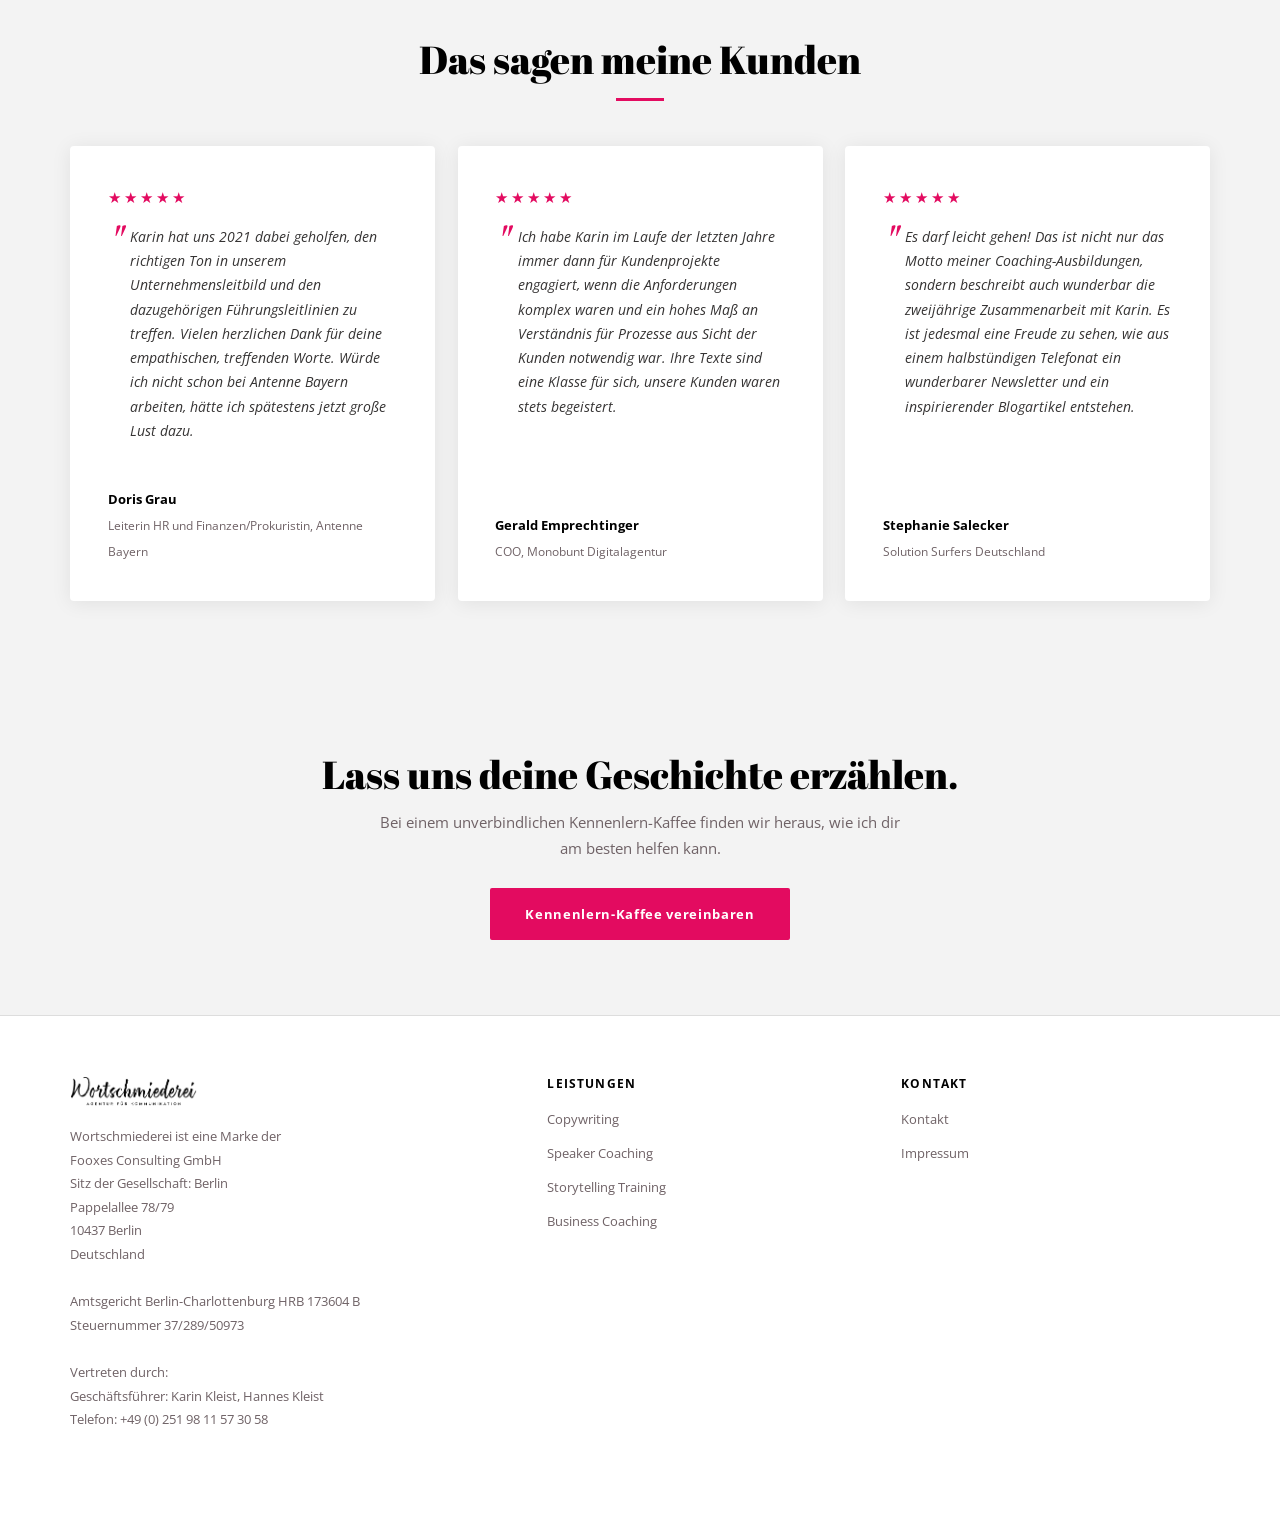
==== commit 4e6e4cd0: "Vibe round 3: card styling refinements + copy - Homepage: services grid as own light-grey section wi" ====
--- a/index.html
+++ b/index.html
@@ -51,7 +51,12 @@
           <p>Als Copywriterin finde ich die richtigen Worte für komplexe Themen und verwandle sie in Texte, die Klarheit und Orientierung geben. In Speaker Coachings helfe ich Entscheidern, ihre Botschaften als Geschichten zu vermitteln, die im Kopf bleiben und bereite sie auf ihre Auftritte vor.</p>
           <p>In Storytelling Trainings zeige ich Führungskräften, wie sie Strategie-Themen für ihre Bereiche übersetzen und in Geschichten verpacken, die relevant für ihre Teams sind. So werden sie zu Botschaftern der Veränderung und bringen die Menschen in ihrem Bereich in Bewegung.</p>
         </div>
-
+      </div>
+    </section>
+
+    <!-- ============ SERVICES GRID (eigene Sektion, hellgrau) ============ -->
+    <section class="section section--light">
+      <div class="container">
         <div class="services-grid">
           <div class="service-card">
             <h3>Copywriting</h3>
@@ -80,7 +85,7 @@
     <!-- ============ IMPULSES ============ -->
     <section class="section impulses">
       <div class="container">
-        <h2>Ein kleiner Vorgeschmack</h2>
+        <h2 style="padding-bottom: 30px;">Ein kleiner Vorgeschmack</h2>
         <div class="seg-control" role="tablist">
           <button type="button" class="seg" role="tab" aria-selected="true" data-panel="panel-coaching">Coaching</button>
           <button type="button" class="seg" role="tab" aria-selected="false" data-panel="panel-storytelling">Storytelling</button>
@@ -145,7 +150,7 @@
     <section class="section testimonials">
       <div class="container">
         <div class="testimonials-header">
-          <h2>Das sagen meine Kundinnen</h2>
+          <h2>Das sagen meine Kunden</h2>
         </div>
 
         <div class="testimonials-grid">
--- a/css/style.css
+++ b/css/style.css
@@ -586,7 +586,8 @@
 .service-card {
   background: var(--color-white);
   padding: 2.5rem;
-  border: 1px solid var(--color-border);
+  border-radius: var(--radius);
+  box-shadow: var(--shadow);
   transition: box-shadow var(--transition), transform var(--transition);
   position: relative;
   display: flex;
@@ -633,8 +634,14 @@
 .process-step {
   text-align: center;
   padding: 2.5rem 2rem 3rem;
-  border: 1px solid var(--color-border);
   background: var(--color-white);
+  border-radius: var(--radius);
+  box-shadow: var(--shadow);
+}
+
+/* Copywriting process block on the light-grey surface (per annotation) */
+.process--light {
+  background: var(--color-light-bg);
 }
 
 .step-number {
@@ -1405,9 +1412,9 @@
   display: flex;
   gap: 0.85rem;
   align-items: center;
-  background: var(--color-light-bg);
+  background: var(--color-white);
+  border: 1px solid var(--color-border);
   border-radius: var(--radius);
-  box-shadow: var(--shadow);
   padding: 1rem 1.25rem;
   font-size: 0.95rem;
   color: var(--color-dark);
